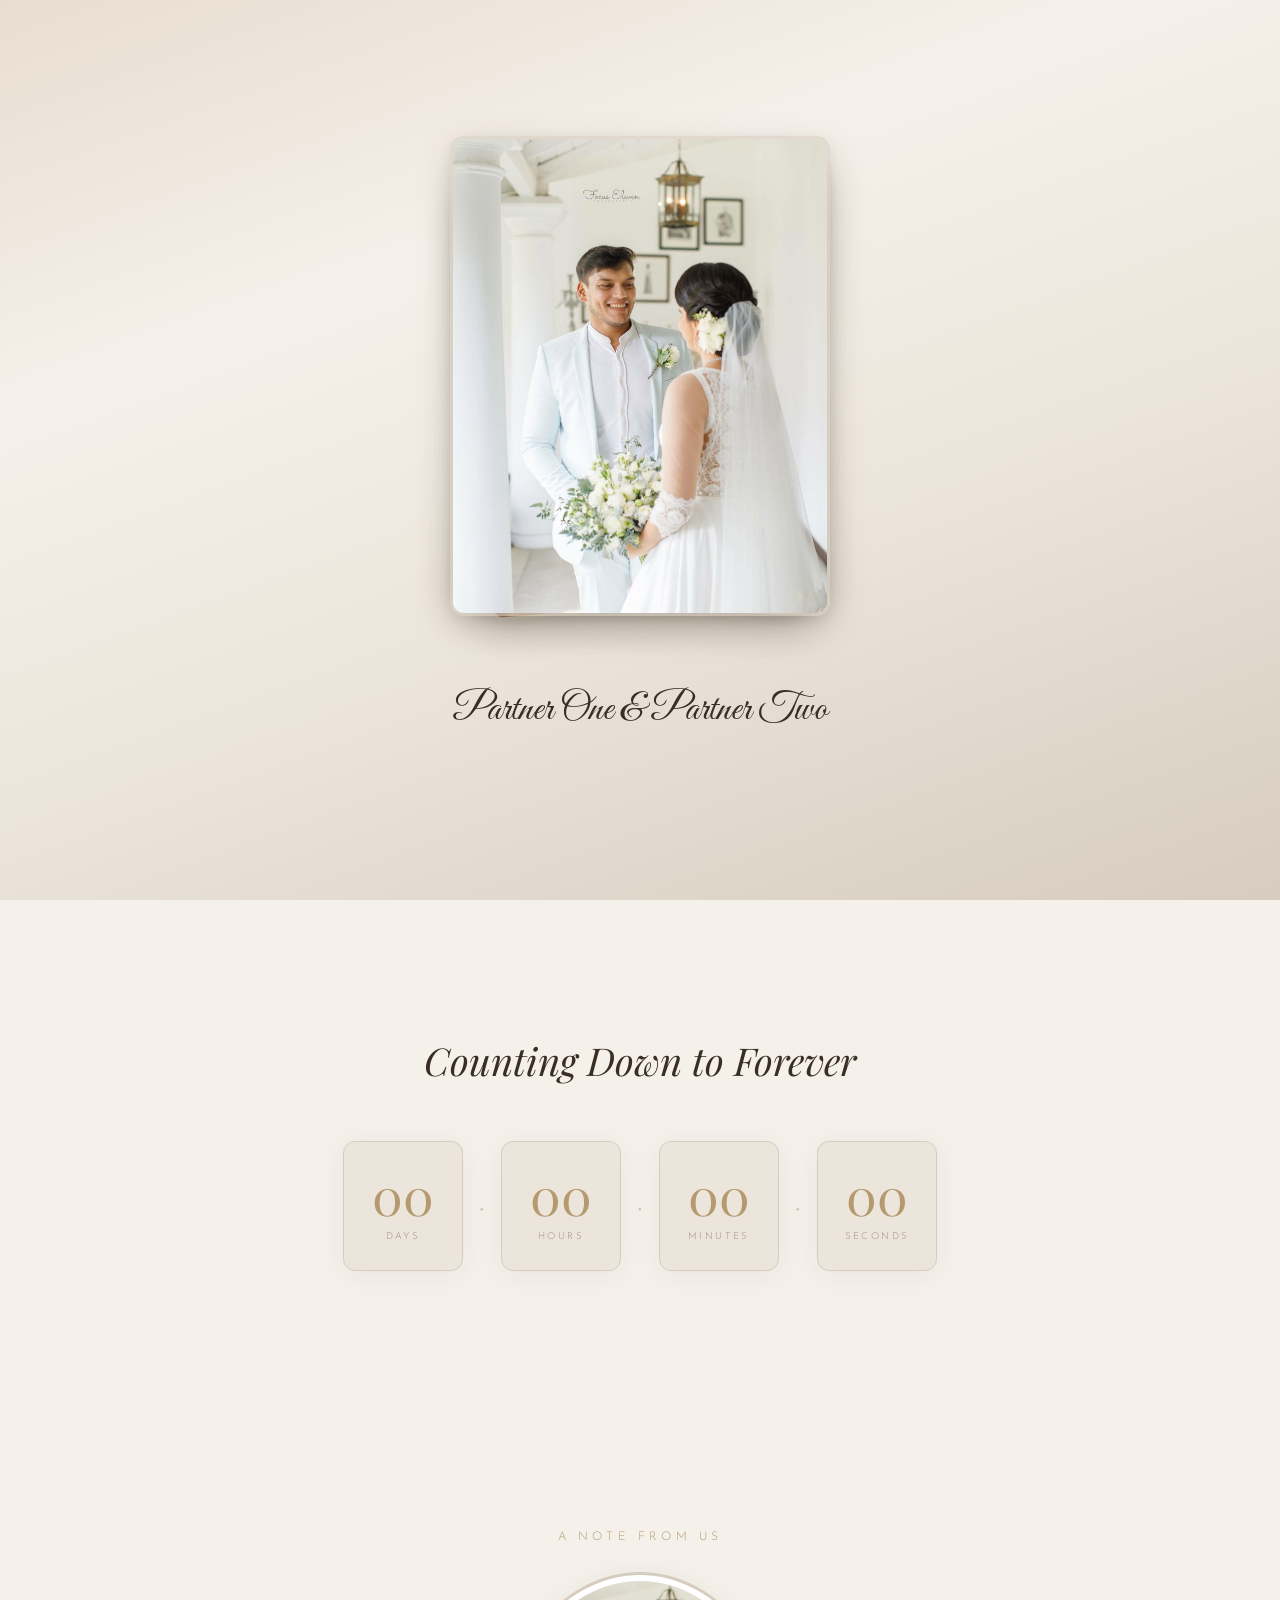
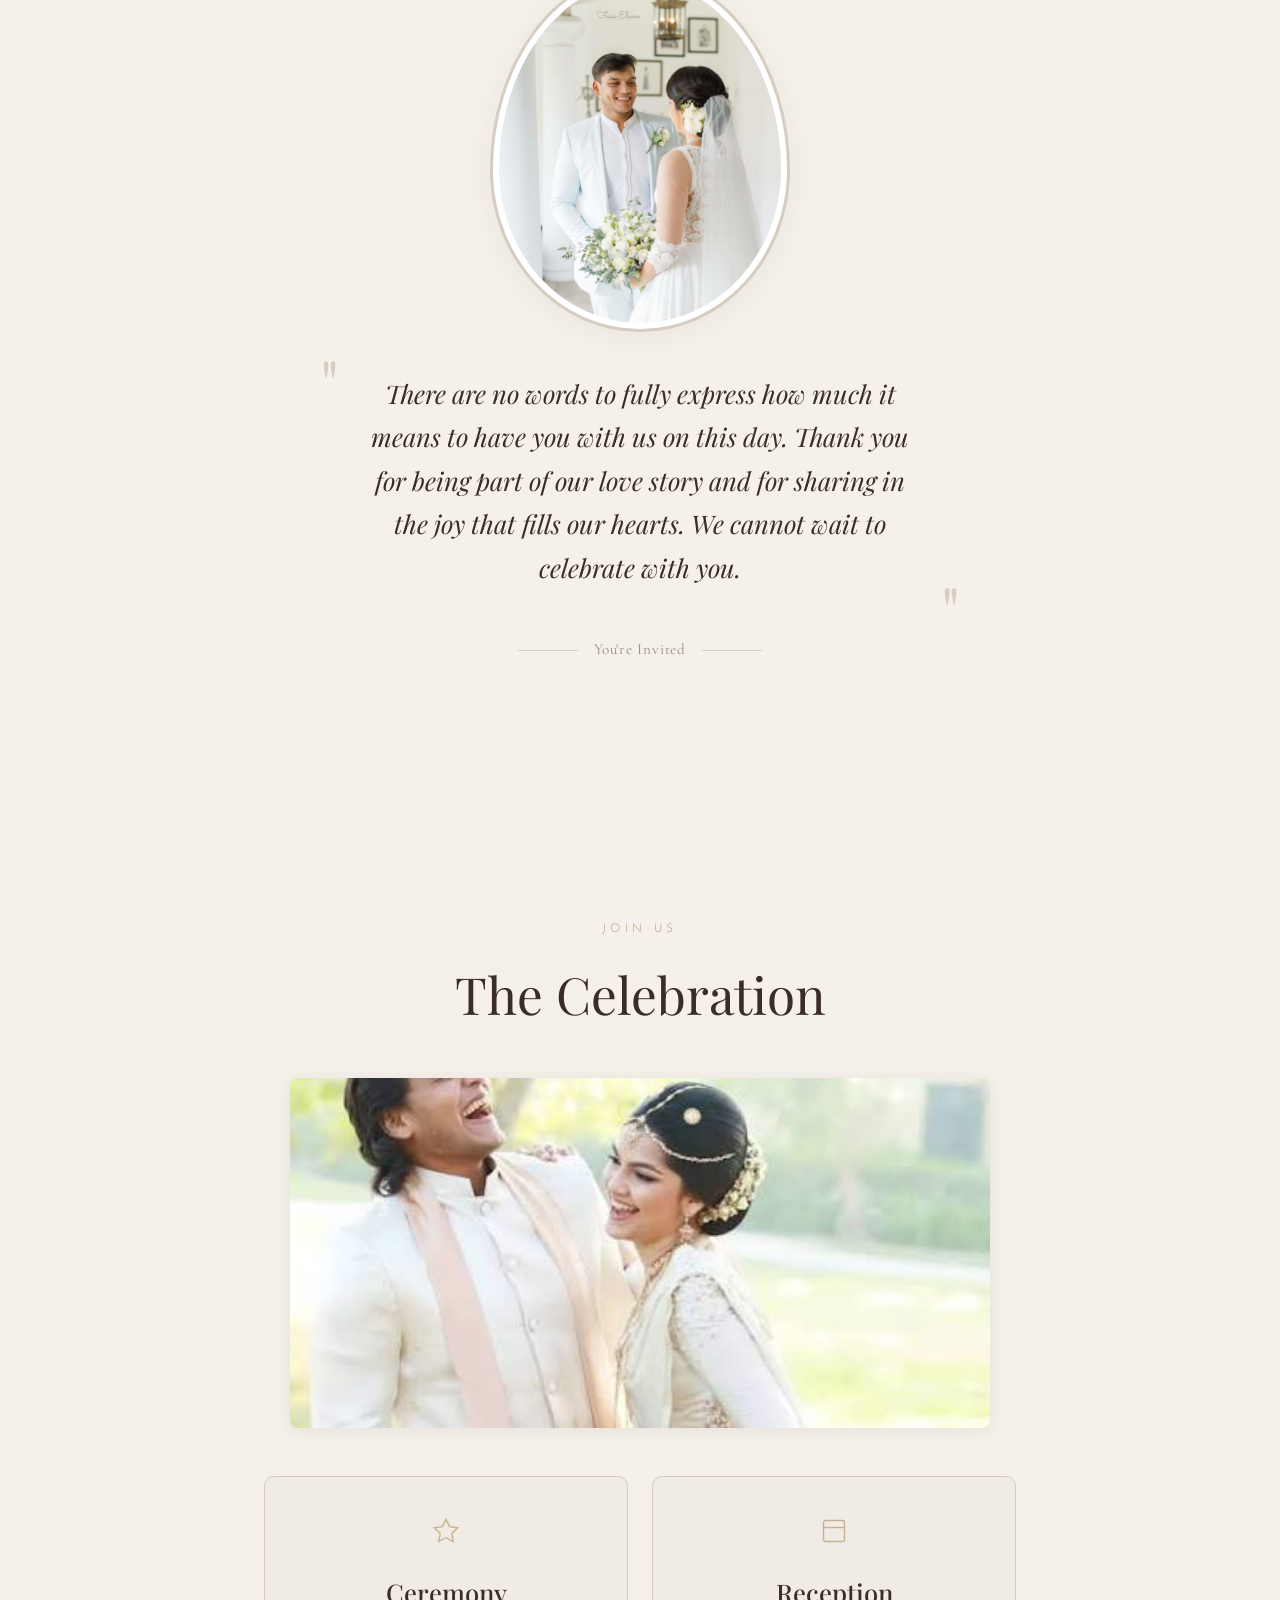
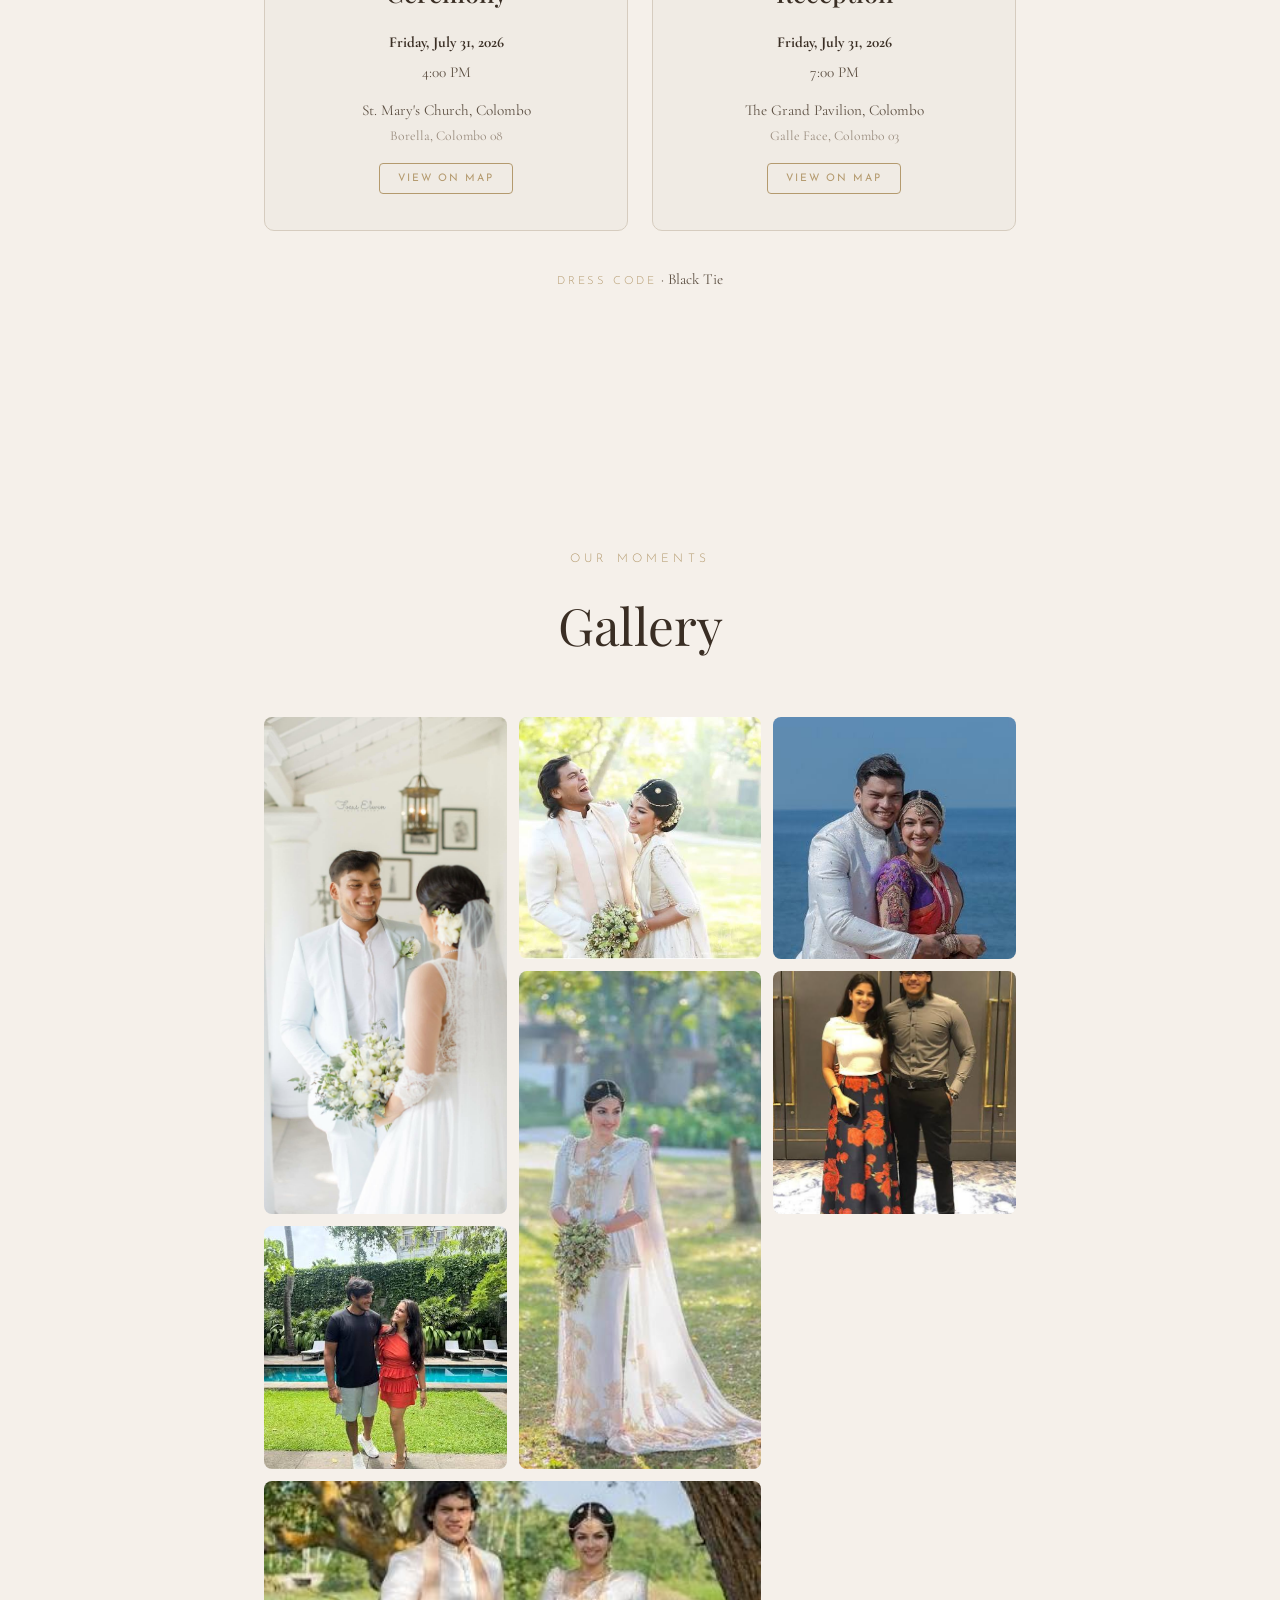
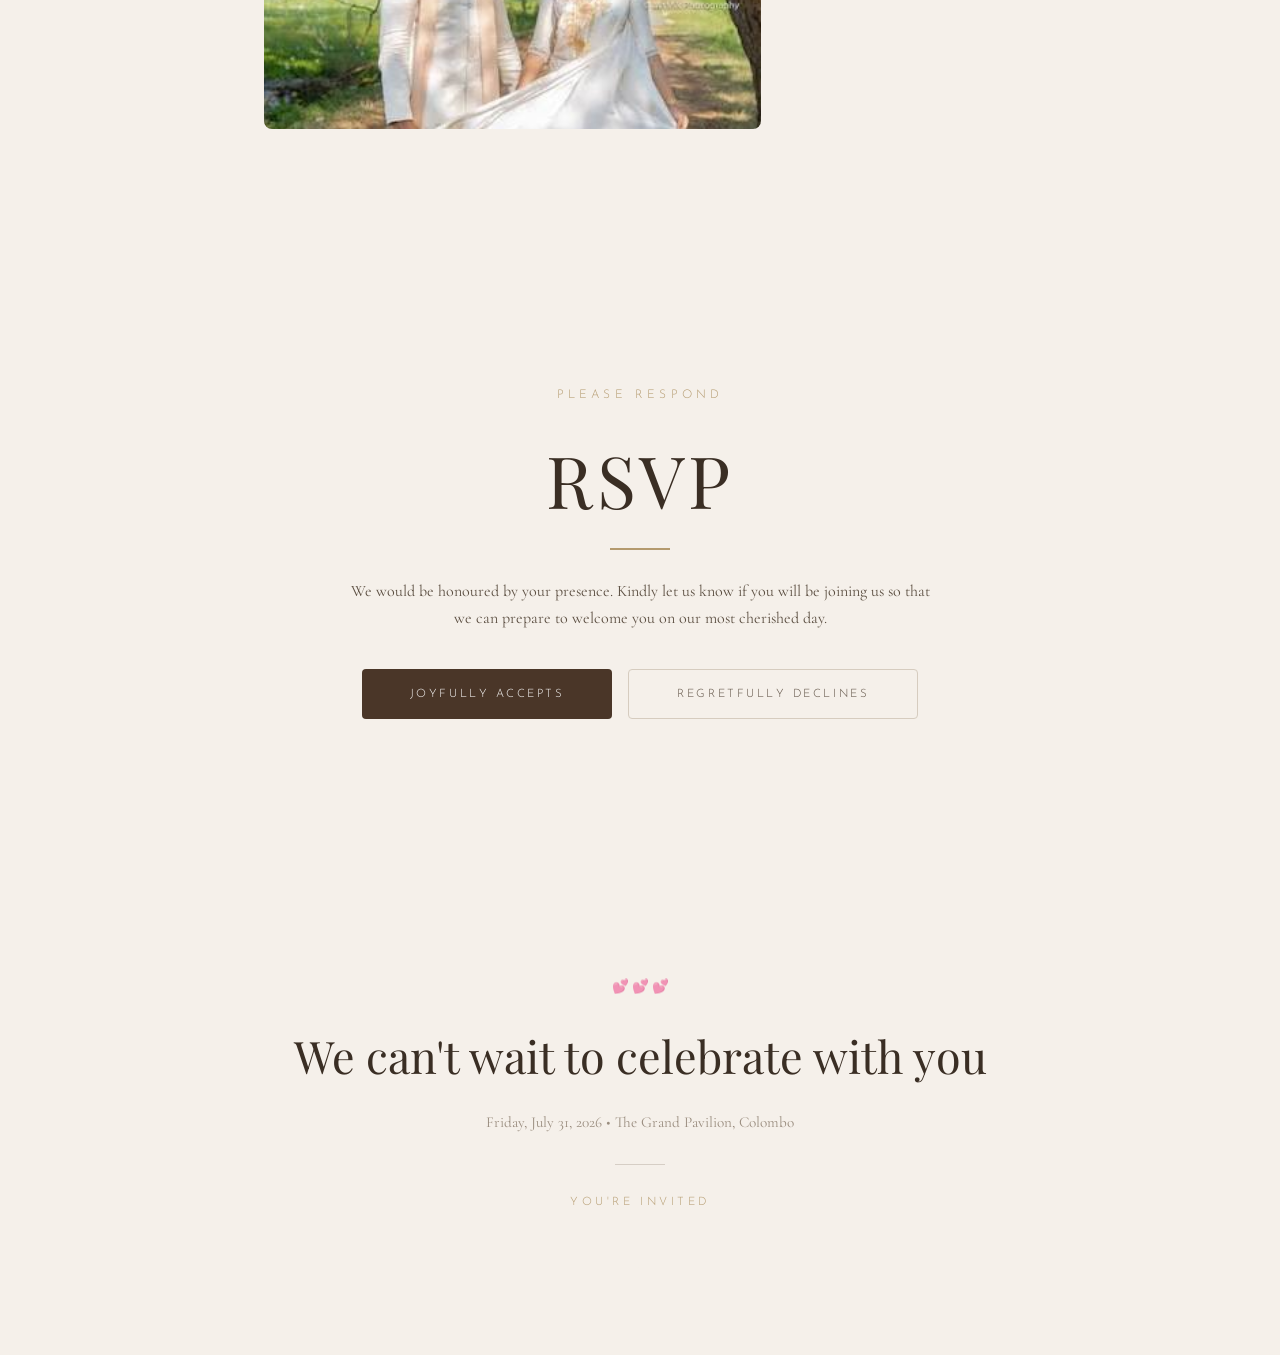
==== index.html @ 4bf05285 "Initial commit" ====
<!DOCTYPE html>
<html lang="en">
<head>
    <meta charset="UTF-8">
    <meta name="viewport" content="width=device-width, initial-scale=1.0, viewport-fit=cover">
    <title>You're Invited — Partner One & Partner Two</title>
    <meta name="description" content="Join us for the wedding celebration of Partner One & Partner Two on Friday, July 31, 2026.">
    <link rel="preconnect" href="https://fonts.googleapis.com">
    <link rel="preconnect" href="https://fonts.gstatic.com" crossorigin>
    <link href="https://fonts.googleapis.com/css2?family=Cormorant+Garamond:ital,wght@0,300;0,400;0,500;0,600;0,700;1,400;1,500&family=Great+Vibes&family=Playfair+Display:ital,wght@0,400;0,500;0,600;0,700;1,400&family=Josefin+Sans:wght@300;400&display=swap" rel="stylesheet">
    <link rel="stylesheet" href="style.css">
</head>
<body>

    <!-- ==================== INTRO SLIDESHOW OVERLAY ==================== -->
    <div class="intro-overlay" id="intro-overlay">
        <div class="intro-stack" id="intro-stack">
            <div class="intro-card intro-card-1">
                <img src="images/images-8.jpeg" alt="Our moment together">
            </div>
            <div class="intro-card intro-card-2">
                <img src="images/images-3.jpeg" alt="Our moment together">
            </div>
            <div class="intro-card intro-card-3">
                <img src="images/images-7.jpeg" alt="Our moment together">
            </div>
            <div class="intro-card intro-card-4">
                <img src="images/images-5.jpeg" alt="Our moment together">
            </div>
            <div class="intro-card intro-card-5">
                <img src="images/51451714_1356215891183811_1843002756277731328_n.jpg" alt="Our special moment">
            </div>
        </div>
        <p class="intro-text" id="intro-text">Partner One & Partner Two</p>
    </div>

    <!-- ==================== HERO SECTION ==================== -->
    <section class="hero" id="hero">
        <div class="hero-overlay"></div>
        <div class="hero-content">
            <p class="hero-subtitle">Together with their families</p>
            <div class="hero-names">
                <span class="hero-name" id="hero-name1">Partner One</span>
                <span class="hero-ampersand">&</span>
                <span class="hero-name" id="hero-name2">Partner Two</span>
            </div>
            <div class="hero-divider"></div>
            <p class="hero-date" id="hero-date">Friday, July 31, 2026</p>
            <p class="hero-venue" id="hero-venue">Colombo, Sri Lanka</p>
            <a href="#countdown" class="hero-scroll-arrow" aria-label="Scroll down">
                <svg width="24" height="24" viewBox="0 0 24 24" fill="none" stroke="currentColor" stroke-width="1.5" stroke-linecap="round" stroke-linejoin="round"><path d="M12 5v14M5 12l7 7 7-7"/></svg>
            </a>
        </div>
    </section>

    <!-- ==================== COUNTDOWN SECTION ==================== -->
    <section class="countdown-section" id="countdown">
        <div class="section-container">
            <h2 class="countdown-title">Counting Down to Forever</h2>
            <div class="countdown-boxes" id="countdown-timer">
                <div class="countdown-box">
                    <span class="countdown-number" id="cd-days">00</span>
                    <span class="countdown-label">Days</span>
                </div>
                <span class="countdown-separator">·</span>
                <div class="countdown-box">
                    <span class="countdown-number" id="cd-hours">00</span>
                    <span class="countdown-label">Hours</span>
                </div>
                <span class="countdown-separator">·</span>
                <div class="countdown-box">
                    <span class="countdown-number" id="cd-minutes">00</span>
                    <span class="countdown-label">Minutes</span>
                </div>
                <span class="countdown-separator">·</span>
                <div class="countdown-box">
                    <span class="countdown-number" id="cd-seconds">00</span>
                    <span class="countdown-label">Seconds</span>
                </div>
            </div>
        </div>
    </section>

    <!-- ==================== A NOTE FROM US ==================== -->
    <section class="note-section" id="note">
        <div class="section-container">
            <p class="section-label">A Note From Us</p>
            <div class="note-image-frame">
                <img src="images/51451714_1356215891183811_1843002756277731328_n.jpg" alt="Our special moment" class="note-image" loading="lazy" id="note-image">
            </div>
            <div class="note-quote">
                <span class="quote-mark open">"</span>
                <p class="note-text" id="note-text">
                    There are no words to fully express how much it means to have you with us on this day. Thank you for being part of our love story and for sharing in the joy that fills our hearts. We cannot wait to celebrate with you.
                </p>
                <span class="quote-mark close">"</span>
            </div>
            <div class="note-invited-line">
                <span class="invited-line-bar"></span>
                <span class="invited-line-text">You're Invited</span>
                <span class="invited-line-bar"></span>
            </div>
        </div>
    </section>

    <!-- ==================== THE CELEBRATION ==================== -->
    <section class="celebration-section" id="celebration">
        <div class="section-container">
            <p class="section-label">Join Us</p>
            <h2 class="celebration-title">The Celebration</h2>
            <div class="celebration-image-wrapper">
                <img src="images/images-3.jpeg" alt="Celebration venue" class="celebration-image" loading="lazy" id="celebration-image">
            </div>
            <div class="event-cards">
                <div class="event-card">
                    <div class="event-icon">
                        <svg width="28" height="28" viewBox="0 0 24 24" fill="none" stroke="currentColor" stroke-width="1.2"><polygon points="12 2 15.09 8.26 22 9.27 17 14.14 18.18 21.02 12 17.77 5.82 21.02 7 14.14 2 9.27 8.91 8.26 12 2"></polygon></svg>
                    </div>
                    <h3 class="event-name">Ceremony</h3>
                    <p class="event-date" id="ceremony-date"><strong>Friday, July 31, 2026</strong></p>
                    <p class="event-time" id="ceremony-time">4:00 PM</p>
                    <p class="event-venue" id="ceremony-venue">St. Mary's Church, Colombo</p>
                    <p class="event-address" id="ceremony-address">Borella, Colombo 08</p>
                    <a href="https://maps.google.com" target="_blank" rel="noopener" class="event-map-link" id="ceremony-map-link">View on Map</a>
                </div>
                <div class="event-card">
                    <div class="event-icon">
                        <svg width="28" height="28" viewBox="0 0 24 24" fill="none" stroke="currentColor" stroke-width="1.2"><rect x="3" y="3" width="18" height="18" rx="2" ry="2"></rect><line x1="3" y1="9" x2="21" y2="9"></line></svg>
                    </div>
                    <h3 class="event-name">Reception</h3>
                    <p class="event-date" id="reception-date"><strong>Friday, July 31, 2026</strong></p>
                    <p class="event-time" id="reception-time">7:00 PM</p>
                    <p class="event-venue" id="reception-venue">The Grand Pavilion, Colombo</p>
                    <p class="event-address" id="reception-address">Galle Face, Colombo 03</p>
                    <a href="https://maps.google.com" target="_blank" rel="noopener" class="event-map-link" id="reception-map-link">View on Map</a>
                </div>
            </div>
            <p class="dress-code"><span class="dress-code-label">Dress Code</span> · <span id="dress-code-value">Black Tie</span></p>
        </div>
    </section>

    <!-- ==================== PHOTO GALLERY ==================== -->
    <section class="gallery-section" id="gallery">
        <div class="section-container">
            <p class="section-label">Our Moments</p>
            <h2 class="gallery-title">Gallery</h2>
            <div class="gallery-grid" id="gallery-grid">
                <div class="gallery-item gallery-item--tall">
                    <img src="images/51451714_1356215891183811_1843002756277731328_n.jpg" alt="Our photo together" loading="lazy">
                </div>
                <div class="gallery-item">
                    <img src="images/images-3.jpeg" alt="Our photo together" loading="lazy">
                </div>
                <div class="gallery-item">
                    <img src="images/images-5.jpeg" alt="Our photo together" loading="lazy">
                </div>
                <div class="gallery-item gallery-item--tall">
                    <img src="images/images-4.jpeg" alt="Our photo together" loading="lazy">
                </div>
                <div class="gallery-item">
                    <img src="images/images-6.jpeg" alt="Our photo together" loading="lazy">
                </div>
                <div class="gallery-item">
                    <img src="images/images-7.jpeg" alt="Our photo together" loading="lazy">
                </div>
                <div class="gallery-item gallery-item--wide">
                    <img src="images/images-8.jpeg" alt="Our photo together" loading="lazy">
                </div>
            </div>
        </div>
    </section>

    <!-- ==================== RSVP SECTION ==================== -->
    <section class="rsvp-section" id="rsvp">
        <div class="section-container">
            <p class="section-label">Please Respond</p>
            <h2 class="rsvp-title">RSVP</h2>
            <div class="rsvp-underline"></div>
            <p class="rsvp-text">We would be honoured by your presence. Kindly let us know if you will be joining us so that we can prepare to welcome you on our most cherished day.</p>
            <div class="rsvp-buttons" id="rsvp-buttons">
                <button class="rsvp-btn rsvp-btn--accept" id="btn-accept">Joyfully Accepts</button>
                <button class="rsvp-btn rsvp-btn--decline" id="btn-decline">Regretfully Declines</button>
            </div>
            <!-- Simple confirmation shown after clicking -->
            <div class="rsvp-confirmation" id="rsvp-confirmation" style="display:none;">
                <div class="confirmation-icon">✓</div>
                <h3 class="confirmation-title" id="confirmation-title">Thank you!</h3>
                <p class="confirmation-text" id="confirmation-text">Your response has been recorded.</p>
            </div>
        </div>
    </section>

    <!-- ==================== FOOTER ==================== -->
    <footer class="footer" id="footer">
        <div class="section-container">
            <div class="footer-hearts">💕 💕 💕</div>
            <h2 class="footer-title">We can't wait to celebrate with you</h2>
            <p class="footer-info" id="footer-info">Friday, July 31, 2026 • The Grand Pavilion, Colombo</p>
            <div class="footer-divider"></div>
            <p class="footer-tagline">You're Invited</p>
            <!-- Secret admin entrance -->
            <div class="secret-admin-entry" id="secret-admin-entry" title="♡">♡</div>
        </div>
    </footer>

    <!-- ==================== ADMIN LOGIN MODAL ==================== -->
    <div class="admin-modal-overlay" id="admin-modal-overlay">
        <div class="admin-modal">
            <button class="admin-modal-close" id="admin-modal-close">&times;</button>
            <h3 class="admin-modal-title">Admin Access</h3>
            <p class="admin-modal-subtitle">Enter password to manage invitation</p>
            <form id="admin-login-form">
                <div class="form-group">
                    <input type="password" id="admin-password" placeholder="Password" required autocomplete="off">
                </div>
                <p class="admin-error" id="admin-error" style="display:none;">Incorrect password</p>
                <button type="submit" class="rsvp-submit-btn">Enter Admin Panel</button>
            </form>
        </div>
    </div>

    <!-- ==================== MUSIC TOGGLE ==================== -->
    <button class="music-toggle" id="music-toggle" aria-label="Toggle background music" title="Toggle Music">
        <svg id="music-icon-on" width="20" height="20" viewBox="0 0 24 24" fill="none" stroke="currentColor" stroke-width="2" stroke-linecap="round" stroke-linejoin="round" style="display:none;"><path d="M9 18V5l12-2v13"/><circle cx="6" cy="18" r="3"/><circle cx="18" cy="16" r="3"/></svg>
        <svg id="music-icon-off" width="20" height="20" viewBox="0 0 24 24" fill="none" stroke="currentColor" stroke-width="2" stroke-linecap="round" stroke-linejoin="round"><path d="M9 18V5l12-2v13"/><circle cx="6" cy="18" r="3"/><circle cx="18" cy="16" r="3"/><line x1="1" y1="1" x2="23" y2="23"/></svg>
    </button>

    <script src="script.js"></script>
</body>
</html>
---- style.css ----
/* ========================================================================
   WEDDING INVITATION — Romantic Elegance Theme
   ======================================================================== */

/* ── CSS Reset & Custom Properties ── */
*, *::before, *::after {
    margin: 0;
    padding: 0;
    box-sizing: border-box;
}

:root {
    --bg-primary: #f5f0ea;
    --bg-secondary: #ece5db;
    --bg-hero-gradient-start: #d4c4ae;
    --bg-hero-gradient-end: #e8ddd0;
    --bg-card: #f0ebe4;
    --border-card: #d6ccbf;

    --text-dark: #3a2e24;
    --text-body: #5c4f42;
    --text-muted: #9a8d7f;
    --text-label: #b19a7e;
    --text-gold: #b49a6e;

    --accent-gold: #b19782;
    --accent-dark: #4a3628;
    --accent-blush: #d4a99a;

    --white: #ffffff;
    --shadow-soft: 0 4px 30px rgba(58, 46, 36, 0.06);
    --shadow-card: 0 2px 16px rgba(58, 46, 36, 0.08);

    --font-display: 'Playfair Display', 'Georgia', serif;
    --font-script: 'Great Vibes', cursive;
    --font-body: 'Cormorant Garamond', 'Georgia', serif;
    --font-sans: 'Josefin Sans', sans-serif;

    --section-py: clamp(80px, 10vw, 140px);
    --container-max: 800px;
}

html {
    scroll-behavior: smooth;
    -webkit-font-smoothing: antialiased;
    -moz-osx-font-smoothing: grayscale;
}

body {
    font-family: var(--font-body);
    background: var(--bg-primary);
    color: var(--text-body);
    line-height: 1.7;
    overflow-x: hidden;
}

/* Body locked while intro plays */
body.intro-active {
    overflow: hidden;
}

img {
    max-width: 100%;
    height: auto;
    display: block;
}

a {
    color: inherit;
    text-decoration: none;
}

/* ── Outer frame glow ── */
body::before {
    content: '';
    position: fixed;
    inset: 0;
    pointer-events: none;
    z-index: 9998;
    box-shadow:
        inset 0 0 80px 20px rgba(140, 150, 210, 0.15),
        inset 0 0 160px 40px rgba(140, 150, 210, 0.07);
}

/* ── Shared Utilities ── */
.section-container {
    max-width: var(--container-max);
    margin: 0 auto;
    padding: 0 24px;
}

.section-label {
    font-family: var(--font-sans);
    font-weight: 300;
    font-size: 0.75rem;
    letter-spacing: 0.35em;
    text-transform: uppercase;
    color: var(--text-gold);
    text-align: center;
    margin-bottom: 12px;
}

/* ========================================================================
   INTRO SLIDESHOW OVERLAY
   ======================================================================== */
.intro-overlay {
    position: fixed;
    inset: 0;
    z-index: 20000;
    background: linear-gradient(
        160deg,
        #e8ddd0 0%,
        #f5f0ea 30%,
        #ece5db 60%,
        #d6ccbf 100%
    );
    display: flex;
    flex-direction: column;
    align-items: center;
    justify-content: center;
    transition: opacity 1.2s cubic-bezier(0.4, 0, 0.2, 1);
}

.intro-overlay.fade-out {
    opacity: 0;
    pointer-events: none;
}

.intro-stack {
    position: relative;
    width: clamp(240px, 55vw, 380px);
    height: clamp(300px, 68vw, 480px);
    perspective: 1000px;
}

.intro-card {
    position: absolute;
    inset: 0;
    border-radius: 14px;
    overflow: hidden;
    border: 3px solid rgba(214, 204, 191, 0.6);
    box-shadow:
        0 12px 40px rgba(58, 46, 36, 0.12),
        0 4px 16px rgba(58, 46, 36, 0.08);
    opacity: 0;
    transform: scale(0.8) rotate(0deg) translateY(40px);
    transition: none;
    will-change: transform, opacity;
}

.intro-card img {
    width: 100%;
    height: 100%;
    object-fit: cover;
}

/* Smooth stacking animations with gentle cubic-bezier easing */
.intro-card-1.animate {
    animation: cardStack1 4.5s cubic-bezier(0.25, 0.46, 0.45, 0.94) forwards;
}
.intro-card-2.animate {
    animation: cardStack2 4.5s cubic-bezier(0.25, 0.46, 0.45, 0.94) forwards;
}
.intro-card-3.animate {
    animation: cardStack3 4.5s cubic-bezier(0.25, 0.46, 0.45, 0.94) forwards;
}
.intro-card-4.animate {
    animation: cardStack4 4.5s cubic-bezier(0.25, 0.46, 0.45, 0.94) forwards;
}
.intro-card-5.animate {
    animation: cardStack5 4.5s cubic-bezier(0.25, 0.46, 0.45, 0.94) forwards;
}

@keyframes cardStack1 {
    0% { opacity: 0; transform: scale(0.75) rotate(-6deg) translateY(50px); }
    8% { opacity: 0; }
    18% { opacity: 1; transform: scale(0.88) rotate(-5deg) translateY(0); }
    100% { opacity: 1; transform: scale(0.88) rotate(-5deg) translateY(0); }
}

@keyframes cardStack2 {
    0%, 18% { opacity: 0; transform: scale(0.75) rotate(5deg) translateY(50px); }
    34% { opacity: 1; transform: scale(0.9) rotate(3deg) translateY(-5px); }
    100% { opacity: 1; transform: scale(0.9) rotate(3deg) translateY(-5px); }
}

@keyframes cardStack3 {
    0%, 34% { opacity: 0; transform: scale(0.75) rotate(-4deg) translateY(50px); }
    50% { opacity: 1; transform: scale(0.92) rotate(-2deg) translateY(-10px); }
    100% { opacity: 1; transform: scale(0.92) rotate(-2deg) translateY(-10px); }
}

@keyframes cardStack4 {
    0%, 50% { opacity: 0; transform: scale(0.75) rotate(4deg) translateY(50px); }
    66% { opacity: 1; transform: scale(0.95) rotate(1.5deg) translateY(-15px); }
    100% { opacity: 1; transform: scale(0.95) rotate(1.5deg) translateY(-15px); }
}

@keyframes cardStack5 {
    0%, 66% { opacity: 0; transform: scale(0.8) rotate(0deg) translateY(40px); }
    82% { opacity: 1; transform: scale(1) rotate(0deg) translateY(-20px); }
    100% { opacity: 1; transform: scale(1) rotate(0deg) translateY(-20px); }
}

.intro-text {
    font-family: var(--font-script);
    font-size: clamp(1.5rem, 4vw, 2.5rem);
    color: var(--text-dark);
    margin-top: 40px;
    opacity: 0;
    transform: translateY(20px);
    transition: opacity 1s cubic-bezier(0.4, 0, 0.2, 1) 3s, transform 1s cubic-bezier(0.4, 0, 0.2, 1) 3s;
}

.intro-text.show {
    opacity: 1;
    transform: translateY(0);
}

/* ========================================================================
   HERO SECTION
   ======================================================================== */
.hero {
    position: relative;
    min-height: 100dvh;
    display: flex;
    align-items: center;
    justify-content: center;
    text-align: center;
    background:
        linear-gradient(180deg,
            rgba(180, 160, 130, 0.55) 0%,
            rgba(212, 196, 174, 0.75) 40%,
            rgba(232, 221, 208, 0.9) 100%
        ),
        url('images/51451714_1356215891183811_1843002756277731328_n.jpg') center/cover no-repeat;
    overflow: hidden;
}

.hero-overlay {
    position: absolute;
    inset: 0;
    background: linear-gradient(
        180deg,
        rgba(58, 46, 36, 0.25) 0%,
        rgba(58, 46, 36, 0.05) 50%,
        rgba(245, 240, 234, 0.6) 100%
    );
}

.hero-content {
    position: relative;
    z-index: 2;
    padding: 40px 24px;
    animation: heroFadeIn 1.8s ease-out;
}

@keyframes heroFadeIn {
    from { opacity: 0; transform: translateY(30px); }
    to { opacity: 1; transform: translateY(0); }
}

.hero-subtitle {
    font-family: var(--font-sans);
    font-weight: 300;
    font-size: 0.72rem;
    letter-spacing: 0.35em;
    text-transform: uppercase;
    color: var(--white);
    margin-bottom: 32px;
    opacity: 0.9;
}

.hero-names {
    display: flex;
    flex-direction: column;
    align-items: center;
    gap: 4px;
}

.hero-name {
    font-family: var(--font-display);
    font-weight: 400;
    font-size: clamp(2.8rem, 7vw, 5.5rem);
    color: var(--text-dark);
    line-height: 1.15;
}

.hero-ampersand {
    font-family: var(--font-script);
    font-size: clamp(2rem, 5vw, 3.5rem);
    color: var(--text-gold);
    line-height: 1.4;
}

.hero-divider {
    width: 60px;
    height: 1px;
    background: var(--text-muted);
    margin: 28px auto;
    opacity: 0.5;
}

.hero-date {
    font-family: var(--font-body);
    font-weight: 400;
    font-size: clamp(1rem, 2vw, 1.25rem);
    color: var(--text-body);
    letter-spacing: 0.05em;
}

.hero-venue {
    font-family: var(--font-body);
    font-weight: 400;
    font-size: 0.95rem;
    color: var(--text-muted);
    margin-top: 6px;
}

.hero-scroll-arrow {
    display: inline-block;
    margin-top: 48px;
    color: var(--text-muted);
    animation: bounceArrow 2s ease-in-out infinite;
    transition: color 0.3s;
}

.hero-scroll-arrow:hover {
    color: var(--text-gold);
}

@keyframes bounceArrow {
    0%, 100% { transform: translateY(0); }
    50% { transform: translateY(10px); }
}

/* ========================================================================
   COUNTDOWN SECTION
   ======================================================================== */
.countdown-section {
    padding: var(--section-py) 0;
    background: var(--bg-primary);
    text-align: center;
}

.countdown-title {
    font-family: var(--font-display);
    font-weight: 400;
    font-style: italic;
    font-size: clamp(1.6rem, 3.5vw, 2.4rem);
    color: var(--text-dark);
    margin-bottom: 48px;
}

.countdown-boxes {
    display: flex;
    align-items: center;
    justify-content: center;
    gap: 12px;
    flex-wrap: wrap;
}

.countdown-box {
    display: flex;
    flex-direction: column;
    align-items: center;
    justify-content: center;
    width: clamp(80px, 14vw, 120px);
    height: clamp(90px, 14vw, 130px);
    background: var(--bg-secondary);
    border: 1px solid var(--border-card);
    border-radius: 12px;
    box-shadow: var(--shadow-soft);
    transition: transform 0.3s, box-shadow 0.3s;
}

.countdown-box:hover {
    transform: translateY(-4px);
    box-shadow: var(--shadow-card);
}

.countdown-number {
    font-family: var(--font-display);
    font-weight: 400;
    font-size: clamp(2rem, 5vw, 3.2rem);
    color: var(--text-gold);
    line-height: 1.1;
    transition: transform 0.15s, opacity 0.15s;
}

.countdown-label {
    font-family: var(--font-sans);
    font-weight: 300;
    font-size: 0.6rem;
    letter-spacing: 0.25em;
    text-transform: uppercase;
    color: var(--text-muted);
    margin-top: 6px;
}

.countdown-separator {
    font-size: 1.8rem;
    color: var(--text-muted);
    opacity: 0.5;
    padding: 0 4px;
}

/* ========================================================================
   A NOTE FROM US
   ======================================================================== */
.note-section {
    padding: var(--section-py) 0;
    background: var(--bg-primary);
    text-align: center;
}

.note-image-frame {
    width: clamp(200px, 35vw, 300px);
    height: clamp(240px, 42vw, 360px);
    margin: 24px auto 40px;
    border-radius: 50% 50% 50% 50% / 55% 55% 45% 45%;
    border: 3px solid var(--border-card);
    padding: 6px;
    background: var(--white);
    box-shadow: var(--shadow-soft);
    overflow: hidden;
}

.note-image {
    width: 100%;
    height: 100%;
    object-fit: cover;
    border-radius: 50% 50% 50% 50% / 55% 55% 45% 45%;
}

.note-quote {
    position: relative;
    max-width: 640px;
    margin: 0 auto;
    padding: 0 40px;
}

.quote-mark {
    font-family: var(--font-display);
    font-size: 4rem;
    color: var(--border-card);
    line-height: 0;
    position: absolute;
}

.quote-mark.open { top: 10px; left: 0; }
.quote-mark.close { bottom: -20px; right: 0; }

.note-text {
    font-family: var(--font-display);
    font-weight: 400;
    font-size: clamp(1.15rem, 2.5vw, 1.6rem);
    color: var(--text-dark);
    line-height: 1.7;
    font-style: italic;
}

.note-invited-line {
    display: flex;
    align-items: center;
    justify-content: center;
    gap: 16px;
    margin-top: 48px;
}

.invited-line-bar {
    width: 60px;
    height: 1px;
    background: var(--text-muted);
    opacity: 0.35;
}

.invited-line-text {
    font-family: var(--font-body);
    font-size: 0.95rem;
    color: var(--text-muted);
    letter-spacing: 0.05em;
}

/* ========================================================================
   THE CELEBRATION
   ======================================================================== */
.celebration-section {
    padding: var(--section-py) 0;
    background: var(--bg-primary);
    text-align: center;
}

.celebration-title {
    font-family: var(--font-display);
    font-weight: 400;
    font-size: clamp(2rem, 4.5vw, 3.2rem);
    color: var(--text-dark);
    margin-bottom: 40px;
}

.celebration-image-wrapper {
    max-width: 700px;
    margin: 0 auto 48px;
    border-radius: 8px;
    overflow: hidden;
    box-shadow: var(--shadow-card);
}

.celebration-image {
    width: 100%;
    height: auto;
    object-fit: cover;
    max-height: 350px;
}

.event-cards {
    display: grid;
    grid-template-columns: repeat(auto-fit, minmax(280px, 1fr));
    gap: 24px;
    max-width: 800px;
    margin: 0 auto;
}

.event-card {
    background: var(--bg-card);
    border: 1px solid var(--border-card);
    border-radius: 10px;
    padding: 40px 32px 36px;
    text-align: center;
    transition: transform 0.3s, box-shadow 0.3s;
}

.event-card:hover {
    transform: translateY(-4px);
    box-shadow: var(--shadow-card);
}

.event-icon {
    color: var(--text-gold);
    margin-bottom: 16px;
    opacity: 0.7;
}

.event-name {
    font-family: var(--font-display);
    font-weight: 500;
    font-size: 1.6rem;
    color: var(--text-dark);
    margin-bottom: 16px;
}

.event-date {
    font-family: var(--font-body);
    font-size: 0.95rem;
    color: var(--text-dark);
    margin-bottom: 4px;
}

.event-time {
    font-family: var(--font-body);
    font-size: 0.95rem;
    color: var(--text-body);
    margin-bottom: 12px;
}

.event-venue {
    font-family: var(--font-body);
    font-size: 0.95rem;
    color: var(--text-body);
}

.event-address {
    font-family: var(--font-body);
    font-size: 0.85rem;
    color: var(--text-muted);
    margin-bottom: 16px;
}

.event-map-link {
    display: inline-block;
    font-family: var(--font-sans);
    font-size: 0.65rem;
    letter-spacing: 0.2em;
    text-transform: uppercase;
    color: var(--text-gold);
    border: 1px solid var(--text-gold);
    border-radius: 4px;
    padding: 6px 18px;
    transition: background 0.3s, color 0.3s;
}

.event-map-link:hover {
    background: var(--text-gold);
    color: var(--white);
}

.dress-code {
    margin-top: 36px;
    font-family: var(--font-body);
    font-size: 0.95rem;
    color: var(--text-body);
}

.dress-code-label {
    font-family: var(--font-sans);
    font-weight: 300;
    font-size: 0.7rem;
    letter-spacing: 0.25em;
    text-transform: uppercase;
    color: var(--text-gold);
}

/* ========================================================================
   GALLERY
   ======================================================================== */
.gallery-section {
    padding: var(--section-py) 0;
    background: var(--bg-primary);
    text-align: center;
}

.gallery-title {
    font-family: var(--font-display);
    font-weight: 400;
    font-size: clamp(2rem, 4.5vw, 3.2rem);
    color: var(--text-dark);
    margin-bottom: 48px;
}

.gallery-grid {
    display: grid;
    grid-template-columns: repeat(3, 1fr);
    gap: 12px;
    max-width: 800px;
    margin: 0 auto;
}

.gallery-item {
    border-radius: 8px;
    overflow: hidden;
    position: relative;
    cursor: pointer;
    aspect-ratio: 1;
}

.gallery-item--tall {
    grid-row: span 2;
    aspect-ratio: auto;
}

.gallery-item--wide {
    grid-column: span 2;
    aspect-ratio: 2 / 1;
}

.gallery-item img {
    width: 100%;
    height: 100%;
    object-fit: cover;
    transition: transform 0.6s ease, filter 0.4s;
}

.gallery-item:hover img {
    transform: scale(1.06);
    filter: brightness(1.05);
}

.gallery-item::after {
    content: '';
    position: absolute;
    inset: 0;
    background: linear-gradient(180deg, transparent 60%, rgba(58, 46, 36, 0.15) 100%);
    opacity: 0;
    transition: opacity 0.4s;
}

.gallery-item:hover::after {
    opacity: 1;
}

/* ========================================================================
   RSVP
   ======================================================================== */
.rsvp-section {
    padding: var(--section-py) 0;
    background: var(--bg-primary);
    text-align: center;
}

.rsvp-title {
    font-family: var(--font-display);
    font-weight: 400;
    font-size: clamp(2.8rem, 6vw, 4.5rem);
    color: var(--text-dark);
    letter-spacing: 0.05em;
    margin-bottom: 8px;
}

.rsvp-underline {
    width: 60px;
    height: 2px;
    background: var(--text-gold);
    margin: 0 auto 28px;
}

.rsvp-text {
    font-family: var(--font-body);
    font-size: 1rem;
    color: var(--text-body);
    max-width: 600px;
    margin: 0 auto 36px;
    line-height: 1.7;
}

.rsvp-buttons {
    display: flex;
    justify-content: center;
    gap: 16px;
    flex-wrap: wrap;
}

.rsvp-btn {
    font-family: var(--font-sans);
    font-weight: 300;
    font-size: 0.72rem;
    letter-spacing: 0.22em;
    text-transform: uppercase;
    padding: 18px 48px;
    border: none;
    border-radius: 4px;
    cursor: pointer;
    transition: transform 0.3s, box-shadow 0.3s, background 0.3s;
    min-width: 220px;
}

.rsvp-btn:hover {
    transform: translateY(-2px);
    box-shadow: 0 6px 20px rgba(58, 46, 36, 0.12);
}

.rsvp-btn:active {
    transform: translateY(0);
}

.rsvp-btn--accept {
    background: var(--accent-dark);
    color: var(--white);
}

.rsvp-btn--accept:hover {
    background: #5a4638;
}

.rsvp-btn--decline {
    background: transparent;
    color: var(--text-body);
    border: 1px solid var(--border-card);
}

.rsvp-btn--decline:hover {
    background: var(--bg-secondary);
}

/* RSVP Confirmation */
.rsvp-confirmation {
    margin-top: 20px;
    animation: fadeInUp 0.5s ease-out;
}

@keyframes fadeInUp {
    from { opacity: 0; transform: translateY(20px); }
    to { opacity: 1; transform: translateY(0); }
}

.confirmation-icon {
    width: 60px;
    height: 60px;
    background: var(--accent-dark);
    color: var(--white);
    border-radius: 50%;
    display: flex;
    align-items: center;
    justify-content: center;
    font-size: 1.5rem;
    margin: 0 auto 20px;
}

.confirmation-title {
    font-family: var(--font-display);
    font-weight: 400;
    font-size: 1.6rem;
    color: var(--text-dark);
    margin-bottom: 8px;
}

.confirmation-text {
    font-family: var(--font-body);
    font-size: 1rem;
    color: var(--text-muted);
}

/* ========================================================================
   FOOTER
   ======================================================================== */
.footer {
    padding: var(--section-py) 0 80px;
    background: var(--bg-primary);
    text-align: center;
}

.footer-hearts {
    font-size: 0.85rem;
    margin-bottom: 20px;
    opacity: 0.6;
}

.footer-title {
    font-family: var(--font-display);
    font-weight: 400;
    font-size: clamp(1.8rem, 4vw, 2.8rem);
    color: var(--text-dark);
    margin-bottom: 16px;
}

.footer-info {
    font-family: var(--font-body);
    font-size: 0.95rem;
    color: var(--text-muted);
}

.footer-divider {
    width: 50px;
    height: 1px;
    background: var(--text-muted);
    margin: 28px auto;
    opacity: 0.35;
}

.footer-tagline {
    font-family: var(--font-sans);
    font-weight: 300;
    font-size: 0.72rem;
    letter-spacing: 0.3em;
    text-transform: uppercase;
    color: var(--text-gold);
}

/* ── Secret admin entry ── */
.secret-admin-entry {
    margin-top: 48px;
    font-size: 0.55rem;
    color: var(--bg-primary);
    cursor: default;
    user-select: none;
    transition: color 0.5s;
    letter-spacing: 4px;
}

.secret-admin-entry:hover {
    color: var(--text-muted);
    cursor: pointer;
}

/* ========================================================================
   ADMIN LOGIN MODAL
   ======================================================================== */
.admin-modal-overlay {
    position: fixed;
    inset: 0;
    z-index: 15000;
    background: rgba(10, 8, 6, 0.7);
    backdrop-filter: blur(6px);
    -webkit-backdrop-filter: blur(6px);
    display: flex;
    align-items: center;
    justify-content: center;
    padding: 24px;
    opacity: 0;
    pointer-events: none;
    transition: opacity 0.4s;
}

.admin-modal-overlay.active {
    opacity: 1;
    pointer-events: auto;
}

.admin-modal {
    background: var(--bg-primary);
    border-radius: 16px;
    padding: 48px 40px;
    max-width: 400px;
    width: 100%;
    text-align: center;
    box-shadow: 0 20px 60px rgba(0, 0, 0, 0.3);
    position: relative;
    transform: translateY(20px);
    transition: transform 0.4s;
}

.admin-modal-overlay.active .admin-modal {
    transform: translateY(0);
}

.admin-modal-close {
    position: absolute;
    top: 16px;
    right: 20px;
    font-size: 1.5rem;
    color: var(--text-muted);
    background: none;
    border: none;
    cursor: pointer;
    transition: color 0.3s;
}

.admin-modal-close:hover {
    color: var(--text-dark);
}

.admin-modal-title {
    font-family: var(--font-display);
    font-weight: 400;
    font-size: 1.5rem;
    color: var(--text-dark);
    margin-bottom: 8px;
}

.admin-modal-subtitle {
    font-family: var(--font-body);
    font-size: 0.9rem;
    color: var(--text-muted);
    margin-bottom: 28px;
}

.admin-error {
    font-family: var(--font-body);
    font-size: 0.85rem;
    color: #c45252;
    margin-bottom: 12px;
}

/* ── Shared form styles ── */
.form-group {
    margin-bottom: 20px;
    text-align: left;
}

.form-group label {
    display: block;
    font-family: var(--font-sans);
    font-weight: 300;
    font-size: 0.7rem;
    letter-spacing: 0.15em;
    text-transform: uppercase;
    color: var(--text-muted);
    margin-bottom: 8px;
}

.form-group input,
.form-group select,
.form-group textarea {
    width: 100%;
    font-family: var(--font-body);
    font-size: 1rem;
    color: var(--text-dark);
    background: var(--bg-secondary);
    border: 1px solid var(--border-card);
    border-radius: 6px;
    padding: 12px 16px;
    outline: none;
    transition: border-color 0.3s, box-shadow 0.3s;
}

.form-group input:focus,
.form-group select:focus,
.form-group textarea:focus {
    border-color: var(--text-gold);
    box-shadow: 0 0 0 3px rgba(177, 151, 130, 0.15);
}

.form-group textarea {
    resize: vertical;
    min-height: 80px;
}

.rsvp-submit-btn {
    width: 100%;
    font-family: var(--font-sans);
    font-weight: 300;
    font-size: 0.72rem;
    letter-spacing: 0.2em;
    text-transform: uppercase;
    padding: 16px;
    background: var(--accent-dark);
    color: var(--white);
    border: none;
    border-radius: 6px;
    cursor: pointer;
    transition: background 0.3s, transform 0.3s;
    margin-top: 8px;
}

.rsvp-submit-btn:hover {
    background: #5a4638;
    transform: translateY(-2px);
}

/* ========================================================================
   MUSIC TOGGLE
   ======================================================================== */
.music-toggle {
    position: fixed;
    bottom: 24px;
    right: 24px;
    z-index: 10000;
    width: 44px;
    height: 44px;
    border-radius: 50%;
    background: rgba(245, 240, 234, 0.85);
    backdrop-filter: blur(8px);
    -webkit-backdrop-filter: blur(8px);
    border: 1px solid var(--border-card);
    color: var(--text-body);
    display: flex;
    align-items: center;
    justify-content: center;
    cursor: pointer;
    transition: transform 0.3s, background 0.3s;
    box-shadow: var(--shadow-soft);
}

.music-toggle:hover {
    transform: scale(1.1);
    background: var(--white);
}

/* pulse animation when music is playing */
.music-toggle.playing {
    animation: musicPulse 2s ease-in-out infinite;
}

@keyframes musicPulse {
    0%, 100% { box-shadow: 0 0 0 0 rgba(177, 151, 130, 0.3); }
    50% { box-shadow: 0 0 0 10px rgba(177, 151, 130, 0); }
}

/* ========================================================================
   SCROLL ANIMATIONS
   ======================================================================== */
.animate-on-scroll {
    opacity: 0;
    transform: translateY(40px);
    transition: opacity 0.8s ease-out, transform 0.8s ease-out;
}

.animate-on-scroll.is-visible {
    opacity: 1;
    transform: translateY(0);
}

.animate-on-scroll.delay-1 { transition-delay: 0.1s; }
.animate-on-scroll.delay-2 { transition-delay: 0.2s; }
.animate-on-scroll.delay-3 { transition-delay: 0.3s; }
.animate-on-scroll.delay-4 { transition-delay: 0.4s; }

/* ========================================================================
   LIGHTBOX
   ======================================================================== */
.lightbox-overlay {
    position: fixed;
    inset: 0;
    z-index: 12000;
    background: rgba(10, 8, 6, 0.92);
    display: flex;
    align-items: center;
    justify-content: center;
    padding: 40px;
    opacity: 0;
    pointer-events: none;
    transition: opacity 0.4s;
    cursor: pointer;
}

.lightbox-overlay.active {
    opacity: 1;
    pointer-events: auto;
}

.lightbox-overlay img {
    max-width: 90vw;
    max-height: 85vh;
    border-radius: 8px;
    box-shadow: 0 20px 60px rgba(0, 0, 0, 0.5);
    transform: scale(0.9);
    transition: transform 0.4s;
}

.lightbox-overlay.active img {
    transform: scale(1);
}

.lightbox-close {
    position: absolute;
    top: 24px;
    right: 32px;
    font-size: 2rem;
    color: var(--white);
    cursor: pointer;
    opacity: 0.7;
    transition: opacity 0.3s;
    background: none;
    border: none;
}

.lightbox-close:hover {
    opacity: 1;
}

/* ========================================================================
   RESPONSIVE
   ======================================================================== */
@media (max-width: 768px) {
    .countdown-boxes { gap: 8px; }
    .countdown-separator { display: none; }
    .event-cards { grid-template-columns: 1fr; }

    .gallery-grid { grid-template-columns: repeat(2, 1fr); }
    .gallery-item--tall { grid-row: span 1; aspect-ratio: 1; }
    .gallery-item--wide { grid-column: span 1; aspect-ratio: 1; }

    .rsvp-buttons { flex-direction: column; align-items: center; }
    .rsvp-btn { width: 100%; max-width: 300px; }

    .hero-name { font-size: clamp(2.2rem, 10vw, 3.5rem); }

    .intro-stack {
        width: clamp(200px, 65vw, 300px);
        height: clamp(260px, 82vw, 400px);
    }
}

@media (max-width: 480px) {
    .note-quote { padding: 0 20px; }
    .quote-mark { font-size: 2.5rem; }
    .quote-mark.open { left: -4px; }
    .quote-mark.close { right: -4px; }
    .gallery-grid { grid-template-columns: repeat(2, 1fr); gap: 8px; }
}

@media (prefers-reduced-motion: reduce) {
    *, *::before, *::after {
        animation-duration: 0.01ms !important;
        transition-duration: 0.01ms !important;
    }
    html { scroll-behavior: auto; }
}
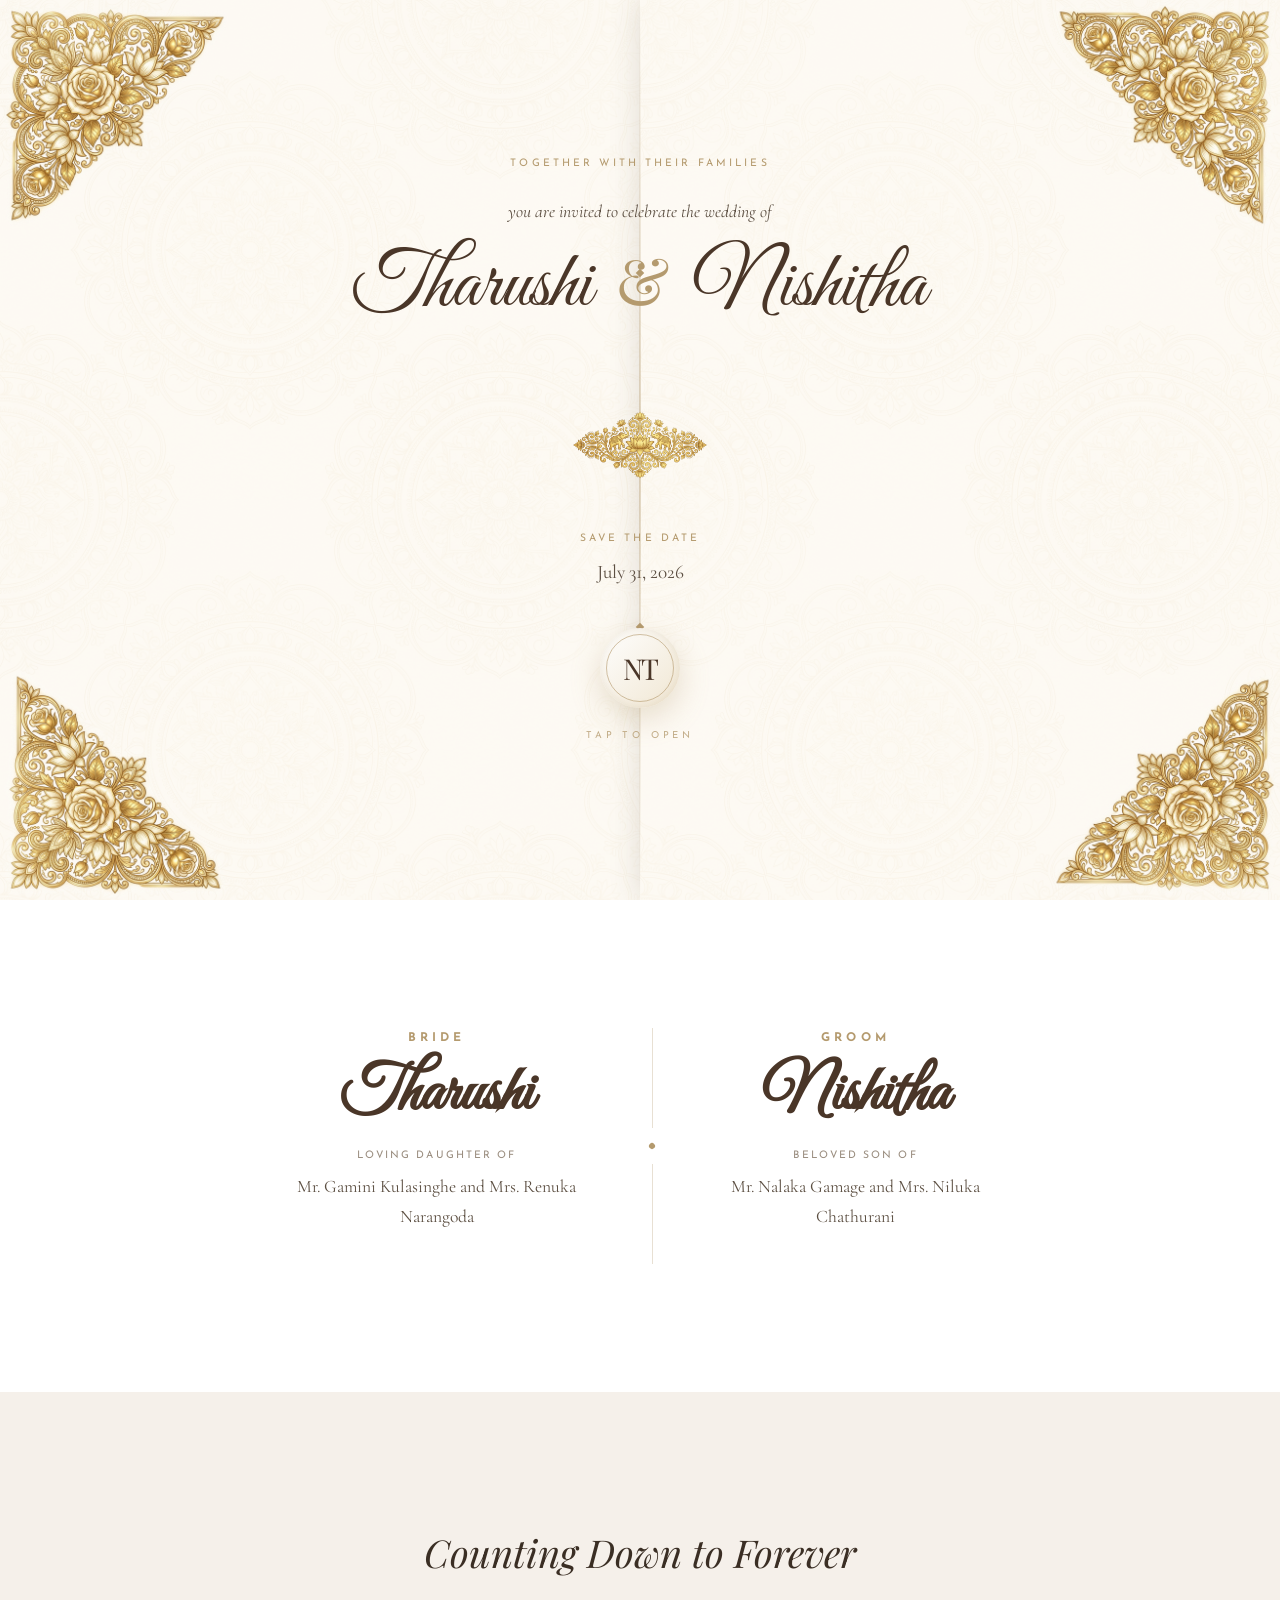
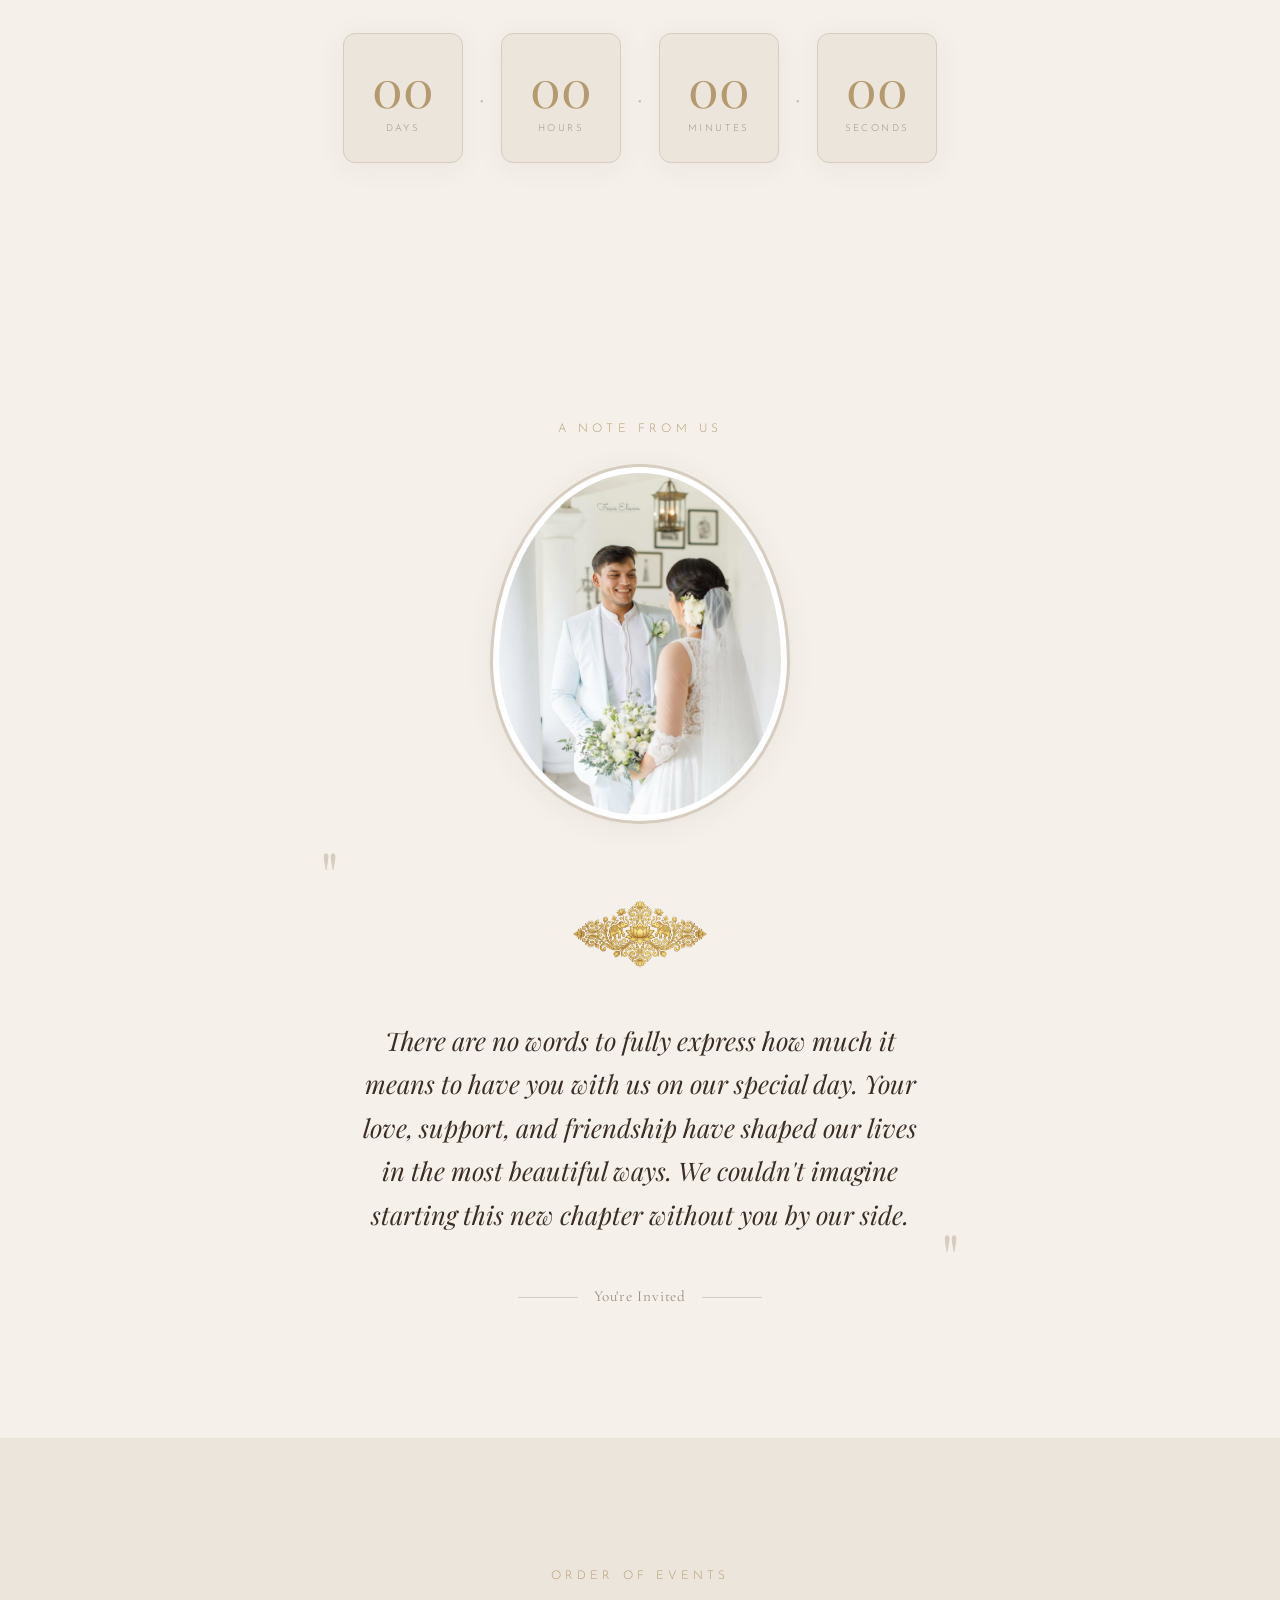
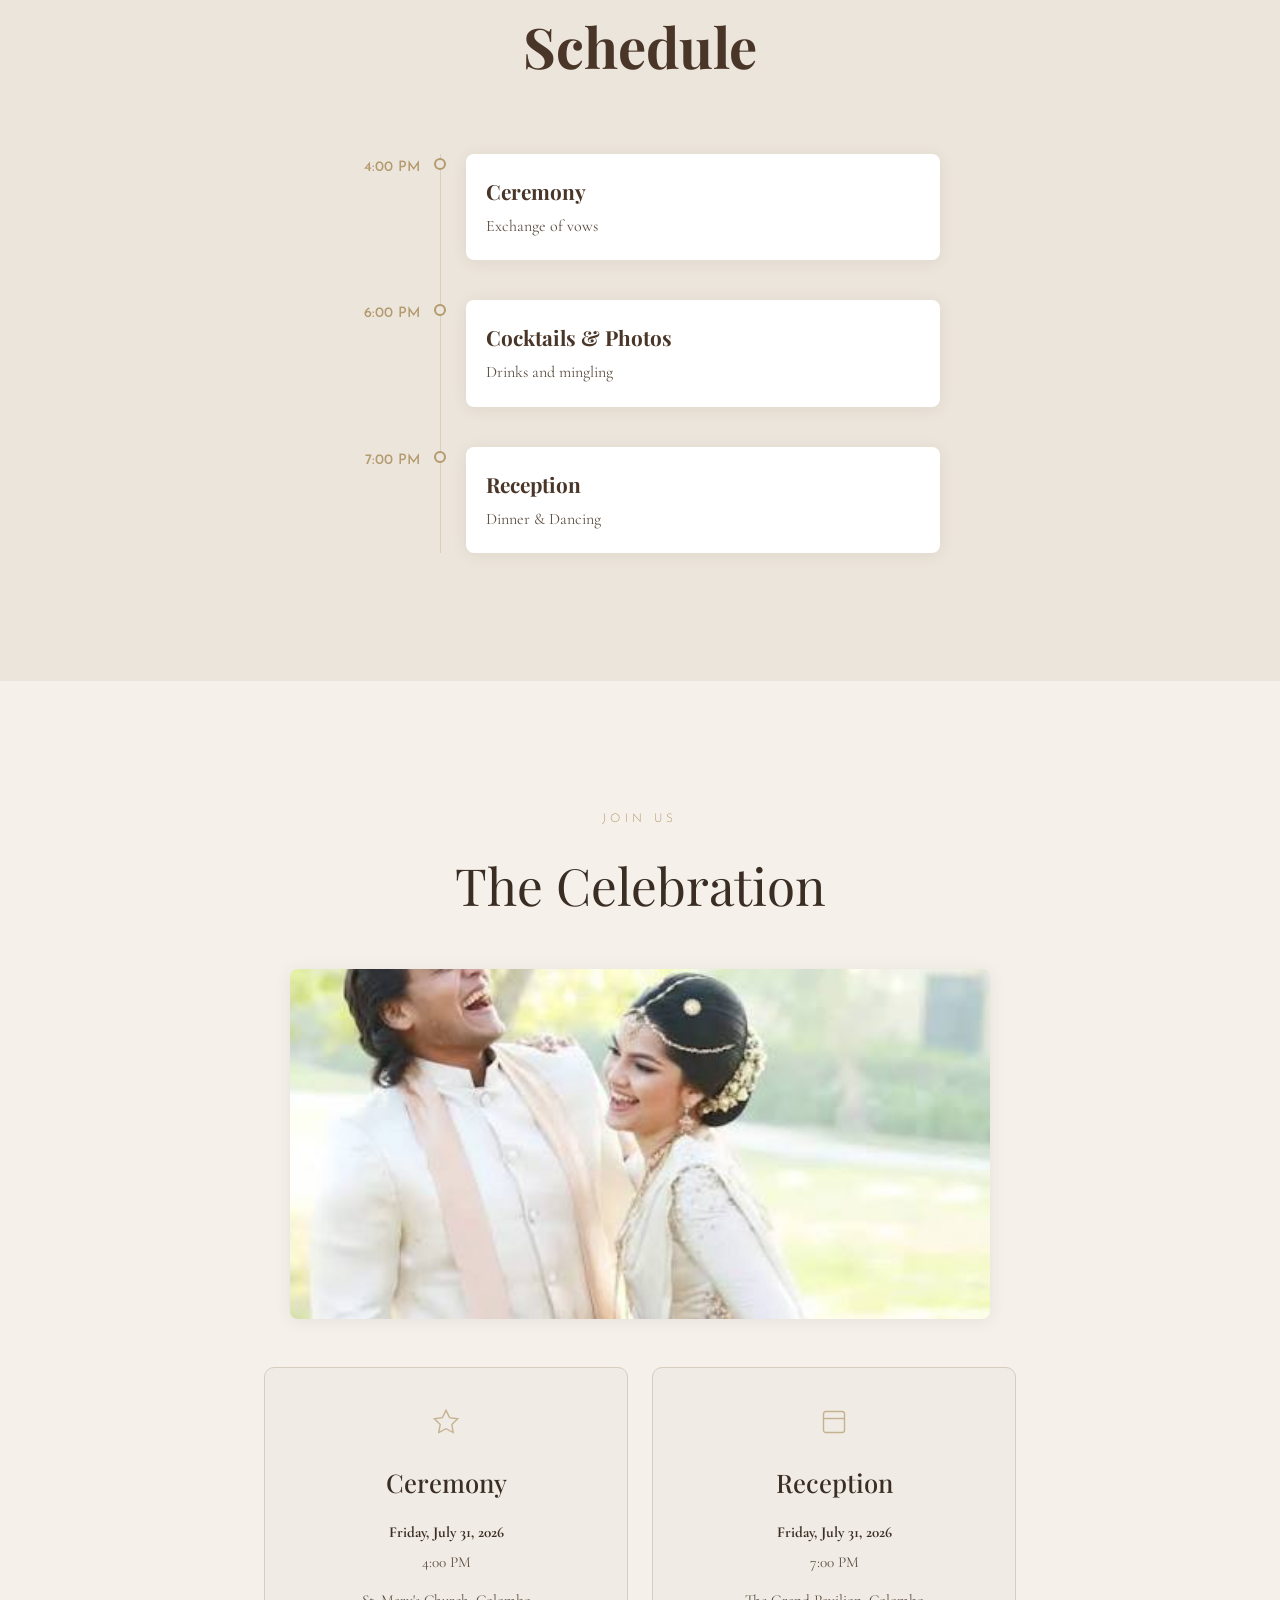
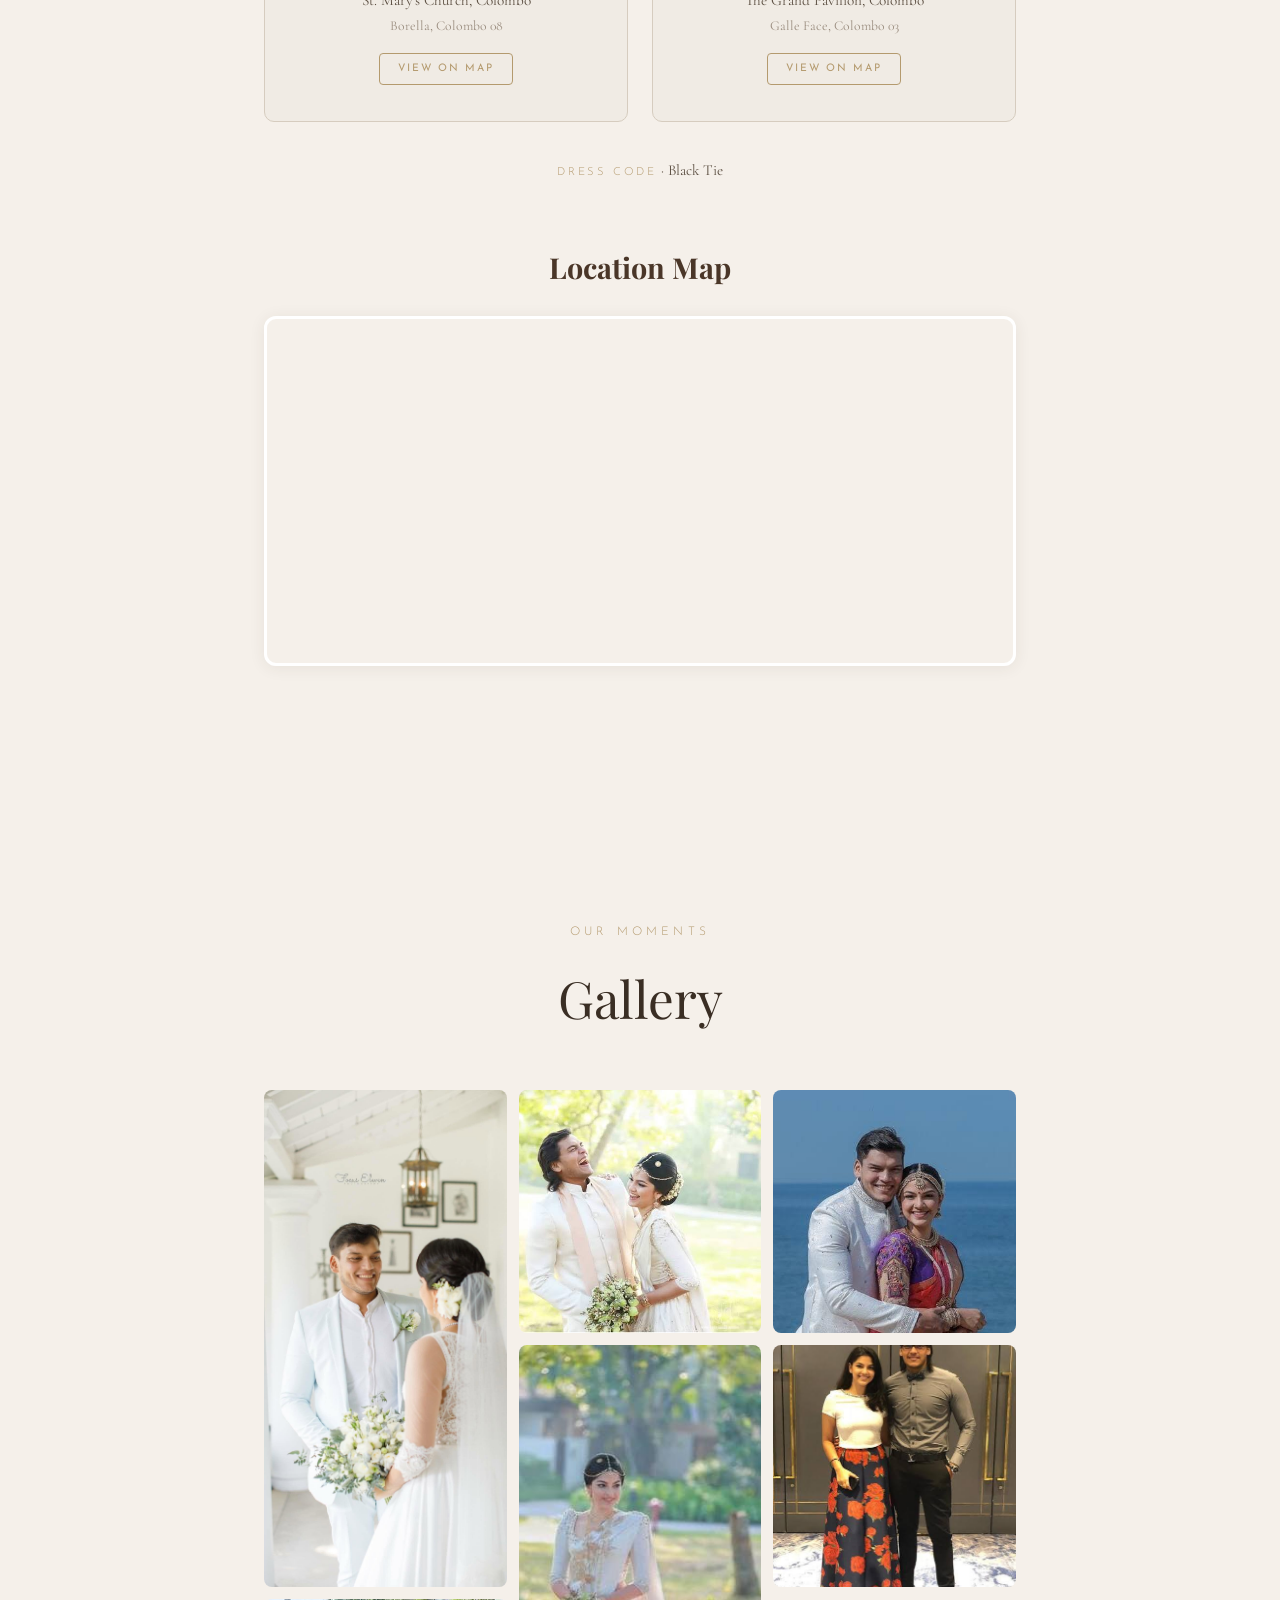
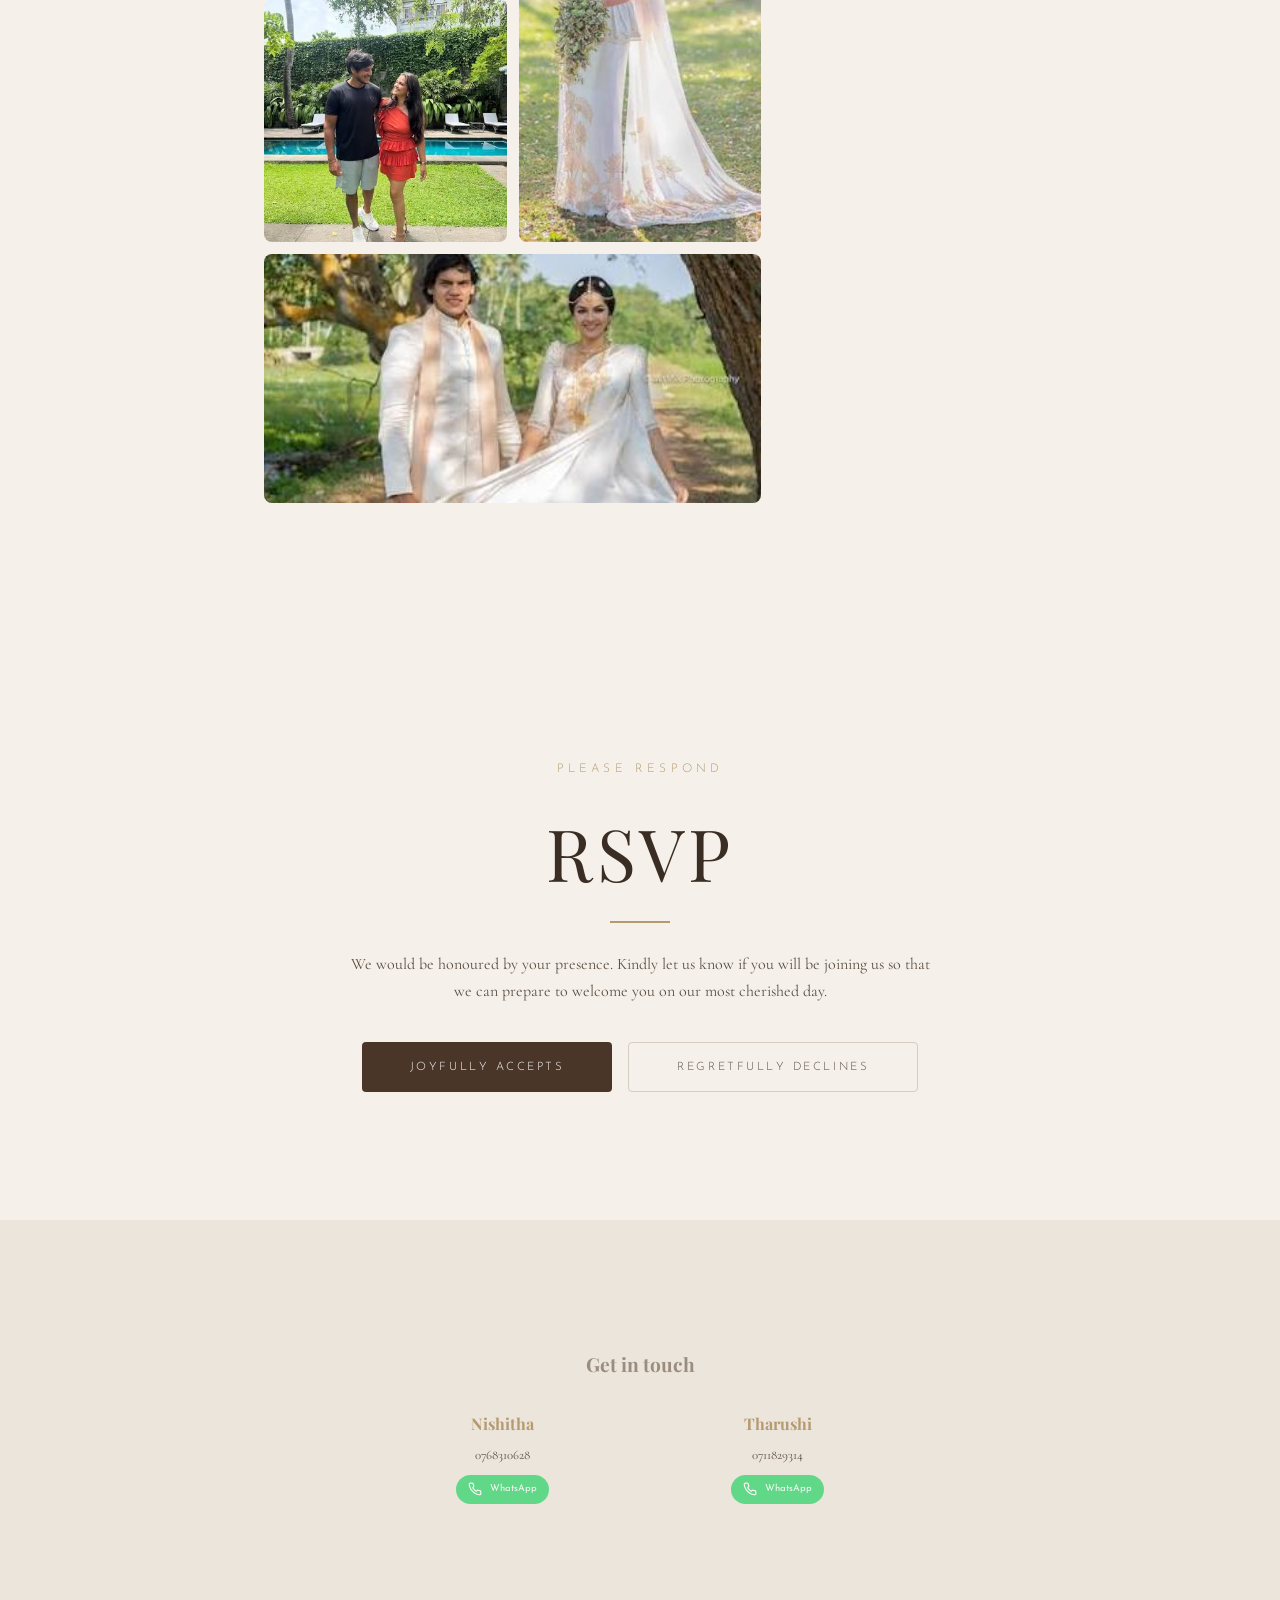
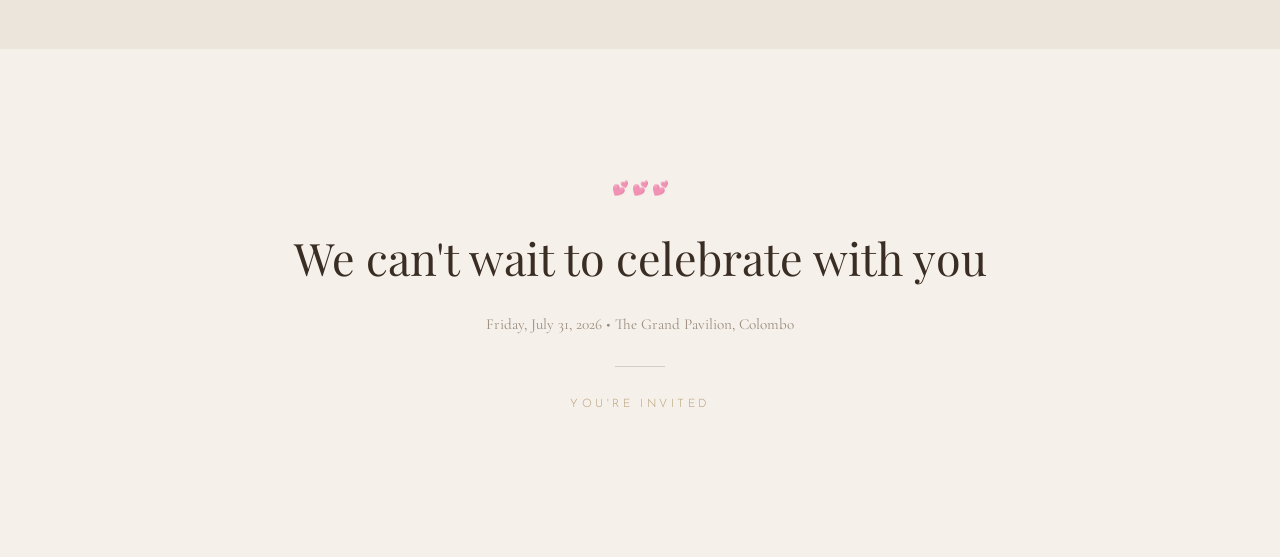
==== commit e09f6e2f: "Update wedding invitation website" ====
--- a/index.html
+++ b/index.html
@@ -12,27 +12,53 @@
 </head>
 <body>
 
-    <!-- ==================== INTRO SLIDESHOW OVERLAY ==================== -->
+    <!-- ==================== INTERACTIVE LETTER INTRO ==================== -->
     <div class="intro-overlay" id="intro-overlay">
-        <div class="intro-stack" id="intro-stack">
-            <div class="intro-card intro-card-1">
-                <img src="images/images-8.jpeg" alt="Our moment together">
-            </div>
-            <div class="intro-card intro-card-2">
-                <img src="images/images-3.jpeg" alt="Our moment together">
-            </div>
-            <div class="intro-card intro-card-3">
-                <img src="images/images-7.jpeg" alt="Our moment together">
-            </div>
-            <div class="intro-card intro-card-4">
-                <img src="images/images-5.jpeg" alt="Our moment together">
-            </div>
-            <div class="intro-card intro-card-5">
-                <img src="images/51451714_1356215891183811_1843002756277731328_n.jpg" alt="Our special moment">
-            </div>
-        </div>
-        <p class="intro-text" id="intro-text">Partner One & Partner Two</p>
+        
+        <!-- Envelope Doors -->
+        <div class="intro-door left-door" id="left-door">
+            <div class="intro-card-bg"></div>
+            <img src="images/floral_corner.png" class="floral-corner corner-top-left" alt="">
+            <img src="images/floral_corner.png" class="floral-corner corner-bottom-left" alt="">
+        </div>
+        
+        <div class="intro-door right-door" id="right-door">
+            <div class="intro-card-bg"></div>
+            <img src="images/floral_corner.png" class="floral-corner corner-top-right" alt="">
+            <img src="images/floral_corner.png" class="floral-corner corner-bottom-right" alt="">
+        </div>
+
+        <!-- Gold center line when closed -->
+        <div class="card-center-line" id="card-center-line"></div>
+
+        <!-- Envelope Content -->
+        <div class="intro-card-wrapper" id="intro-card-wrapper">
+            <div class="intro-card-content" id="intro-content">
+                <p class="intro-top-text">TOGETHER WITH THEIR FAMILIES</p>
+                <p class="intro-sub-text">you are invited to celebrate the wedding of</p>
+                
+                <div class="intro-names">
+                    <span id="intro-name1">Tharushi</span> <span class="intro-amp">&</span> <span id="intro-name2">Nishitha</span>
+                </div>
+                
+                <img src="images/elegant_divider.png" class="elegant-divider intro-divider" alt="">
+
+                
+                <p class="intro-save-date">SAVE THE DATE</p>
+                <p class="intro-date" id="intro-date-text">July 31, 2026</p>
+                
+                <!-- Wax seal / Open button -->
+                <button class="intro-seal-btn" id="intro-seal-btn" aria-label="Open Invitation">
+                    <div class="seal-ring"></div>
+                    <span class="seal-letters" id="seal-letters">NT</span>
+                </button>
+                <p class="intro-tap-text" id="intro-tap-text">TAP TO OPEN</p>
+            </div>
+        </div>
     </div>
+    
+    <!-- Magical particles container (Moved outside intro so it persists) -->
+    <div class="particles-container" id="particles-container"></div>
 
     <!-- ==================== HERO SECTION ==================== -->
     <section class="hero" id="hero">
@@ -44,7 +70,9 @@
                 <span class="hero-ampersand">&</span>
                 <span class="hero-name" id="hero-name2">Partner Two</span>
             </div>
-            <div class="hero-divider"></div>
+            
+            <img src="images/elegant_divider.png" class="elegant-divider" alt="">
+            
             <p class="hero-date" id="hero-date">Friday, July 31, 2026</p>
             <p class="hero-venue" id="hero-venue">Colombo, Sri Lanka</p>
             <a href="#countdown" class="hero-scroll-arrow" aria-label="Scroll down">
@@ -53,6 +81,35 @@
         </div>
     </section>
 
+    <!-- ==================== COUPLE DETAILS SECTION ==================== -->
+    <section class="couple-section" id="couple">
+        <div class="section-container">
+            <div class="couple-details-wrapper">
+                
+                <div class="person-details">
+                    <h3 class="person-title">BRIDE</h3>
+                    <h2 class="person-name" id="bride-name">Tharushi</h2>
+                    <p class="person-relation">LOVING DAUGHTER OF</p>
+                    <p class="person-parents" id="bride-parents">Mr. Gamini Kulasinghe and Mrs. Renuka Narangoda</p>
+                </div>
+                
+                <div class="couple-divider">
+                    <div class="divider-line"></div>
+                    <div class="divider-dot"></div>
+                    <div class="divider-line"></div>
+                </div>
+
+                <div class="person-details">
+                    <h3 class="person-title">GROOM</h3>
+                    <h2 class="person-name" id="groom-name">Nishitha</h2>
+                    <p class="person-relation">BELOVED SON OF</p>
+                    <p class="person-parents" id="groom-parents">Mr. Nalaka Gamage and Mrs. Niluka Chathurani</p>
+                </div>
+
+            </div>
+        </div>
+    </section>
+
     <!-- ==================== COUNTDOWN SECTION ==================== -->
     <section class="countdown-section" id="countdown">
         <div class="section-container">
@@ -90,8 +147,11 @@
             </div>
             <div class="note-quote">
                 <span class="quote-mark open">"</span>
+                
+                <img src="images/elegant_divider.png" class="elegant-divider" alt="">
+                
                 <p class="note-text" id="note-text">
-                    There are no words to fully express how much it means to have you with us on this day. Thank you for being part of our love story and for sharing in the joy that fills our hearts. We cannot wait to celebrate with you.
+                    There are no words to fully express how much it means to have you with us on our special day. Your love, support, and friendship have shaped our lives in the most beautiful ways. We couldn't imagine starting this new chapter without you by our side.
                 </p>
                 <span class="quote-mark close">"</span>
             </div>
@@ -99,6 +159,41 @@
                 <span class="invited-line-bar"></span>
                 <span class="invited-line-text">You're Invited</span>
                 <span class="invited-line-bar"></span>
+            </div>
+        </div>
+    </section>
+
+    <!-- ==================== SCHEDULE / TIMELINE ==================== -->
+    <section class="schedule-section" id="schedule">
+        <div class="section-container">
+            <p class="section-label">Order of Events</p>
+            <h2 class="schedule-title">Schedule</h2>
+            
+            <div class="timeline" id="timeline">
+                <div class="timeline-item">
+                    <div class="timeline-time">4:00 PM</div>
+                    <div class="timeline-dot"></div>
+                    <div class="timeline-content">
+                        <h3>Ceremony</h3>
+                        <p>Exchange of vows</p>
+                    </div>
+                </div>
+                <div class="timeline-item">
+                    <div class="timeline-time">6:00 PM</div>
+                    <div class="timeline-dot"></div>
+                    <div class="timeline-content">
+                        <h3>Cocktails & Photos</h3>
+                        <p>Drinks and mingling</p>
+                    </div>
+                </div>
+                <div class="timeline-item">
+                    <div class="timeline-time">7:00 PM</div>
+                    <div class="timeline-dot"></div>
+                    <div class="timeline-content">
+                        <h3>Reception</h3>
+                        <p>Dinner & Dancing</p>
+                    </div>
+                </div>
             </div>
         </div>
     </section>
@@ -136,6 +231,15 @@
                 </div>
             </div>
             <p class="dress-code"><span class="dress-code-label">Dress Code</span> · <span id="dress-code-value">Black Tie</span></p>
+
+            <!-- Map Preview -->
+            <div class="map-container">
+                <h3 class="map-title">Location Map</h3>
+                <div class="map-wrapper" id="map-wrapper">
+                    <!-- Default map embed (Colombo) -->
+                    <iframe src="https://www.google.com/maps/embed?pb=!1m18!1m12!1m3!1d126743.63162589578!2d79.7738029054701!3d6.921833527638012!2m3!1f0!2f0!3f0!3m2!1i1024!2i768!4f13.1!3m3!1m2!1s0x3ae253d10f7a7003%3A0x320b2e4d32d3838d!2sColombo%2C%20Sri%20Lanka!5e0!3m2!1sen!2sus!4v1700000000000!5m2!1sen!2sus" width="100%" height="100%" style="border:0;" allowfullscreen="" loading="lazy" referrerpolicy="no-referrer-when-downgrade"></iframe>
+                </div>
+            </div>
         </div>
     </section>
 
@@ -169,6 +273,9 @@
             </div>
         </div>
     </section>
+
+    </section>
+
 
     <!-- ==================== RSVP SECTION ==================== -->
     <section class="rsvp-section" id="rsvp">
@@ -186,6 +293,32 @@
                 <div class="confirmation-icon">✓</div>
                 <h3 class="confirmation-title" id="confirmation-title">Thank you!</h3>
                 <p class="confirmation-text" id="confirmation-text">Your response has been recorded.</p>
+            </div>
+        </div>
+    </section>
+
+    <!-- ==================== CONTACT SECTION ==================== -->
+    <section class="contact-section" id="contact">
+        <div class="section-container">
+            <h2 class="contact-title" style="font-size: 1.2rem; margin-bottom: 15px; color: var(--text-muted);">Get in touch</h2>
+            <div class="contact-cards" style="gap: 15px;">
+                <div class="contact-card" style="padding: 15px; background: transparent; border: none; box-shadow: none;">
+                    <h3 class="contact-name" id="contact-name1" style="font-size: 1rem; color: var(--text-gold);">Nishitha</h3>
+                    <p class="contact-number" id="contact-number1" style="font-size: 0.8rem; margin-bottom: 8px;">0768310628</p>
+                    <a href="https://wa.me/94768310628" target="_blank" rel="noopener" class="contact-whatsapp" id="contact-wa1" style="padding: 6px 12px; font-size: 0.6rem; opacity: 0.7;">
+                        <svg width="14" height="14" viewBox="0 0 24 24" fill="none" stroke="currentColor" stroke-width="2"><path d="M22 16.92v3a2 2 0 0 1-2.18 2 19.79 19.79 0 0 1-8.63-3.07 19.5 19.5 0 0 1-6-6 19.79 19.79 0 0 1-3.07-8.67A2 2 0 0 1 4.11 2h3a2 2 0 0 1 2 1.72 12.84 12.84 0 0 0 .7 2.81 2 2 0 0 1-.45 2.11L8.09 9.91a16 16 0 0 0 6 6l1.27-1.27a2 2 0 0 1 2.11-.45 12.84 12.84 0 0 0 2.81.7A2 2 0 0 1 22 16.92z"></path></svg>
+                        WhatsApp
+                    </a>
+                </div>
+                
+                <div class="contact-card" style="padding: 15px; background: transparent; border: none; box-shadow: none;">
+                    <h3 class="contact-name" id="contact-name2" style="font-size: 1rem; color: var(--text-gold);">Tharushi</h3>
+                    <p class="contact-number" id="contact-number2" style="font-size: 0.8rem; margin-bottom: 8px;">0711829314</p>
+                    <a href="https://wa.me/94711829314" target="_blank" rel="noopener" class="contact-whatsapp" id="contact-wa2" style="padding: 6px 12px; font-size: 0.6rem; opacity: 0.7;">
+                        <svg width="14" height="14" viewBox="0 0 24 24" fill="none" stroke="currentColor" stroke-width="2"><path d="M22 16.92v3a2 2 0 0 1-2.18 2 19.79 19.79 0 0 1-8.63-3.07 19.5 19.5 0 0 1-6-6 19.79 19.79 0 0 1-3.07-8.67A2 2 0 0 1 4.11 2h3a2 2 0 0 1 2 1.72 12.84 12.84 0 0 0 .7 2.81 2 2 0 0 1-.45 2.11L8.09 9.91a16 16 0 0 0 6 6l1.27-1.27a2 2 0 0 1 2.11-.45 12.84 12.84 0 0 0 2.81.7A2 2 0 0 1 22 16.92z"></path></svg>
+                        WhatsApp
+                    </a>
+                </div>
             </div>
         </div>
     </section>
--- a/style.css
+++ b/style.css
@@ -101,120 +101,285 @@
 }
 
 /* ========================================================================
-   INTRO SLIDESHOW OVERLAY
+   INTERACTIVE LETTER INTRO (Sri Lankan Western Style)
    ======================================================================== */
 .intro-overlay {
     position: fixed;
     inset: 0;
     z-index: 20000;
-    background: linear-gradient(
-        160deg,
-        #e8ddd0 0%,
-        #f5f0ea 30%,
-        #ece5db 60%,
-        #d6ccbf 100%
-    );
+    background: transparent;
+    perspective: 2000px;
+    pointer-events: auto;
+    overflow: hidden;
+}
+
+.intro-overlay.fade-out {
+    pointer-events: none;
+}
+
+/* The Left and Right Doors */
+.intro-door {
+    position: absolute;
+    top: 0;
+    bottom: 0;
+    width: 50%;
+    background: #fdfaf5; /* Cream background */
+    z-index: 1;
+    transition: transform 1.8s cubic-bezier(0.77, 0, 0.175, 1);
+    box-shadow: 0 0 30px rgba(58, 46, 36, 0.15);
+}
+
+.left-door {
+    left: 0;
+    transform-origin: left center;
+}
+
+.right-door {
+    right: 0;
+    transform-origin: right center;
+}
+
+/* Opening Animation */
+.intro-overlay.is-opening .left-door {
+    transform: rotateY(-105deg);
+}
+
+.intro-overlay.is-opening .right-door {
+    transform: rotateY(105deg);
+}
+
+/* Background watermark (using generated mandala) */
+.intro-card-bg {
+    position: absolute;
+    inset: 0;
+    background-image: url('images/mandala_watermark.png');
+    background-size: 500px;
+    opacity: 0.15;
+    mix-blend-mode: multiply;
+    pointer-events: none;
+}
+
+.intro-card-wrapper {
+    position: relative;
+    width: 100%;
+    height: 100%;
     display: flex;
     flex-direction: column;
     align-items: center;
     justify-content: center;
-    transition: opacity 1.2s cubic-bezier(0.4, 0, 0.2, 1);
-}
-
-.intro-overlay.fade-out {
+    text-align: center;
+    z-index: 10;
+}
+
+/* Gold line borders (Legacy removed, replaced with floral illustrations) */
+.floral-corner {
+    position: absolute;
+    width: 250px;
+    height: 250px;
+    opacity: 0.95;
+    pointer-events: none;
+    z-index: 10;
+}
+
+.corner-top-left { 
+    top: -10px; 
+    left: -10px; 
+}
+
+.corner-bottom-left { 
+    bottom: -10px; 
+    left: -10px; 
+    transform: rotate(-90deg); 
+}
+
+.corner-top-right { 
+    top: -10px; 
+    right: -10px; 
+    transform: rotate(90deg);
+}
+
+.corner-bottom-right { 
+    bottom: -10px; 
+    right: -10px; 
+    transform: rotate(180deg);
+}
+
+/* The center line joining the doors */
+.card-center-line {
+    position: absolute;
+    top: 0;
+    bottom: 0;
+    left: 50%;
+    width: 2px;
+    background: linear-gradient(to bottom, transparent, rgba(180, 154, 110, 0.4), transparent);
+    z-index: 5;
+    transform: translateX(-50%);
+    transition: opacity 0.4s ease;
+}
+.card-center-line::before, .card-center-line::after {
+    content: '';
+    position: absolute;
+    left: -2px;
+    width: 6px;
+    height: 6px;
+    background: var(--text-gold);
+    transform: rotate(45deg);
+}
+.card-center-line::before { top: 30%; }
+.card-center-line::after { bottom: 30%; }
+
+.intro-overlay.is-opening .card-center-line {
     opacity: 0;
+}
+
+.intro-card-content {
+    padding: 0 20px;
+    animation: fadeIn 2s ease-out;
+    transition: opacity 0.6s ease-out, transform 0.6s ease-out;
+}
+
+.intro-overlay.is-opening .intro-card-content {
+    opacity: 0;
+    transform: scale(1.1);
+}
+
+
+
+/* Magical Particles */
+.particles-container {
+    position: fixed;
+    inset: 0;
     pointer-events: none;
-}
-
-.intro-stack {
+    z-index: 15;
+    overflow: hidden;
+}
+
+.particle {
+    position: absolute;
+    background: radial-gradient(circle at center, var(--text-gold) 0%, rgba(180, 154, 110, 0) 70%);
+    border-radius: 50%;
+    opacity: 0;
+    animation: floatUp linear infinite;
+}
+
+@keyframes floatUp {
+    0% {
+        transform: translateY(0) scale(0);
+        opacity: 0;
+    }
+    10% {
+        opacity: 0.8;
+        transform: translateY(-50px) scale(1);
+    }
+    100% {
+        transform: translateY(-100vh) scale(0.5);
+        opacity: 0;
+    }
+}
+
+.intro-top-text {
+    font-family: var(--font-sans);
+    font-size: 0.65rem;
+    letter-spacing: 0.3em;
+    color: var(--text-gold);
+    text-transform: uppercase;
+    margin-bottom: 24px;
+}
+
+.intro-sub-text {
+    font-family: var(--font-body);
+    font-size: 1.1rem;
+    font-style: italic;
+    color: var(--text-body);
+    margin-bottom: 12px;
+}
+
+.intro-names {
+    font-family: var(--font-script);
+    font-size: clamp(3rem, 8vw, 5rem);
+    color: var(--accent-dark);
+    line-height: 1.2;
+    margin-bottom: 40px;
+}
+
+.intro-amp {
+    font-family: var(--font-display);
+    font-size: 0.8em;
+    color: var(--text-gold);
+    margin: 0 10px;
+}
+
+.intro-save-date {
+    font-family: var(--font-sans);
+    font-size: 0.65rem;
+    letter-spacing: 0.3em;
+    color: var(--text-gold);
+    text-transform: uppercase;
+    margin-bottom: 8px;
+}
+
+.intro-date {
+    font-family: var(--font-body);
+    font-size: 1.2rem;
+    color: var(--text-body);
+    margin-bottom: 40px;
+}
+
+/* The Gold Seal */
+.intro-seal-btn {
     position: relative;
-    width: clamp(240px, 55vw, 380px);
-    height: clamp(300px, 68vw, 480px);
-    perspective: 1000px;
-}
-
-.intro-card {
+    width: 80px;
+    height: 80px;
+    border-radius: 50%;
+    background: linear-gradient(135deg, #ffffff, #f0e6d2);
+    border: none;
+    box-shadow: 0 10px 30px rgba(180, 154, 110, 0.3), inset 0 0 10px rgba(180, 154, 110, 0.2);
+    cursor: pointer;
+    display: flex;
+    align-items: center;
+    justify-content: center;
+    margin: 0 auto 20px;
+    transition: transform 0.3s ease, box-shadow 0.3s ease;
+    animation: pulseGlow 3s infinite;
+}
+
+.intro-seal-btn:hover {
+    transform: scale(1.05);
+    box-shadow: 0 15px 40px rgba(180, 154, 110, 0.4), inset 0 0 15px rgba(180, 154, 110, 0.3);
+}
+
+.seal-ring {
     position: absolute;
-    inset: 0;
-    border-radius: 14px;
-    overflow: hidden;
-    border: 3px solid rgba(214, 204, 191, 0.6);
-    box-shadow:
-        0 12px 40px rgba(58, 46, 36, 0.12),
-        0 4px 16px rgba(58, 46, 36, 0.08);
-    opacity: 0;
-    transform: scale(0.8) rotate(0deg) translateY(40px);
-    transition: none;
-    will-change: transform, opacity;
-}
-
-.intro-card img {
-    width: 100%;
-    height: 100%;
-    object-fit: cover;
-}
-
-/* Smooth stacking animations with gentle cubic-bezier easing */
-.intro-card-1.animate {
-    animation: cardStack1 4.5s cubic-bezier(0.25, 0.46, 0.45, 0.94) forwards;
-}
-.intro-card-2.animate {
-    animation: cardStack2 4.5s cubic-bezier(0.25, 0.46, 0.45, 0.94) forwards;
-}
-.intro-card-3.animate {
-    animation: cardStack3 4.5s cubic-bezier(0.25, 0.46, 0.45, 0.94) forwards;
-}
-.intro-card-4.animate {
-    animation: cardStack4 4.5s cubic-bezier(0.25, 0.46, 0.45, 0.94) forwards;
-}
-.intro-card-5.animate {
-    animation: cardStack5 4.5s cubic-bezier(0.25, 0.46, 0.45, 0.94) forwards;
-}
-
-@keyframes cardStack1 {
-    0% { opacity: 0; transform: scale(0.75) rotate(-6deg) translateY(50px); }
-    8% { opacity: 0; }
-    18% { opacity: 1; transform: scale(0.88) rotate(-5deg) translateY(0); }
-    100% { opacity: 1; transform: scale(0.88) rotate(-5deg) translateY(0); }
-}
-
-@keyframes cardStack2 {
-    0%, 18% { opacity: 0; transform: scale(0.75) rotate(5deg) translateY(50px); }
-    34% { opacity: 1; transform: scale(0.9) rotate(3deg) translateY(-5px); }
-    100% { opacity: 1; transform: scale(0.9) rotate(3deg) translateY(-5px); }
-}
-
-@keyframes cardStack3 {
-    0%, 34% { opacity: 0; transform: scale(0.75) rotate(-4deg) translateY(50px); }
-    50% { opacity: 1; transform: scale(0.92) rotate(-2deg) translateY(-10px); }
-    100% { opacity: 1; transform: scale(0.92) rotate(-2deg) translateY(-10px); }
-}
-
-@keyframes cardStack4 {
-    0%, 50% { opacity: 0; transform: scale(0.75) rotate(4deg) translateY(50px); }
-    66% { opacity: 1; transform: scale(0.95) rotate(1.5deg) translateY(-15px); }
-    100% { opacity: 1; transform: scale(0.95) rotate(1.5deg) translateY(-15px); }
-}
-
-@keyframes cardStack5 {
-    0%, 66% { opacity: 0; transform: scale(0.8) rotate(0deg) translateY(40px); }
-    82% { opacity: 1; transform: scale(1) rotate(0deg) translateY(-20px); }
-    100% { opacity: 1; transform: scale(1) rotate(0deg) translateY(-20px); }
-}
-
-.intro-text {
-    font-family: var(--font-script);
-    font-size: clamp(1.5rem, 4vw, 2.5rem);
-    color: var(--text-dark);
-    margin-top: 40px;
-    opacity: 0;
-    transform: translateY(20px);
-    transition: opacity 1s cubic-bezier(0.4, 0, 0.2, 1) 3s, transform 1s cubic-bezier(0.4, 0, 0.2, 1) 3s;
-}
-
-.intro-text.show {
-    opacity: 1;
-    transform: translateY(0);
+    inset: 6px;
+    border-radius: 50%;
+    border: 1px solid rgba(180, 154, 110, 0.6);
+}
+
+.seal-letters {
+    font-family: var(--font-display);
+    font-size: 1.8rem;
+    color: var(--accent-dark);
+    letter-spacing: -2px;
+}
+
+.intro-tap-text {
+    font-family: var(--font-sans);
+    font-size: 0.6rem;
+    letter-spacing: 0.4em;
+    color: var(--text-gold);
+    text-transform: uppercase;
+    opacity: 0.8;
+}
+
+@keyframes fadeIn {
+    from { opacity: 0; transform: translateY(20px); }
+    to { opacity: 1; transform: translateY(0); }
+}
+
+@keyframes pulseGlow {
+    0% { box-shadow: 0 0 0 0 rgba(180, 154, 110, 0.4); }
+    70% { box-shadow: 0 0 0 20px rgba(180, 154, 110, 0); }
+    100% { box-shadow: 0 0 0 0 rgba(180, 154, 110, 0); }
 }
 
 /* ========================================================================
@@ -291,6 +456,14 @@
     font-size: clamp(2rem, 5vw, 3.5rem);
     color: var(--text-gold);
     line-height: 1.4;
+}
+
+.elegant-divider {
+    width: 140px;
+    max-width: 80%;
+    margin: 15px auto;
+    display: block;
+    opacity: 0.9;
 }
 
 .hero-divider {
@@ -1119,6 +1292,303 @@
 }
 
 /* ========================================================================
+   COUPLE DETAILS SECTION
+   ======================================================================== */
+.couple-section {
+    padding: var(--section-py) 0;
+    background: var(--white);
+    text-align: center;
+}
+
+.couple-details-wrapper {
+    display: flex;
+    flex-direction: column;
+    align-items: center;
+    gap: 40px;
+}
+
+.person-details {
+    max-width: 400px;
+}
+
+.person-title {
+    font-family: var(--font-sans);
+    font-size: 0.75rem;
+    letter-spacing: 0.35em;
+    color: var(--text-gold);
+    text-transform: uppercase;
+    margin-bottom: 12px;
+}
+
+.person-name {
+    font-family: var(--font-script);
+    font-size: clamp(2.5rem, 6vw, 4rem);
+    color: var(--accent-dark);
+    line-height: 1.1;
+    margin-bottom: 16px;
+}
+
+.person-relation {
+    font-family: var(--font-sans);
+    font-size: 0.65rem;
+    letter-spacing: 0.2em;
+    color: var(--text-muted);
+    text-transform: uppercase;
+    margin-bottom: 8px;
+}
+
+.person-parents {
+    font-family: var(--font-body);
+    font-size: 1.1rem;
+    color: var(--text-body);
+}
+
+.couple-divider {
+    display: flex;
+    align-items: center;
+    justify-content: center;
+    gap: 15px;
+    width: 100%;
+    max-width: 200px;
+}
+
+.divider-line {
+    flex-grow: 1;
+    height: 1px;
+    background: var(--text-gold);
+    opacity: 0.3;
+}
+
+.divider-dot {
+    width: 6px;
+    height: 6px;
+    background: var(--text-gold);
+    border-radius: 50%;
+    transform: rotate(45deg);
+}
+
+@media (min-width: 768px) {
+    .couple-details-wrapper {
+        flex-direction: row;
+        justify-content: space-between;
+        align-items: stretch;
+    }
+    
+    .couple-divider {
+        flex-direction: column;
+        width: auto;
+        height: 100%;
+        max-width: none;
+    }
+
+    .divider-line {
+        width: 1px;
+        height: 100px;
+    }
+}
+
+/* ========================================================================
+   SCHEDULE / TIMELINE
+   ======================================================================== */
+.schedule-section {
+    padding: var(--section-py) 0;
+    background: var(--bg-secondary);
+    text-align: center;
+}
+
+.schedule-title {
+    font-family: var(--font-display);
+    font-size: clamp(2.5rem, 5vw, 3.5rem);
+    color: var(--accent-dark);
+    margin-bottom: 60px;
+}
+
+.timeline {
+    position: relative;
+    max-width: 600px;
+    margin: 0 auto;
+    text-align: left;
+}
+
+.timeline::before {
+    content: '';
+    position: absolute;
+    left: 100px;
+    top: 0;
+    bottom: 0;
+    width: 1px;
+    background: var(--text-gold);
+    opacity: 0.3;
+}
+
+.timeline-item {
+    position: relative;
+    display: flex;
+    align-items: flex-start;
+    margin-bottom: 40px;
+}
+
+.timeline-item:last-child {
+    margin-bottom: 0;
+}
+
+.timeline-time {
+    width: 80px;
+    font-family: var(--font-sans);
+    font-size: 0.9rem;
+    font-weight: 500;
+    color: var(--text-gold);
+    text-align: right;
+    padding-top: 2px;
+}
+
+.timeline-dot {
+    position: relative;
+    width: 12px;
+    height: 12px;
+    background: var(--bg-secondary);
+    border: 2px solid var(--text-gold);
+    border-radius: 50%;
+    margin: 4px 20px 0 14px;
+    z-index: 2;
+}
+
+.timeline-content {
+    flex: 1;
+    background: var(--white);
+    padding: 20px;
+    border-radius: 8px;
+    box-shadow: var(--shadow-card);
+}
+
+.timeline-content h3 {
+    font-family: var(--font-display);
+    font-size: 1.3rem;
+    color: var(--accent-dark);
+    margin-bottom: 4px;
+}
+
+.timeline-content p {
+    font-family: var(--font-body);
+    font-size: 1rem;
+    color: var(--text-body);
+    margin: 0;
+}
+
+@media (max-width: 480px) {
+    .timeline::before {
+        left: 20px;
+    }
+    .timeline-item {
+        flex-direction: column;
+    }
+    .timeline-time {
+        text-align: left;
+        margin-left: 45px;
+        margin-bottom: 10px;
+    }
+    .timeline-dot {
+        position: absolute;
+        left: 14px;
+        top: 26px;
+        margin: 0;
+    }
+    .timeline-content {
+        margin-left: 45px;
+    }
+}
+
+/* ========================================================================
+   LOCATION MAP
+   ======================================================================== */
+.map-container {
+    margin-top: 60px;
+    text-align: center;
+}
+
+.map-title {
+    font-family: var(--font-display);
+    font-size: 1.8rem;
+    color: var(--accent-dark);
+    margin-bottom: 24px;
+}
+
+.map-wrapper {
+    position: relative;
+    width: 100%;
+    height: 350px;
+    border-radius: 12px;
+    overflow: hidden;
+    box-shadow: var(--shadow-card);
+    border: 3px solid var(--white);
+}
+
+/* ========================================================================
+   CONTACT SECTION
+   ======================================================================== */
+.contact-section {
+    padding: var(--section-py) 0;
+    background: var(--bg-secondary);
+    text-align: center;
+}
+
+.contact-title {
+    font-family: var(--font-display);
+    font-size: clamp(2.5rem, 5vw, 3.5rem);
+    color: var(--accent-dark);
+    margin-bottom: 50px;
+}
+
+.contact-cards {
+    display: flex;
+    justify-content: center;
+    gap: 30px;
+    flex-wrap: wrap;
+}
+
+.contact-card {
+    background: var(--white);
+    padding: 30px;
+    border-radius: 12px;
+    min-width: 260px;
+    box-shadow: var(--shadow-card);
+}
+
+.contact-name {
+    font-family: var(--font-display);
+    font-size: 1.5rem;
+    color: var(--accent-dark);
+    margin-bottom: 8px;
+}
+
+.contact-number {
+    font-family: var(--font-body);
+    font-size: 1.2rem;
+    color: var(--text-body);
+    margin-bottom: 20px;
+}
+
+.contact-whatsapp {
+    display: inline-flex;
+    align-items: center;
+    justify-content: center;
+    gap: 8px;
+    background: #25D366;
+    color: white;
+    padding: 10px 20px;
+    border-radius: 25px;
+    font-family: var(--font-sans);
+    font-size: 0.9rem;
+    text-decoration: none;
+    transition: transform 0.2s, background 0.2s;
+}
+
+.contact-whatsapp:hover {
+    background: #128C7E;
+    transform: translateY(-2px);
+}
+
+/* ========================================================================
    RESPONSIVE
    ======================================================================== */
 @media (max-width: 768px) {
@@ -1156,3 +1626,64 @@
     }
     html { scroll-behavior: auto; }
 }
+
+/* ========================================================================
+   LOTTIE ANIMATIONS (Florals & Hearts)
+   ======================================================================== */
+
+/* Corner Florals */
+.lottie-corner {
+    position: absolute;
+    width: 250px;
+    height: 250px;
+    z-index: 2;
+    pointer-events: none;
+    opacity: 0.9;
+}
+
+.lottie-corner.top-left {
+    top: -20px;
+    left: -20px;
+}
+
+.lottie-corner.top-right {
+    top: -20px;
+    right: -20px;
+    transform: scaleX(-1); /* Flip horizontally */
+}
+
+.lottie-corner.bottom-left {
+    bottom: -20px;
+    left: -20px;
+    transform: scaleY(-1); /* Flip vertically */
+}
+
+.lottie-corner.bottom-right {
+    bottom: -20px;
+    right: -20px;
+    transform: scale(-1, -1); /* Flip both */
+}
+
+/* Hero section specific tweaks */
+.hero-lottie {
+    z-index: 5; /* Above hero overlay, below text */
+    opacity: 0.7;
+    width: 300px;
+    height: 300px;
+}
+
+/* Heart Animations */
+.lottie-heart-wrapper {
+    display: flex;
+    justify-content: center;
+    align-items: center;
+    margin: 0 auto 10px auto;
+    width: 80px;
+    height: 80px;
+    opacity: 0.9;
+}
+
+.lottie-heart {
+    width: 100%;
+    height: 100%;
+}
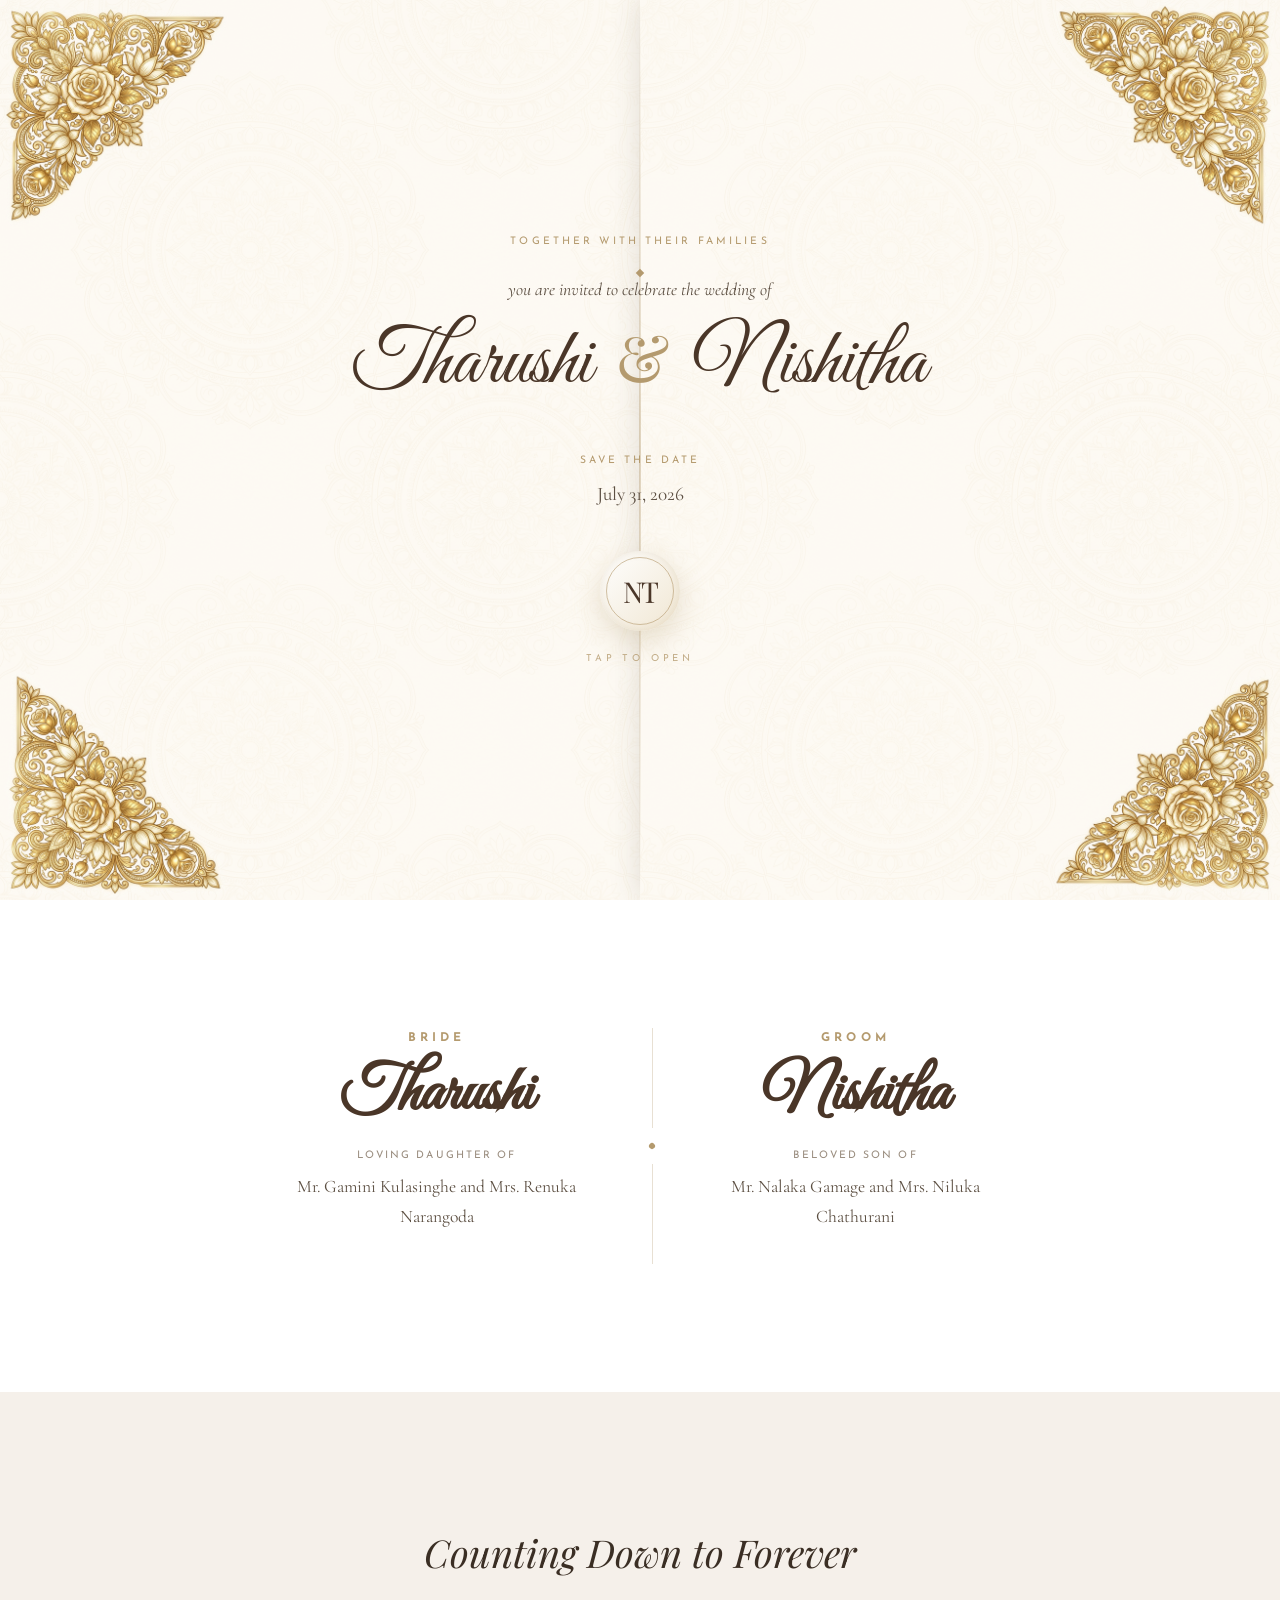
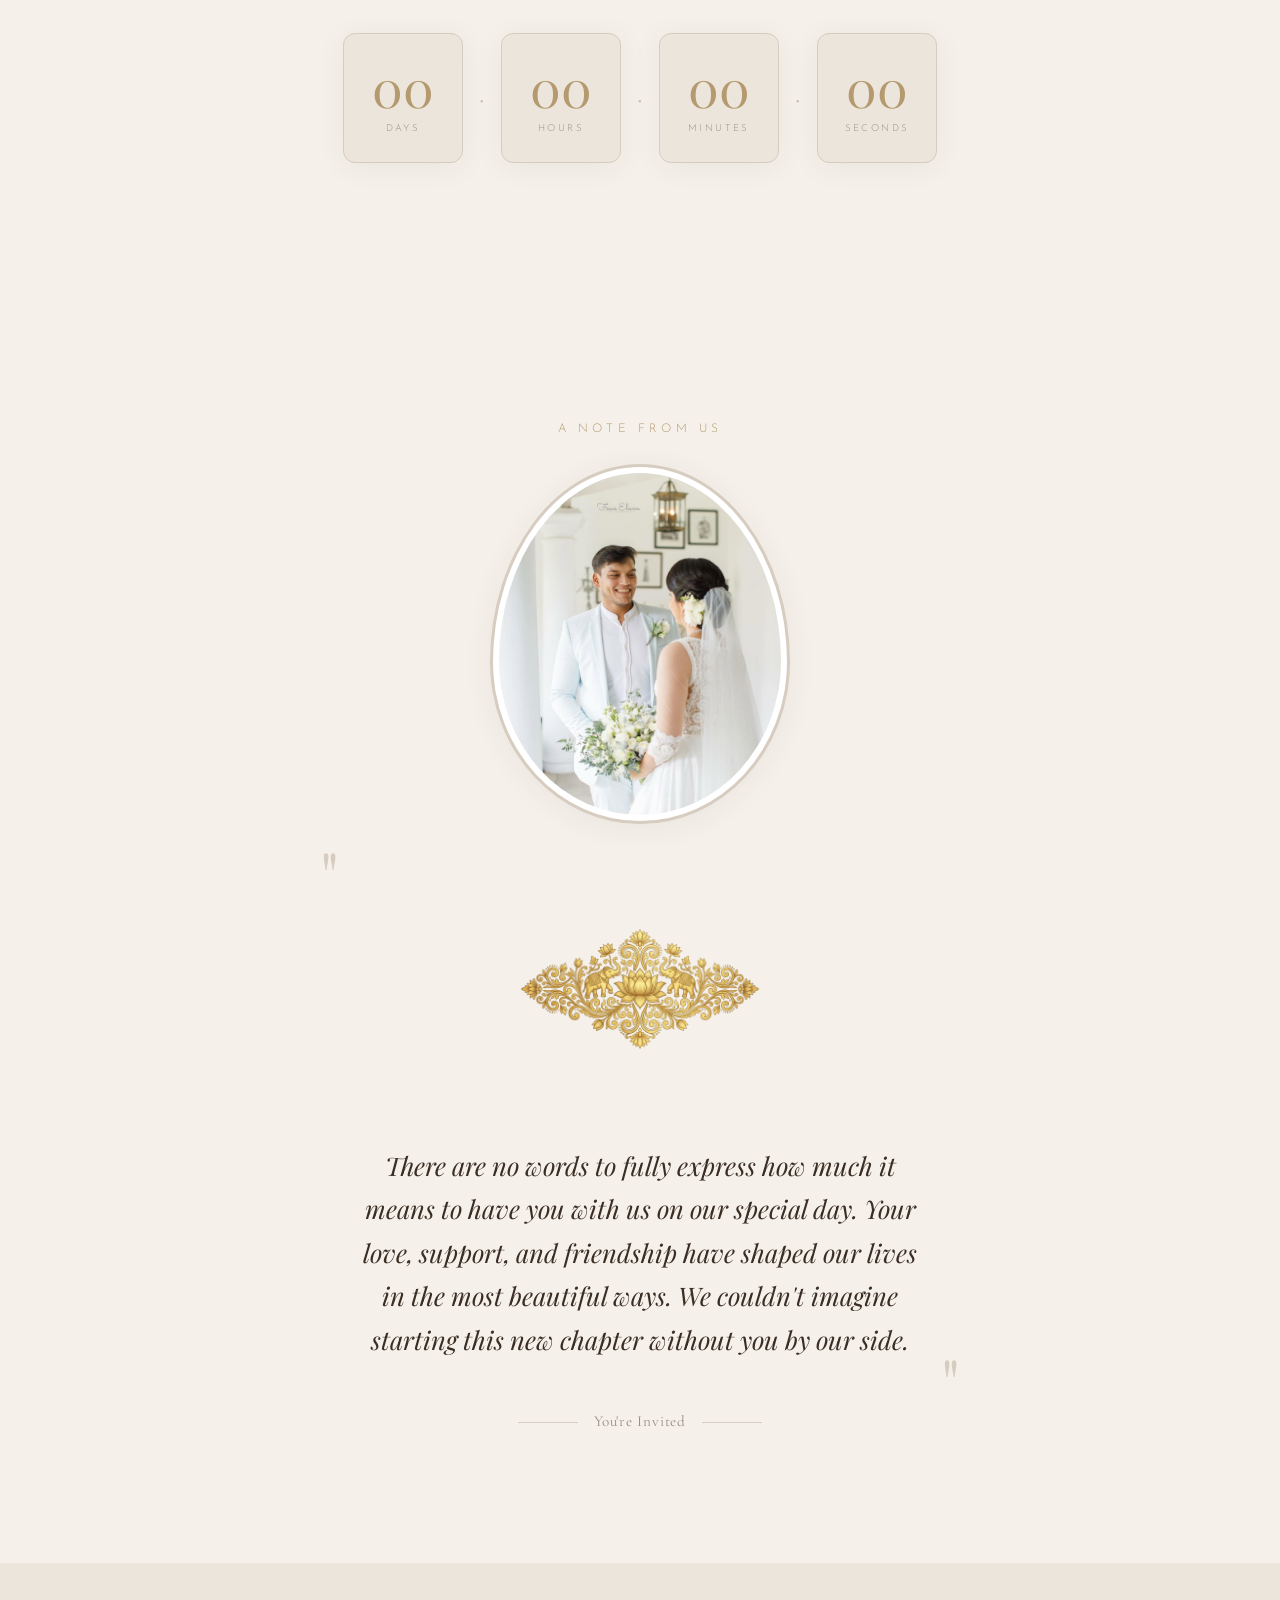
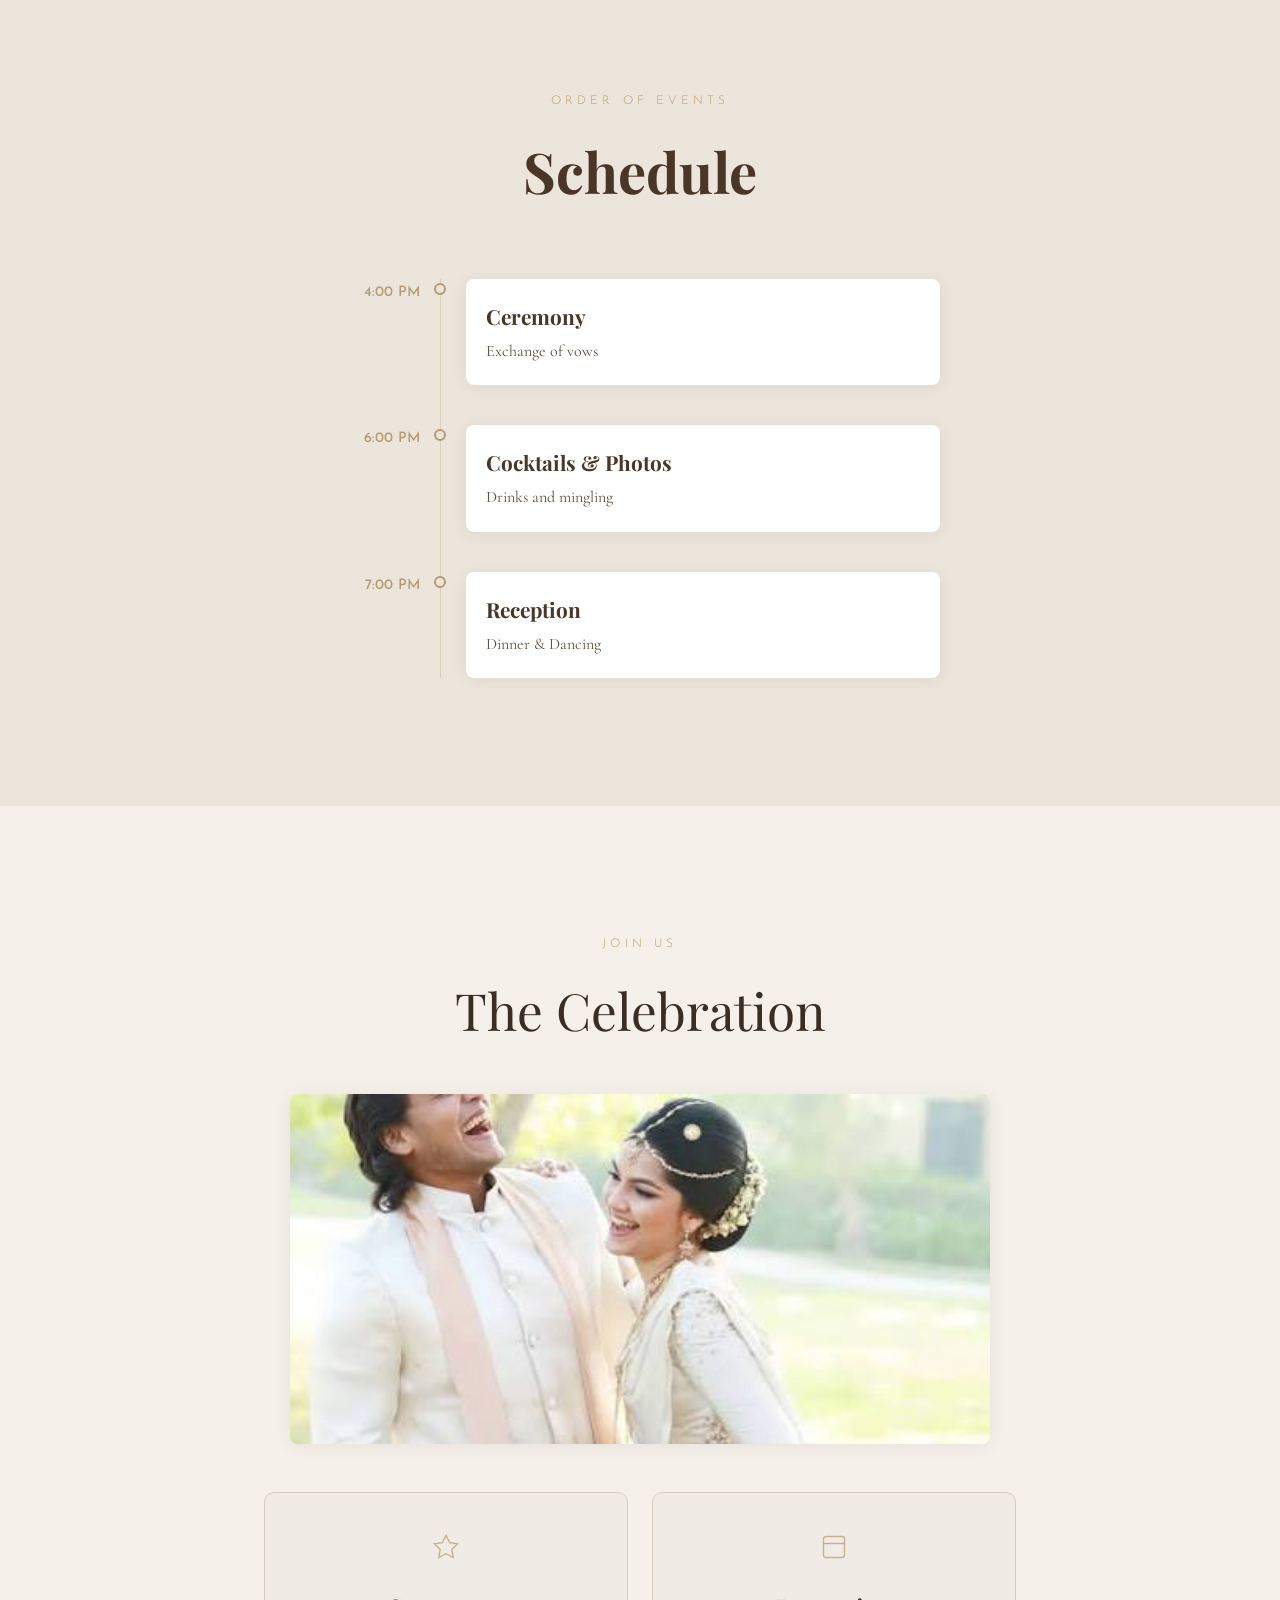
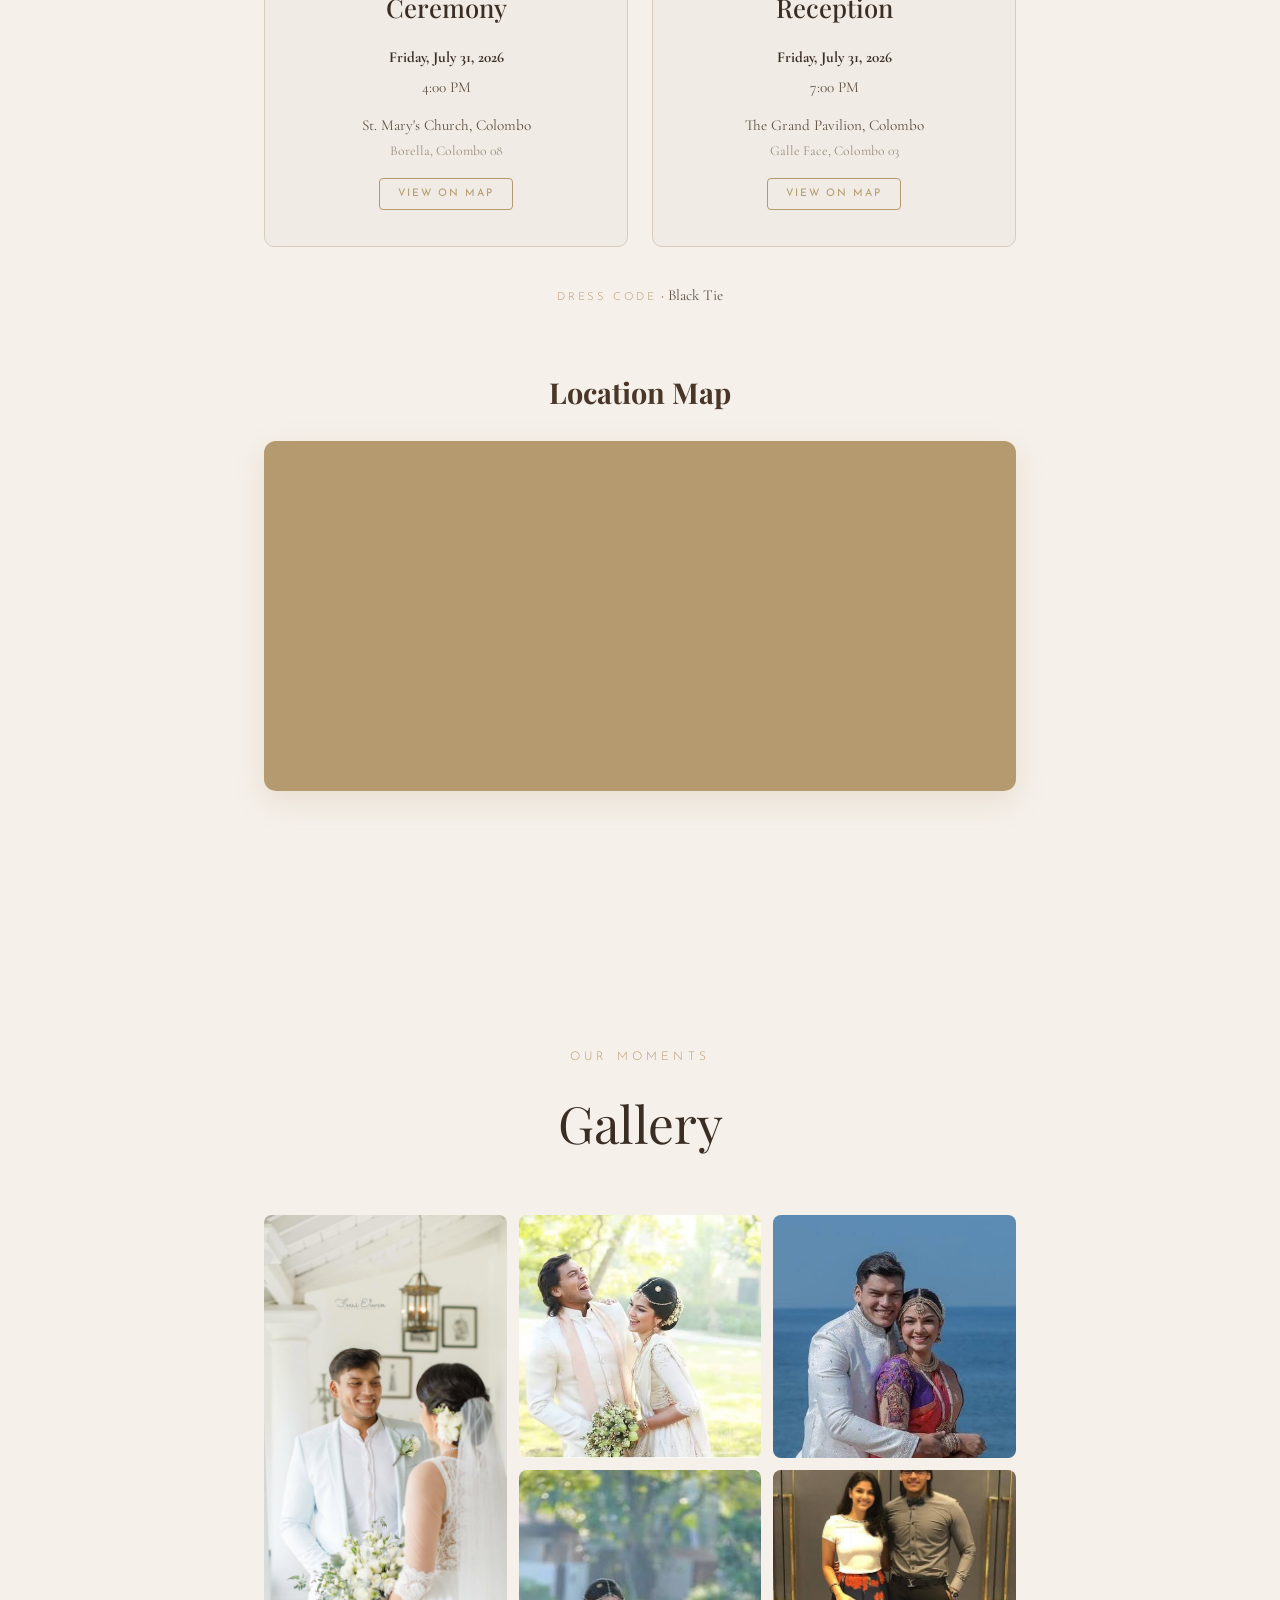
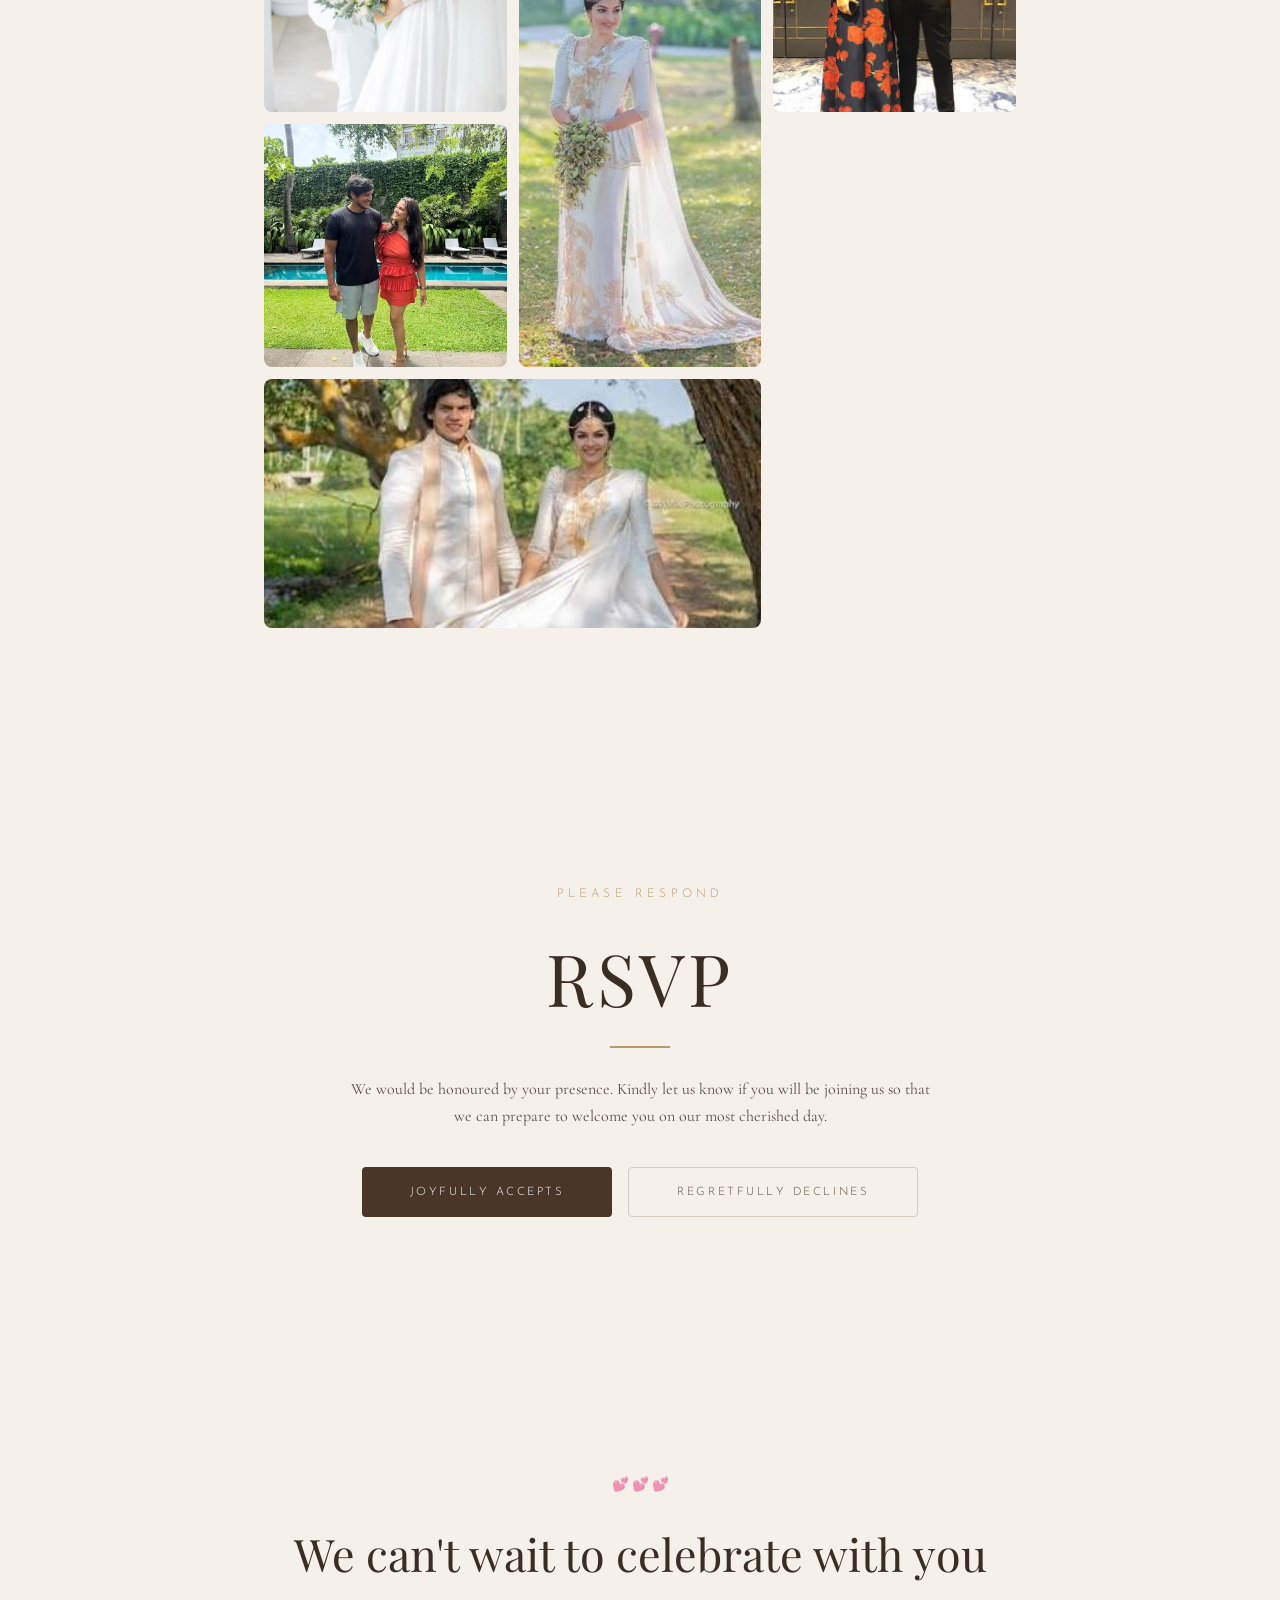
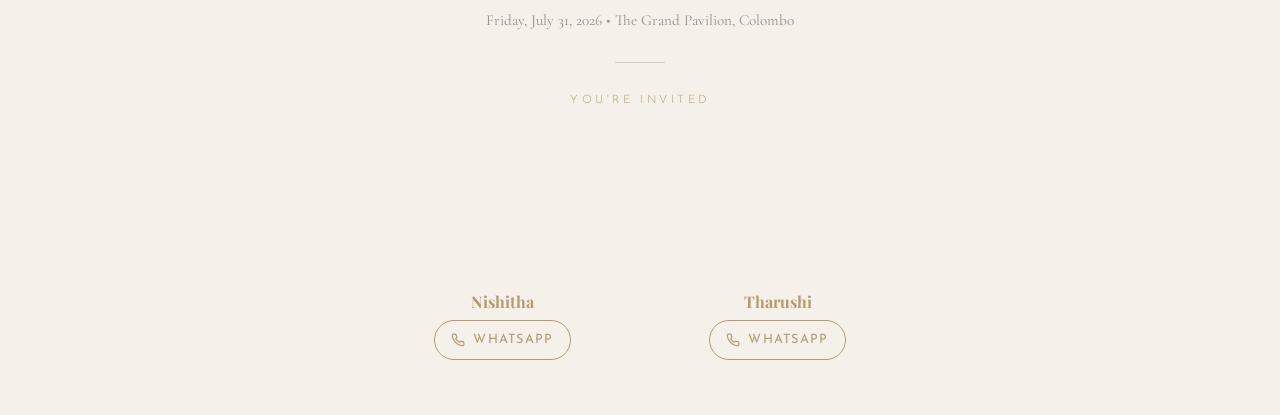
==== commit 43548082: "Update wedding invitation website" ====
--- a/index.html
+++ b/index.html
@@ -41,9 +41,6 @@
                     <span id="intro-name1">Tharushi</span> <span class="intro-amp">&</span> <span id="intro-name2">Nishitha</span>
                 </div>
                 
-                <img src="images/elegant_divider.png" class="elegant-divider intro-divider" alt="">
-
-                
                 <p class="intro-save-date">SAVE THE DATE</p>
                 <p class="intro-date" id="intro-date-text">July 31, 2026</p>
                 
@@ -297,37 +294,15 @@
         </div>
     </section>
 
-    <!-- ==================== CONTACT SECTION ==================== -->
-    <section class="contact-section" id="contact">
-        <div class="section-container">
-            <h2 class="contact-title" style="font-size: 1.2rem; margin-bottom: 15px; color: var(--text-muted);">Get in touch</h2>
-            <div class="contact-cards" style="gap: 15px;">
-                <div class="contact-card" style="padding: 15px; background: transparent; border: none; box-shadow: none;">
-                    <h3 class="contact-name" id="contact-name1" style="font-size: 1rem; color: var(--text-gold);">Nishitha</h3>
-                    <p class="contact-number" id="contact-number1" style="font-size: 0.8rem; margin-bottom: 8px;">0768310628</p>
-                    <a href="https://wa.me/94768310628" target="_blank" rel="noopener" class="contact-whatsapp" id="contact-wa1" style="padding: 6px 12px; font-size: 0.6rem; opacity: 0.7;">
-                        <svg width="14" height="14" viewBox="0 0 24 24" fill="none" stroke="currentColor" stroke-width="2"><path d="M22 16.92v3a2 2 0 0 1-2.18 2 19.79 19.79 0 0 1-8.63-3.07 19.5 19.5 0 0 1-6-6 19.79 19.79 0 0 1-3.07-8.67A2 2 0 0 1 4.11 2h3a2 2 0 0 1 2 1.72 12.84 12.84 0 0 0 .7 2.81 2 2 0 0 1-.45 2.11L8.09 9.91a16 16 0 0 0 6 6l1.27-1.27a2 2 0 0 1 2.11-.45 12.84 12.84 0 0 0 2.81.7A2 2 0 0 1 22 16.92z"></path></svg>
-                        WhatsApp
-                    </a>
-                </div>
-                
-                <div class="contact-card" style="padding: 15px; background: transparent; border: none; box-shadow: none;">
-                    <h3 class="contact-name" id="contact-name2" style="font-size: 1rem; color: var(--text-gold);">Tharushi</h3>
-                    <p class="contact-number" id="contact-number2" style="font-size: 0.8rem; margin-bottom: 8px;">0711829314</p>
-                    <a href="https://wa.me/94711829314" target="_blank" rel="noopener" class="contact-whatsapp" id="contact-wa2" style="padding: 6px 12px; font-size: 0.6rem; opacity: 0.7;">
-                        <svg width="14" height="14" viewBox="0 0 24 24" fill="none" stroke="currentColor" stroke-width="2"><path d="M22 16.92v3a2 2 0 0 1-2.18 2 19.79 19.79 0 0 1-8.63-3.07 19.5 19.5 0 0 1-6-6 19.79 19.79 0 0 1-3.07-8.67A2 2 0 0 1 4.11 2h3a2 2 0 0 1 2 1.72 12.84 12.84 0 0 0 .7 2.81 2 2 0 0 1-.45 2.11L8.09 9.91a16 16 0 0 0 6 6l1.27-1.27a2 2 0 0 1 2.11-.45 12.84 12.84 0 0 0 2.81.7A2 2 0 0 1 22 16.92z"></path></svg>
-                        WhatsApp
-                    </a>
-                </div>
-            </div>
-        </div>
-    </section>
+
 
     <!-- ==================== FOOTER ==================== -->
     <footer class="footer" id="footer">
         <div class="section-container">
             <div class="footer-hearts">💕 💕 💕</div>
             <h2 class="footer-title">We can't wait to celebrate with you</h2>
+            
+
             <p class="footer-info" id="footer-info">Friday, July 31, 2026 • The Grand Pavilion, Colombo</p>
             <div class="footer-divider"></div>
             <p class="footer-tagline">You're Invited</p>
@@ -335,6 +310,29 @@
             <div class="secret-admin-entry" id="secret-admin-entry" title="♡">♡</div>
         </div>
     </footer>
+
+    <!-- ==================== CONTACT SECTION (Very Bottom) ==================== -->
+    <section class="contact-section" id="contact" style="padding: 20px 0 40px; background: transparent;">
+        <div class="section-container">
+            <div class="contact-cards" style="gap: 15px; margin: 0 auto; justify-content: center;">
+                <div class="contact-card" style="padding: 15px; background: transparent; border: none; box-shadow: none;">
+                    <h3 class="contact-name" id="contact-name1" style="font-size: 1rem; color: var(--text-gold); margin-bottom: 5px;">Nishitha</h3>
+                    <a href="https://wa.me/94768310628" target="_blank" rel="noopener" class="contact-whatsapp" id="contact-wa1">
+                        <svg width="14" height="14" viewBox="0 0 24 24" fill="none" stroke="currentColor" stroke-width="2"><path d="M22 16.92v3a2 2 0 0 1-2.18 2 19.79 19.79 0 0 1-8.63-3.07 19.5 19.5 0 0 1-6-6 19.79 19.79 0 0 1-3.07-8.67A2 2 0 0 1 4.11 2h3a2 2 0 0 1 2 1.72 12.84 12.84 0 0 0 .7 2.81 2 2 0 0 1-.45 2.11L8.09 9.91a16 16 0 0 0 6 6l1.27-1.27a2 2 0 0 1 2.11-.45 12.84 12.84 0 0 0 2.81.7A2 2 0 0 1 22 16.92z"></path></svg>
+                        WhatsApp
+                    </a>
+                </div>
+                
+                <div class="contact-card" style="padding: 15px; background: transparent; border: none; box-shadow: none;">
+                    <h3 class="contact-name" id="contact-name2" style="font-size: 1rem; color: var(--text-gold); margin-bottom: 5px;">Tharushi</h3>
+                    <a href="https://wa.me/94711829314" target="_blank" rel="noopener" class="contact-whatsapp" id="contact-wa2">
+                        <svg width="14" height="14" viewBox="0 0 24 24" fill="none" stroke="currentColor" stroke-width="2"><path d="M22 16.92v3a2 2 0 0 1-2.18 2 19.79 19.79 0 0 1-8.63-3.07 19.5 19.5 0 0 1-6-6 19.79 19.79 0 0 1-3.07-8.67A2 2 0 0 1 4.11 2h3a2 2 0 0 1 2 1.72 12.84 12.84 0 0 0 .7 2.81 2 2 0 0 1-.45 2.11L8.09 9.91a16 16 0 0 0 6 6l1.27-1.27a2 2 0 0 1 2.11-.45 12.84 12.84 0 0 0 2.81.7A2 2 0 0 1 22 16.92z"></path></svg>
+                        WhatsApp
+                    </a>
+                </div>
+            </div>
+        </div>
+    </section>
 
     <!-- ==================== ADMIN LOGIN MODAL ==================== -->
     <div class="admin-modal-overlay" id="admin-modal-overlay">
--- a/style.css
+++ b/style.css
@@ -459,9 +459,9 @@
 }
 
 .elegant-divider {
-    width: 140px;
+    width: 250px;
     max-width: 80%;
-    margin: 15px auto;
+    margin: 30px auto;
     display: block;
     opacity: 0.9;
 }
@@ -1519,8 +1519,19 @@
     height: 350px;
     border-radius: 12px;
     overflow: hidden;
-    box-shadow: var(--shadow-card);
-    border: 3px solid var(--white);
+    padding: 4px;
+    background: var(--text-gold);
+    box-shadow: 0 10px 30px rgba(180, 154, 110, 0.2);
+}
+
+.map-wrapper iframe {
+    border-radius: 8px;
+    filter: sepia(0.5) hue-rotate(-15deg) contrast(0.95) opacity(0.9);
+    transition: all 0.5s ease;
+}
+
+.map-wrapper:hover iframe {
+    filter: sepia(0) hue-rotate(0) contrast(1) opacity(1);
 }
 
 /* ========================================================================
@@ -1573,19 +1584,24 @@
     align-items: center;
     justify-content: center;
     gap: 8px;
-    background: #25D366;
-    color: white;
-    padding: 10px 20px;
+    background: transparent;
+    border: 1px solid var(--text-gold);
+    color: var(--text-gold);
+    padding: 8px 16px;
     border-radius: 25px;
     font-family: var(--font-sans);
-    font-size: 0.9rem;
+    font-size: 0.8rem;
+    text-transform: uppercase;
+    letter-spacing: 0.1em;
     text-decoration: none;
-    transition: transform 0.2s, background 0.2s;
+    transition: all 0.3s ease;
 }
 
 .contact-whatsapp:hover {
-    background: #128C7E;
+    background: var(--text-gold);
+    color: var(--white);
     transform: translateY(-2px);
+    box-shadow: 0 4px 12px rgba(180, 154, 110, 0.2);
 }
 
 /* ========================================================================
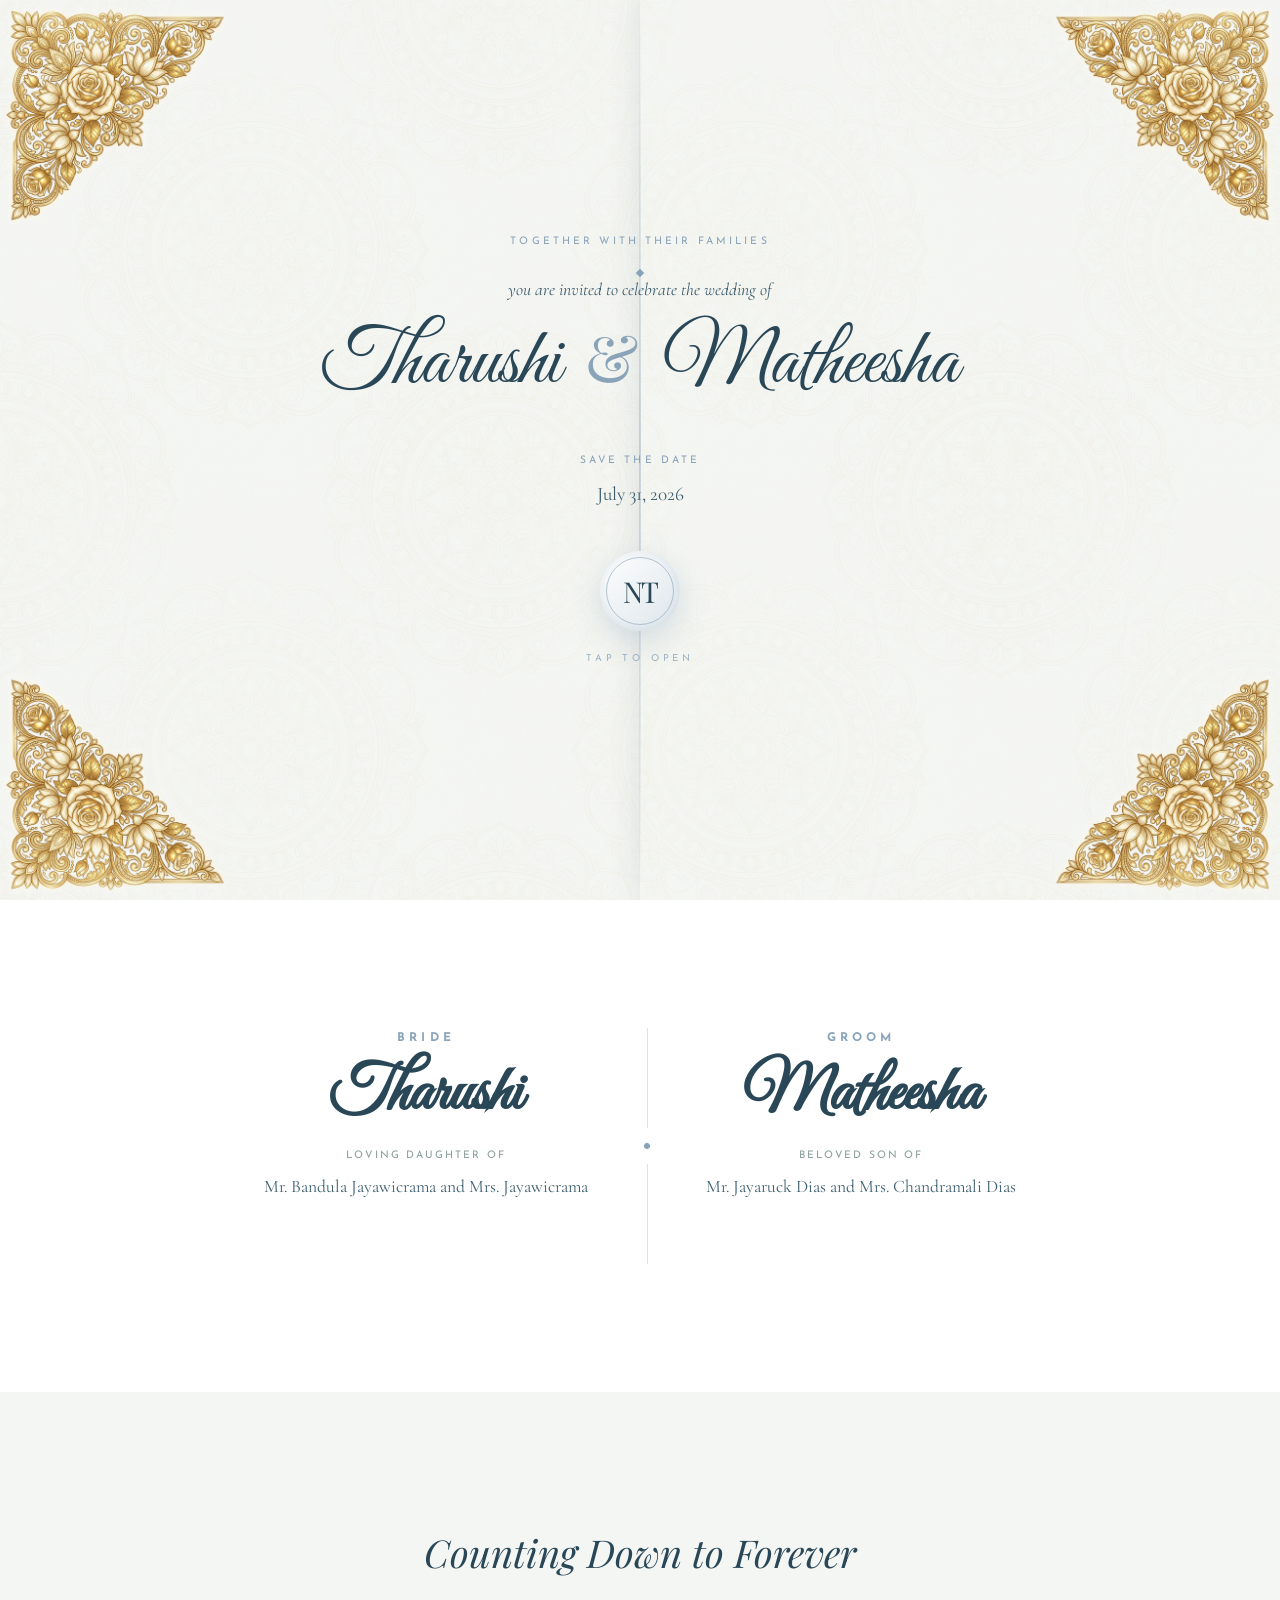
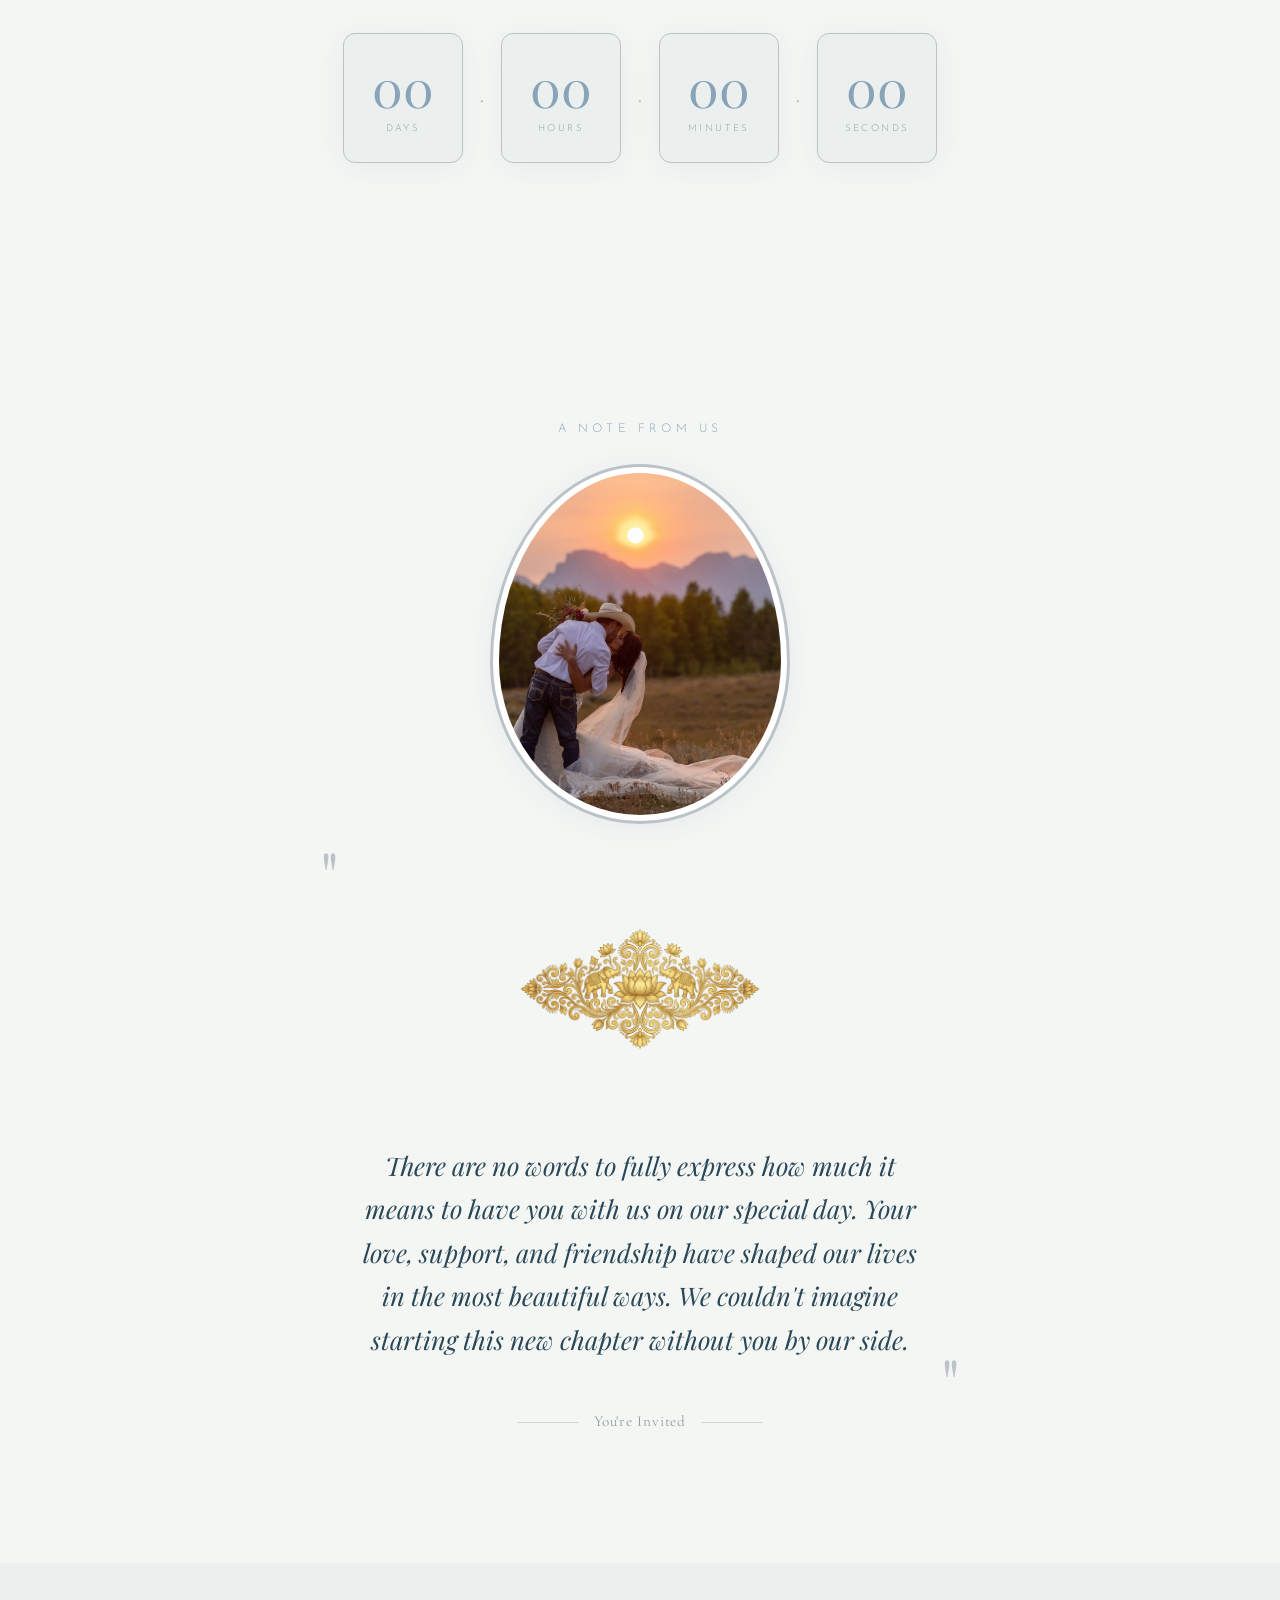
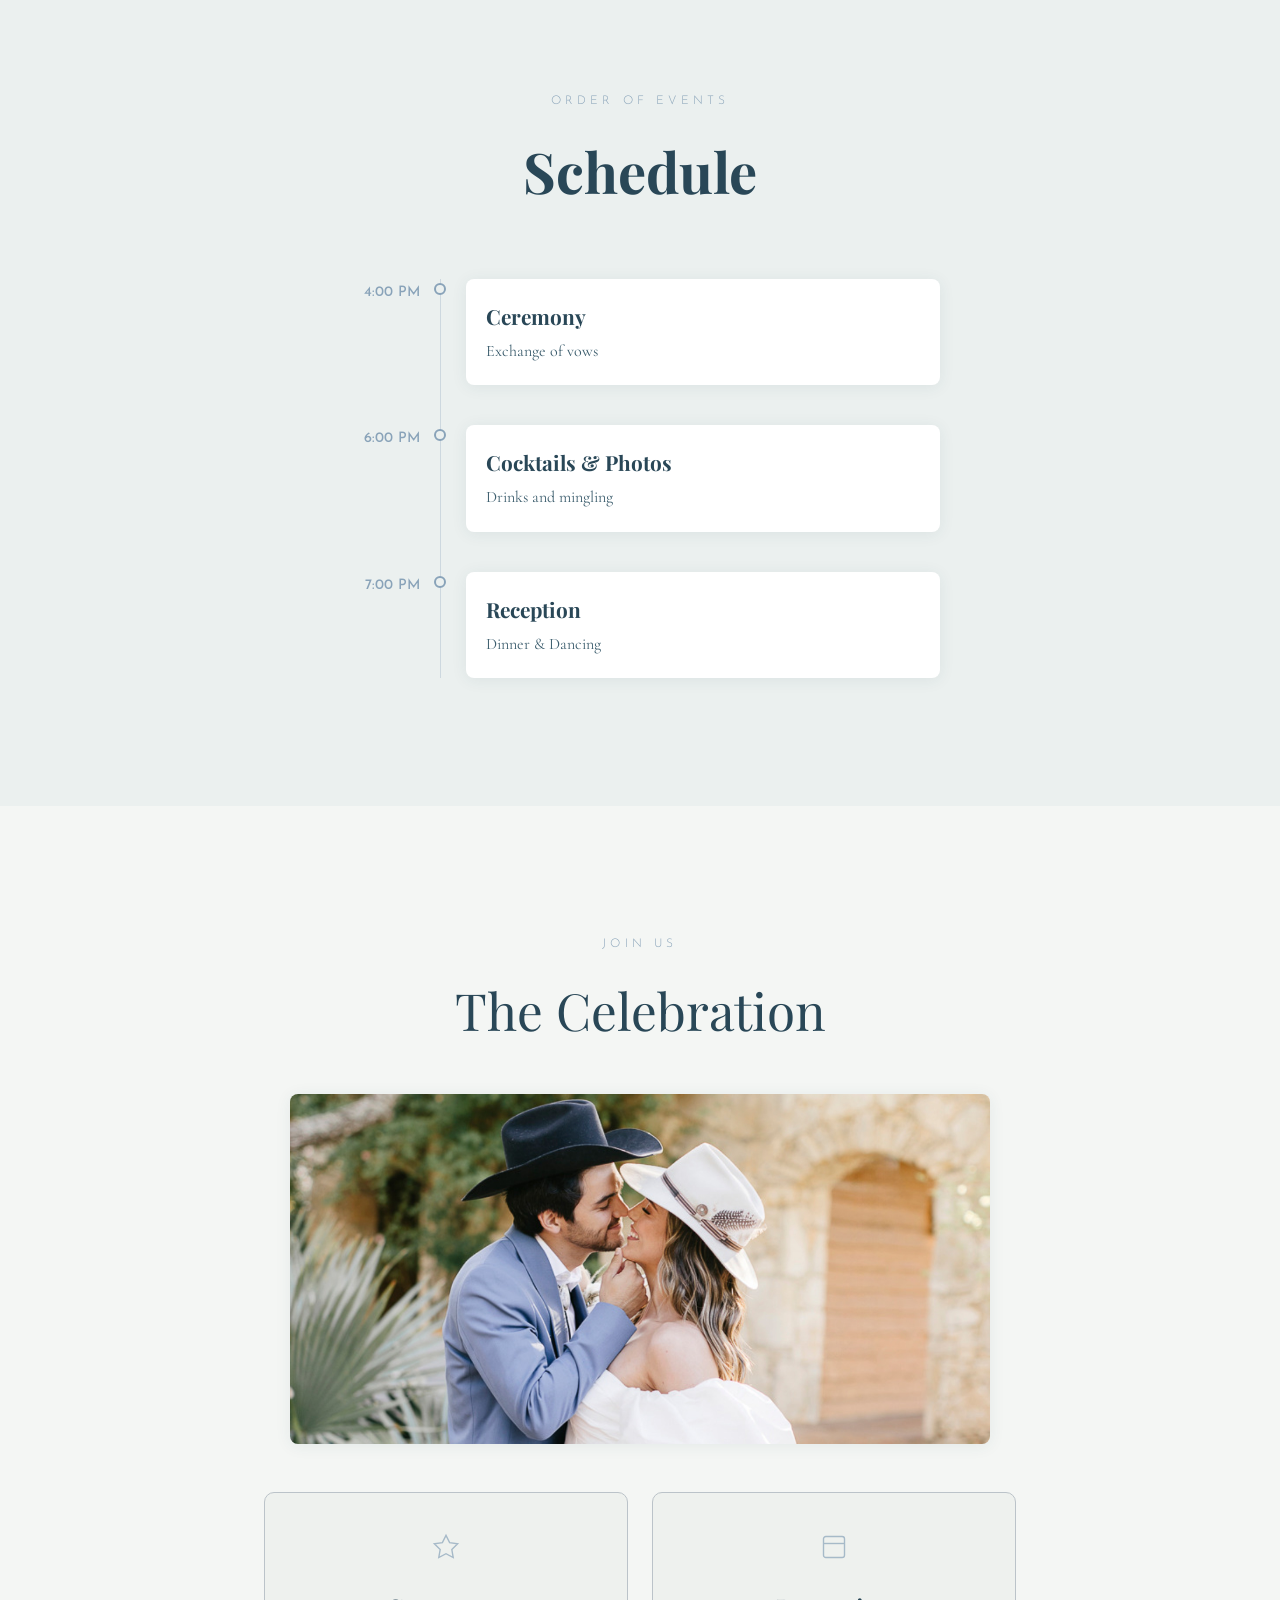
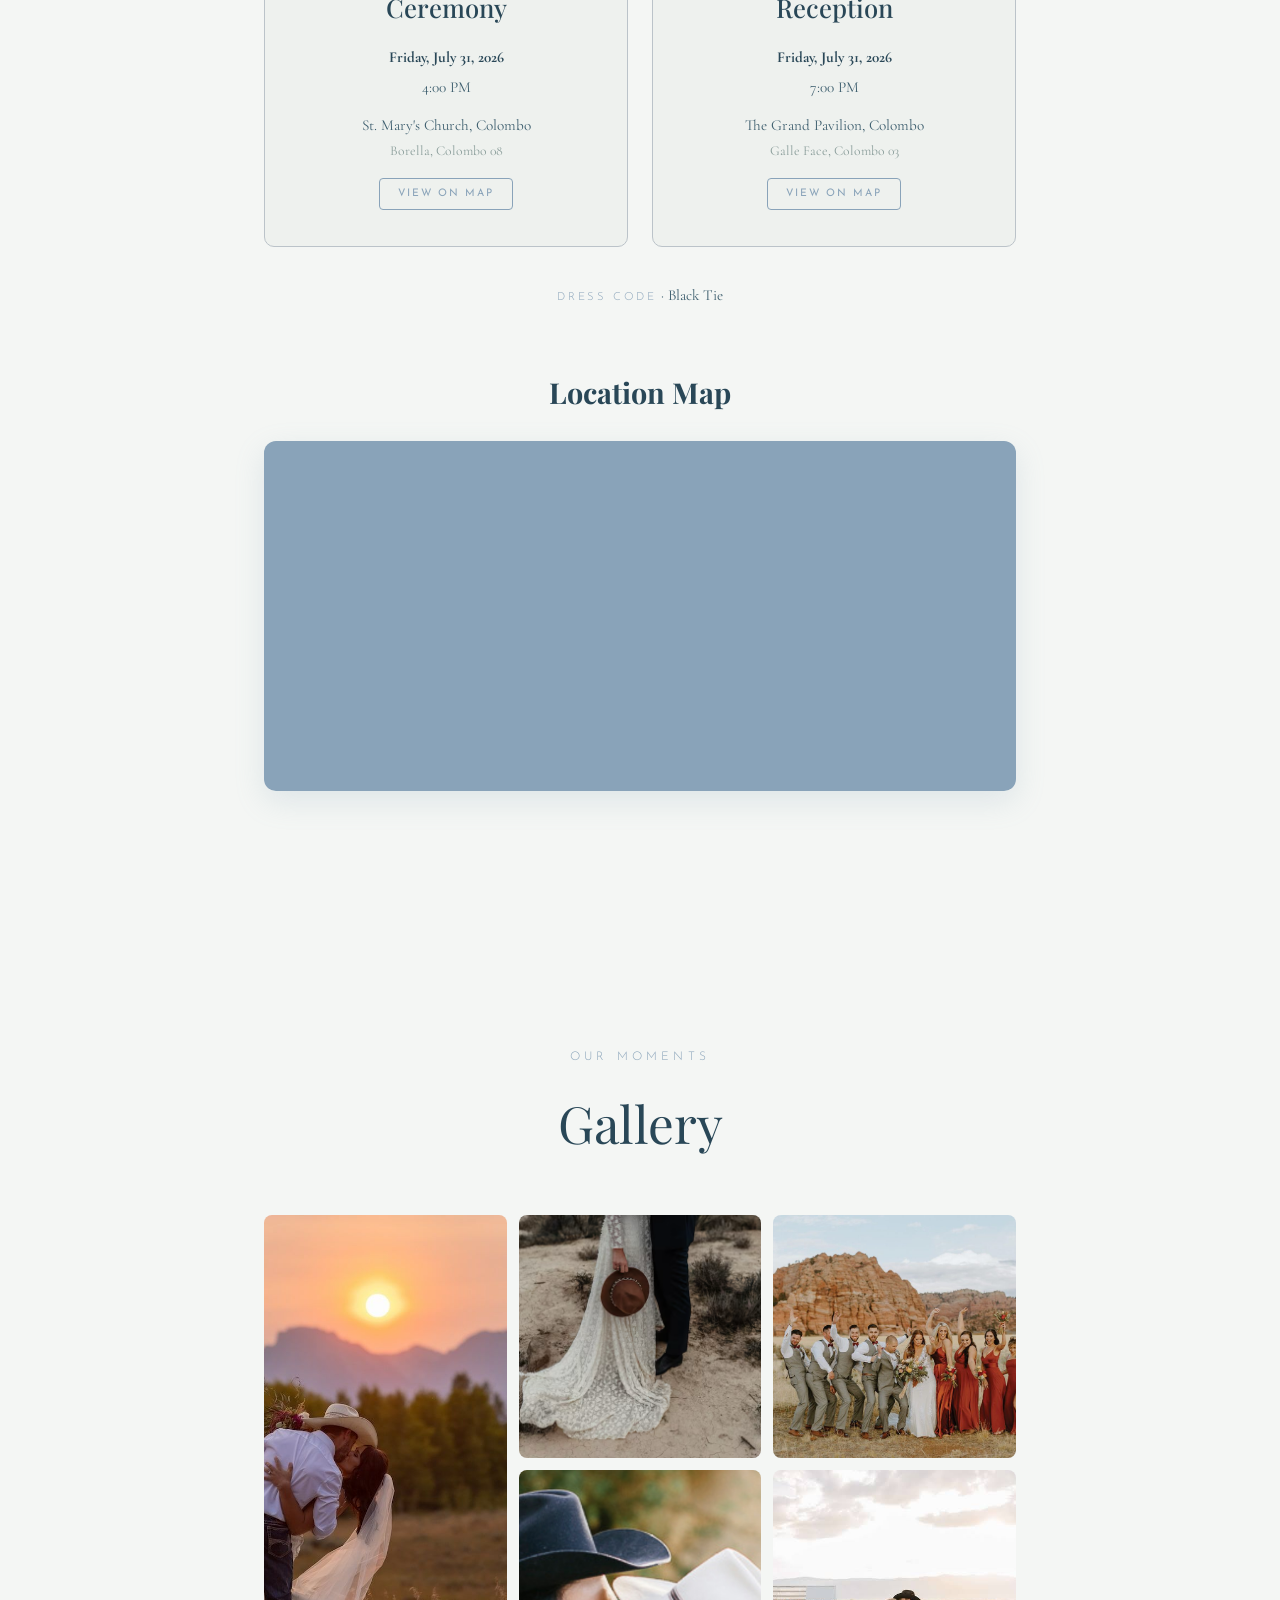
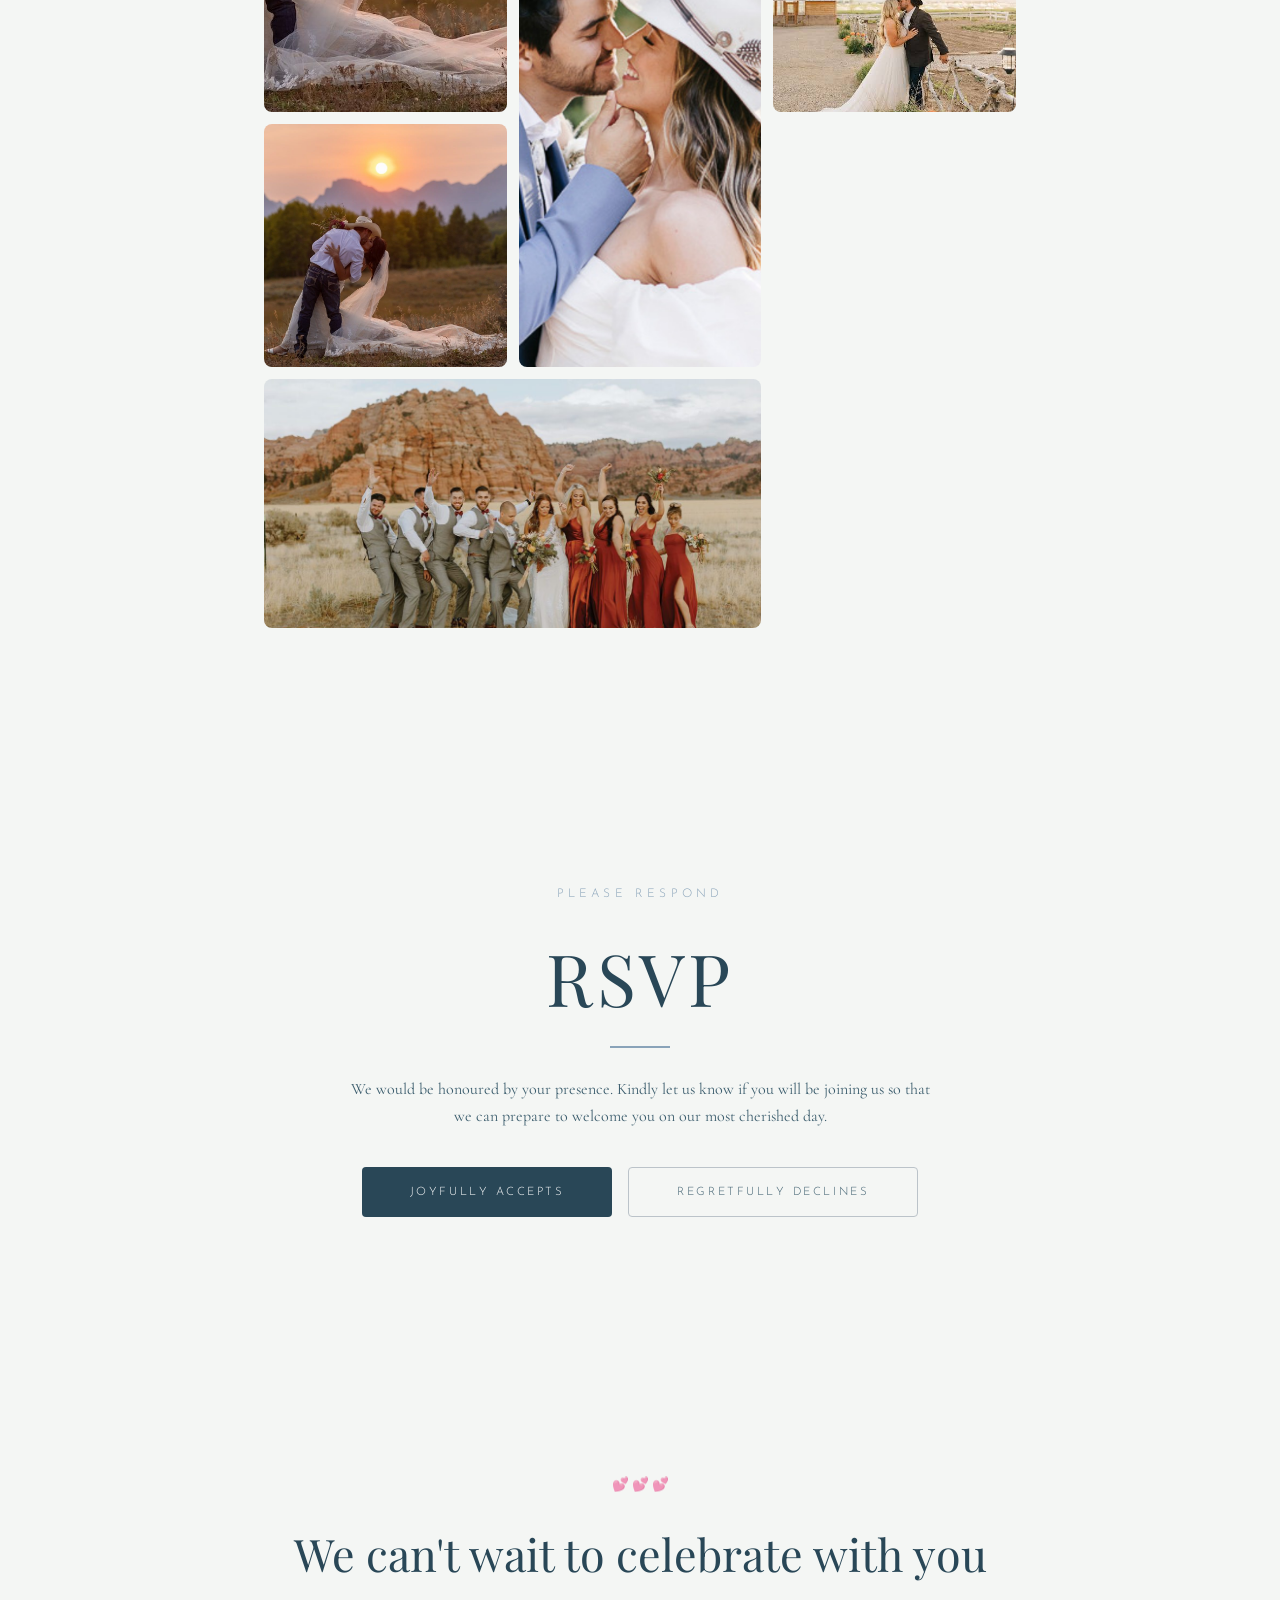
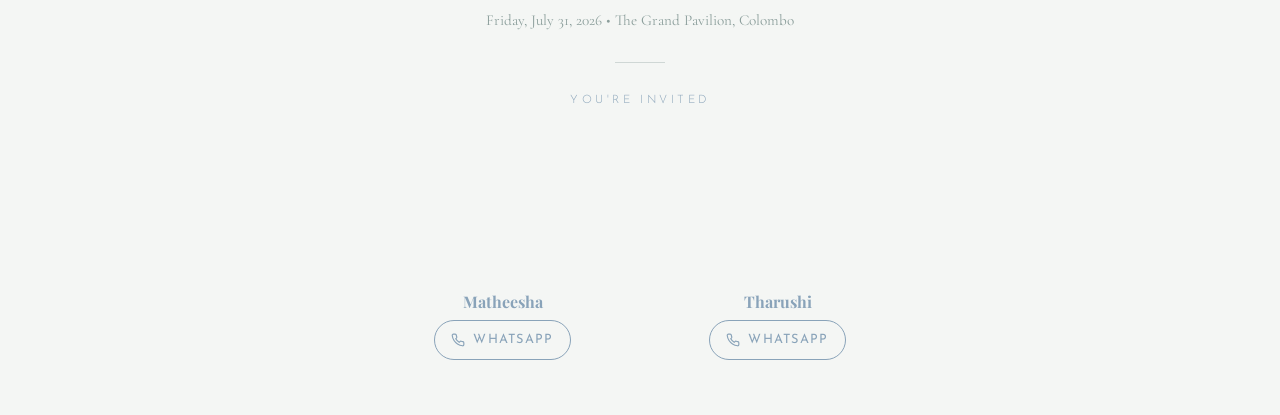
==== commit f567a6e0: "Describe your changes" ====
--- a/index.html
+++ b/index.html
@@ -1,27 +1,32 @@
 <!DOCTYPE html>
 <html lang="en">
+
 <head>
     <meta charset="UTF-8">
     <meta name="viewport" content="width=device-width, initial-scale=1.0, viewport-fit=cover">
     <title>You're Invited — Partner One & Partner Two</title>
-    <meta name="description" content="Join us for the wedding celebration of Partner One & Partner Two on Friday, July 31, 2026.">
+    <meta name="description"
+        content="Join us for the wedding celebration of Partner One & Partner Two on Friday, July 31, 2026.">
     <link rel="preconnect" href="https://fonts.googleapis.com">
     <link rel="preconnect" href="https://fonts.gstatic.com" crossorigin>
-    <link href="https://fonts.googleapis.com/css2?family=Cormorant+Garamond:ital,wght@0,300;0,400;0,500;0,600;0,700;1,400;1,500&family=Great+Vibes&family=Playfair+Display:ital,wght@0,400;0,500;0,600;0,700;1,400&family=Josefin+Sans:wght@300;400&display=swap" rel="stylesheet">
+    <link
+        href="https://fonts.googleapis.com/css2?family=Cormorant+Garamond:ital,wght@0,300;0,400;0,500;0,600;0,700;1,400;1,500&family=Great+Vibes&family=Playfair+Display:ital,wght@0,400;0,500;0,600;0,700;1,400&family=Josefin+Sans:wght@300;400&display=swap"
+        rel="stylesheet">
     <link rel="stylesheet" href="style.css">
 </head>
+
 <body>
 
     <!-- ==================== INTERACTIVE LETTER INTRO ==================== -->
     <div class="intro-overlay" id="intro-overlay">
-        
+
         <!-- Envelope Doors -->
         <div class="intro-door left-door" id="left-door">
             <div class="intro-card-bg"></div>
             <img src="images/floral_corner.png" class="floral-corner corner-top-left" alt="">
             <img src="images/floral_corner.png" class="floral-corner corner-bottom-left" alt="">
         </div>
-        
+
         <div class="intro-door right-door" id="right-door">
             <div class="intro-card-bg"></div>
             <img src="images/floral_corner.png" class="floral-corner corner-top-right" alt="">
@@ -36,14 +41,15 @@
             <div class="intro-card-content" id="intro-content">
                 <p class="intro-top-text">TOGETHER WITH THEIR FAMILIES</p>
                 <p class="intro-sub-text">you are invited to celebrate the wedding of</p>
-                
+
                 <div class="intro-names">
-                    <span id="intro-name1">Tharushi</span> <span class="intro-amp">&</span> <span id="intro-name2">Nishitha</span>
-                </div>
-                
+                    <span id="intro-name1">Tharushi</span> <span class="intro-amp">&</span> <span
+                        id="intro-name2">Matheesha</span>
+                </div>
+
                 <p class="intro-save-date">SAVE THE DATE</p>
                 <p class="intro-date" id="intro-date-text">July 31, 2026</p>
-                
+
                 <!-- Wax seal / Open button -->
                 <button class="intro-seal-btn" id="intro-seal-btn" aria-label="Open Invitation">
                     <div class="seal-ring"></div>
@@ -53,7 +59,7 @@
             </div>
         </div>
     </div>
-    
+
     <!-- Magical particles container (Moved outside intro so it persists) -->
     <div class="particles-container" id="particles-container"></div>
 
@@ -63,17 +69,20 @@
         <div class="hero-content">
             <p class="hero-subtitle">Together with their families</p>
             <div class="hero-names">
-                <span class="hero-name" id="hero-name1">Partner One</span>
+                <span class="hero-name" id="hero-name1">Matheesha</span>
                 <span class="hero-ampersand">&</span>
-                <span class="hero-name" id="hero-name2">Partner Two</span>
-            </div>
-            
-            <img src="images/elegant_divider.png" class="elegant-divider" alt="">
-            
+                <span class="hero-name" id="hero-name2">Tharushi</span>
+            </div>
+
+            <img src="images/elegant_divider.png" class="elegant-divider hero-elegant-divider" alt="">
+
             <p class="hero-date" id="hero-date">Friday, July 31, 2026</p>
             <p class="hero-venue" id="hero-venue">Colombo, Sri Lanka</p>
             <a href="#countdown" class="hero-scroll-arrow" aria-label="Scroll down">
-                <svg width="24" height="24" viewBox="0 0 24 24" fill="none" stroke="currentColor" stroke-width="1.5" stroke-linecap="round" stroke-linejoin="round"><path d="M12 5v14M5 12l7 7 7-7"/></svg>
+                <svg width="24" height="24" viewBox="0 0 24 24" fill="none" stroke="currentColor" stroke-width="1.5"
+                    stroke-linecap="round" stroke-linejoin="round">
+                    <path d="M12 5v14M5 12l7 7 7-7" />
+                </svg>
             </a>
         </div>
     </section>
@@ -82,14 +91,14 @@
     <section class="couple-section" id="couple">
         <div class="section-container">
             <div class="couple-details-wrapper">
-                
+
                 <div class="person-details">
                     <h3 class="person-title">BRIDE</h3>
                     <h2 class="person-name" id="bride-name">Tharushi</h2>
                     <p class="person-relation">LOVING DAUGHTER OF</p>
-                    <p class="person-parents" id="bride-parents">Mr. Gamini Kulasinghe and Mrs. Renuka Narangoda</p>
-                </div>
-                
+                    <p class="person-parents" id="bride-parents">Mr. Bandula Jayawicrama and Mrs. Jayawicrama</p>
+                </div>
+
                 <div class="couple-divider">
                     <div class="divider-line"></div>
                     <div class="divider-dot"></div>
@@ -98,9 +107,9 @@
 
                 <div class="person-details">
                     <h3 class="person-title">GROOM</h3>
-                    <h2 class="person-name" id="groom-name">Nishitha</h2>
+                    <h2 class="person-name" id="groom-name">Matheesha</h2>
                     <p class="person-relation">BELOVED SON OF</p>
-                    <p class="person-parents" id="groom-parents">Mr. Nalaka Gamage and Mrs. Niluka Chathurani</p>
+                    <p class="person-parents" id="groom-parents"> Mr. Jayaruck Dias and Mrs. Chandramali Dias</p>
                 </div>
 
             </div>
@@ -140,15 +149,18 @@
         <div class="section-container">
             <p class="section-label">A Note From Us</p>
             <div class="note-image-frame">
-                <img src="images/51451714_1356215891183811_1843002756277731328_n.jpg" alt="Our special moment" class="note-image" loading="lazy" id="note-image">
+                <img src="images/new1.jpg" alt="Our special moment"
+                    class="note-image" loading="lazy" id="note-image">
             </div>
             <div class="note-quote">
                 <span class="quote-mark open">"</span>
-                
+
                 <img src="images/elegant_divider.png" class="elegant-divider" alt="">
-                
+
                 <p class="note-text" id="note-text">
-                    There are no words to fully express how much it means to have you with us on our special day. Your love, support, and friendship have shaped our lives in the most beautiful ways. We couldn't imagine starting this new chapter without you by our side.
+                    There are no words to fully express how much it means to have you with us on our special day. Your
+                    love, support, and friendship have shaped our lives in the most beautiful ways. We couldn't imagine
+                    starting this new chapter without you by our side.
                 </p>
                 <span class="quote-mark close">"</span>
             </div>
@@ -165,7 +177,7 @@
         <div class="section-container">
             <p class="section-label">Order of Events</p>
             <h2 class="schedule-title">Schedule</h2>
-            
+
             <div class="timeline" id="timeline">
                 <div class="timeline-item">
                     <div class="timeline-time">4:00 PM</div>
@@ -201,40 +213,56 @@
             <p class="section-label">Join Us</p>
             <h2 class="celebration-title">The Celebration</h2>
             <div class="celebration-image-wrapper">
-                <img src="images/images-3.jpeg" alt="Celebration venue" class="celebration-image" loading="lazy" id="celebration-image">
+                <img src="images/new13.jpg" alt="Celebration venue" class="celebration-image" loading="lazy"
+                    id="celebration-image">
             </div>
             <div class="event-cards">
                 <div class="event-card">
                     <div class="event-icon">
-                        <svg width="28" height="28" viewBox="0 0 24 24" fill="none" stroke="currentColor" stroke-width="1.2"><polygon points="12 2 15.09 8.26 22 9.27 17 14.14 18.18 21.02 12 17.77 5.82 21.02 7 14.14 2 9.27 8.91 8.26 12 2"></polygon></svg>
+                        <svg width="28" height="28" viewBox="0 0 24 24" fill="none" stroke="currentColor"
+                            stroke-width="1.2">
+                            <polygon
+                                points="12 2 15.09 8.26 22 9.27 17 14.14 18.18 21.02 12 17.77 5.82 21.02 7 14.14 2 9.27 8.91 8.26 12 2">
+                            </polygon>
+                        </svg>
                     </div>
                     <h3 class="event-name">Ceremony</h3>
                     <p class="event-date" id="ceremony-date"><strong>Friday, July 31, 2026</strong></p>
                     <p class="event-time" id="ceremony-time">4:00 PM</p>
                     <p class="event-venue" id="ceremony-venue">St. Mary's Church, Colombo</p>
                     <p class="event-address" id="ceremony-address">Borella, Colombo 08</p>
-                    <a href="https://maps.google.com" target="_blank" rel="noopener" class="event-map-link" id="ceremony-map-link">View on Map</a>
+                    <a href="https://maps.google.com" target="_blank" rel="noopener" class="event-map-link"
+                        id="ceremony-map-link">View on Map</a>
                 </div>
                 <div class="event-card">
                     <div class="event-icon">
-                        <svg width="28" height="28" viewBox="0 0 24 24" fill="none" stroke="currentColor" stroke-width="1.2"><rect x="3" y="3" width="18" height="18" rx="2" ry="2"></rect><line x1="3" y1="9" x2="21" y2="9"></line></svg>
+                        <svg width="28" height="28" viewBox="0 0 24 24" fill="none" stroke="currentColor"
+                            stroke-width="1.2">
+                            <rect x="3" y="3" width="18" height="18" rx="2" ry="2"></rect>
+                            <line x1="3" y1="9" x2="21" y2="9"></line>
+                        </svg>
                     </div>
                     <h3 class="event-name">Reception</h3>
                     <p class="event-date" id="reception-date"><strong>Friday, July 31, 2026</strong></p>
                     <p class="event-time" id="reception-time">7:00 PM</p>
                     <p class="event-venue" id="reception-venue">The Grand Pavilion, Colombo</p>
                     <p class="event-address" id="reception-address">Galle Face, Colombo 03</p>
-                    <a href="https://maps.google.com" target="_blank" rel="noopener" class="event-map-link" id="reception-map-link">View on Map</a>
-                </div>
-            </div>
-            <p class="dress-code"><span class="dress-code-label">Dress Code</span> · <span id="dress-code-value">Black Tie</span></p>
+                    <a href="https://maps.google.com" target="_blank" rel="noopener" class="event-map-link"
+                        id="reception-map-link">View on Map</a>
+                </div>
+            </div>
+            <p class="dress-code"><span class="dress-code-label">Dress Code</span> · <span id="dress-code-value">Black
+                    Tie</span></p>
 
             <!-- Map Preview -->
             <div class="map-container">
                 <h3 class="map-title">Location Map</h3>
                 <div class="map-wrapper" id="map-wrapper">
                     <!-- Default map embed (Colombo) -->
-                    <iframe src="https://www.google.com/maps/embed?pb=!1m18!1m12!1m3!1d126743.63162589578!2d79.7738029054701!3d6.921833527638012!2m3!1f0!2f0!3f0!3m2!1i1024!2i768!4f13.1!3m3!1m2!1s0x3ae253d10f7a7003%3A0x320b2e4d32d3838d!2sColombo%2C%20Sri%20Lanka!5e0!3m2!1sen!2sus!4v1700000000000!5m2!1sen!2sus" width="100%" height="100%" style="border:0;" allowfullscreen="" loading="lazy" referrerpolicy="no-referrer-when-downgrade"></iframe>
+                    <iframe
+                        src="https://www.google.com/maps/embed?pb=!1m18!1m12!1m3!1d126743.63162589578!2d79.7738029054701!3d6.921833527638012!2m3!1f0!2f0!3f0!3m2!1i1024!2i768!4f13.1!3m3!1m2!1s0x3ae253d10f7a7003%3A0x320b2e4d32d3838d!2sColombo%2C%20Sri%20Lanka!5e0!3m2!1sen!2sus!4v1700000000000!5m2!1sen!2sus"
+                        width="100%" height="100%" style="border:0;" allowfullscreen="" loading="lazy"
+                        referrerpolicy="no-referrer-when-downgrade"></iframe>
                 </div>
             </div>
         </div>
@@ -247,25 +275,26 @@
             <h2 class="gallery-title">Gallery</h2>
             <div class="gallery-grid" id="gallery-grid">
                 <div class="gallery-item gallery-item--tall">
-                    <img src="images/51451714_1356215891183811_1843002756277731328_n.jpg" alt="Our photo together" loading="lazy">
+                    <img src="images/new1.jpg" alt="Our photo together"
+                        loading="lazy">
                 </div>
                 <div class="gallery-item">
-                    <img src="images/images-3.jpeg" alt="Our photo together" loading="lazy">
+                    <img src="images/new2.png" alt="Our photo together" loading="lazy">
                 </div>
                 <div class="gallery-item">
-                    <img src="images/images-5.jpeg" alt="Our photo together" loading="lazy">
+                    <img src="images/new4.jpg" alt="Our photo together" loading="lazy">
                 </div>
                 <div class="gallery-item gallery-item--tall">
-                    <img src="images/images-4.jpeg" alt="Our photo together" loading="lazy">
+                    <img src="images/new13.jpg" alt="Our photo together" loading="lazy">
                 </div>
                 <div class="gallery-item">
-                    <img src="images/images-6.jpeg" alt="Our photo together" loading="lazy">
+                    <img src="images/new15.jpeg" alt="Our photo together" loading="lazy">
                 </div>
                 <div class="gallery-item">
-                    <img src="images/images-7.jpeg" alt="Our photo together" loading="lazy">
+                    <img src="images/new1.jpg" alt="Our photo together" loading="lazy">
                 </div>
                 <div class="gallery-item gallery-item--wide">
-                    <img src="images/images-8.jpeg" alt="Our photo together" loading="lazy">
+                    <img src="images/new4.jpg" alt="Our photo together" loading="lazy">
                 </div>
             </div>
         </div>
@@ -280,7 +309,8 @@
             <p class="section-label">Please Respond</p>
             <h2 class="rsvp-title">RSVP</h2>
             <div class="rsvp-underline"></div>
-            <p class="rsvp-text">We would be honoured by your presence. Kindly let us know if you will be joining us so that we can prepare to welcome you on our most cherished day.</p>
+            <p class="rsvp-text">We would be honoured by your presence. Kindly let us know if you will be joining us so
+                that we can prepare to welcome you on our most cherished day.</p>
             <div class="rsvp-buttons" id="rsvp-buttons">
                 <button class="rsvp-btn rsvp-btn--accept" id="btn-accept">Joyfully Accepts</button>
                 <button class="rsvp-btn rsvp-btn--decline" id="btn-decline">Regretfully Declines</button>
@@ -301,7 +331,7 @@
         <div class="section-container">
             <div class="footer-hearts">💕 💕 💕</div>
             <h2 class="footer-title">We can't wait to celebrate with you</h2>
-            
+
 
             <p class="footer-info" id="footer-info">Friday, July 31, 2026 • The Grand Pavilion, Colombo</p>
             <div class="footer-divider"></div>
@@ -315,18 +345,34 @@
     <section class="contact-section" id="contact" style="padding: 20px 0 40px; background: transparent;">
         <div class="section-container">
             <div class="contact-cards" style="gap: 15px; margin: 0 auto; justify-content: center;">
-                <div class="contact-card" style="padding: 15px; background: transparent; border: none; box-shadow: none;">
-                    <h3 class="contact-name" id="contact-name1" style="font-size: 1rem; color: var(--text-gold); margin-bottom: 5px;">Nishitha</h3>
-                    <a href="https://wa.me/94768310628" target="_blank" rel="noopener" class="contact-whatsapp" id="contact-wa1">
-                        <svg width="14" height="14" viewBox="0 0 24 24" fill="none" stroke="currentColor" stroke-width="2"><path d="M22 16.92v3a2 2 0 0 1-2.18 2 19.79 19.79 0 0 1-8.63-3.07 19.5 19.5 0 0 1-6-6 19.79 19.79 0 0 1-3.07-8.67A2 2 0 0 1 4.11 2h3a2 2 0 0 1 2 1.72 12.84 12.84 0 0 0 .7 2.81 2 2 0 0 1-.45 2.11L8.09 9.91a16 16 0 0 0 6 6l1.27-1.27a2 2 0 0 1 2.11-.45 12.84 12.84 0 0 0 2.81.7A2 2 0 0 1 22 16.92z"></path></svg>
+                <div class="contact-card"
+                    style="padding: 15px; background: transparent; border: none; box-shadow: none;">
+                    <h3 class="contact-name" id="contact-name1"
+                        style="font-size: 1rem; color: var(--text-gold); margin-bottom: 5px;">Matheesha</h3>
+                    <a href="https://wa.me/94768310628" target="_blank" rel="noopener" class="contact-whatsapp"
+                        id="contact-wa1">
+                        <svg width="14" height="14" viewBox="0 0 24 24" fill="none" stroke="currentColor"
+                            stroke-width="2">
+                            <path
+                                d="M22 16.92v3a2 2 0 0 1-2.18 2 19.79 19.79 0 0 1-8.63-3.07 19.5 19.5 0 0 1-6-6 19.79 19.79 0 0 1-3.07-8.67A2 2 0 0 1 4.11 2h3a2 2 0 0 1 2 1.72 12.84 12.84 0 0 0 .7 2.81 2 2 0 0 1-.45 2.11L8.09 9.91a16 16 0 0 0 6 6l1.27-1.27a2 2 0 0 1 2.11-.45 12.84 12.84 0 0 0 2.81.7A2 2 0 0 1 22 16.92z">
+                            </path>
+                        </svg>
                         WhatsApp
                     </a>
                 </div>
-                
-                <div class="contact-card" style="padding: 15px; background: transparent; border: none; box-shadow: none;">
-                    <h3 class="contact-name" id="contact-name2" style="font-size: 1rem; color: var(--text-gold); margin-bottom: 5px;">Tharushi</h3>
-                    <a href="https://wa.me/94711829314" target="_blank" rel="noopener" class="contact-whatsapp" id="contact-wa2">
-                        <svg width="14" height="14" viewBox="0 0 24 24" fill="none" stroke="currentColor" stroke-width="2"><path d="M22 16.92v3a2 2 0 0 1-2.18 2 19.79 19.79 0 0 1-8.63-3.07 19.5 19.5 0 0 1-6-6 19.79 19.79 0 0 1-3.07-8.67A2 2 0 0 1 4.11 2h3a2 2 0 0 1 2 1.72 12.84 12.84 0 0 0 .7 2.81 2 2 0 0 1-.45 2.11L8.09 9.91a16 16 0 0 0 6 6l1.27-1.27a2 2 0 0 1 2.11-.45 12.84 12.84 0 0 0 2.81.7A2 2 0 0 1 22 16.92z"></path></svg>
+
+                <div class="contact-card"
+                    style="padding: 15px; background: transparent; border: none; box-shadow: none;">
+                    <h3 class="contact-name" id="contact-name2"
+                        style="font-size: 1rem; color: var(--text-gold); margin-bottom: 5px;">Tharushi</h3>
+                    <a href="https://wa.me/94711829314" target="_blank" rel="noopener" class="contact-whatsapp"
+                        id="contact-wa2">
+                        <svg width="14" height="14" viewBox="0 0 24 24" fill="none" stroke="currentColor"
+                            stroke-width="2">
+                            <path
+                                d="M22 16.92v3a2 2 0 0 1-2.18 2 19.79 19.79 0 0 1-8.63-3.07 19.5 19.5 0 0 1-6-6 19.79 19.79 0 0 1-3.07-8.67A2 2 0 0 1 4.11 2h3a2 2 0 0 1 2 1.72 12.84 12.84 0 0 0 .7 2.81 2 2 0 0 1-.45 2.11L8.09 9.91a16 16 0 0 0 6 6l1.27-1.27a2 2 0 0 1 2.11-.45 12.84 12.84 0 0 0 2.81.7A2 2 0 0 1 22 16.92z">
+                            </path>
+                        </svg>
                         WhatsApp
                     </a>
                 </div>
@@ -352,10 +398,22 @@
 
     <!-- ==================== MUSIC TOGGLE ==================== -->
     <button class="music-toggle" id="music-toggle" aria-label="Toggle background music" title="Toggle Music">
-        <svg id="music-icon-on" width="20" height="20" viewBox="0 0 24 24" fill="none" stroke="currentColor" stroke-width="2" stroke-linecap="round" stroke-linejoin="round" style="display:none;"><path d="M9 18V5l12-2v13"/><circle cx="6" cy="18" r="3"/><circle cx="18" cy="16" r="3"/></svg>
-        <svg id="music-icon-off" width="20" height="20" viewBox="0 0 24 24" fill="none" stroke="currentColor" stroke-width="2" stroke-linecap="round" stroke-linejoin="round"><path d="M9 18V5l12-2v13"/><circle cx="6" cy="18" r="3"/><circle cx="18" cy="16" r="3"/><line x1="1" y1="1" x2="23" y2="23"/></svg>
+        <svg id="music-icon-on" width="20" height="20" viewBox="0 0 24 24" fill="none" stroke="currentColor"
+            stroke-width="2" stroke-linecap="round" stroke-linejoin="round" style="display:none;">
+            <path d="M9 18V5l12-2v13" />
+            <circle cx="6" cy="18" r="3" />
+            <circle cx="18" cy="16" r="3" />
+        </svg>
+        <svg id="music-icon-off" width="20" height="20" viewBox="0 0 24 24" fill="none" stroke="currentColor"
+            stroke-width="2" stroke-linecap="round" stroke-linejoin="round">
+            <path d="M9 18V5l12-2v13" />
+            <circle cx="6" cy="18" r="3" />
+            <circle cx="18" cy="16" r="3" />
+            <line x1="1" y1="1" x2="23" y2="23" />
+        </svg>
     </button>
 
     <script src="script.js"></script>
 </body>
-</html>
+
+</html>
--- a/style.css
+++ b/style.css
@@ -10,26 +10,26 @@
 }
 
 :root {
-    --bg-primary: #f5f0ea;
-    --bg-secondary: #ece5db;
-    --bg-hero-gradient-start: #d4c4ae;
-    --bg-hero-gradient-end: #e8ddd0;
-    --bg-card: #f0ebe4;
-    --border-card: #d6ccbf;
-
-    --text-dark: #3a2e24;
-    --text-body: #5c4f42;
-    --text-muted: #9a8d7f;
-    --text-label: #b19a7e;
-    --text-gold: #b49a6e;
-
-    --accent-gold: #b19782;
-    --accent-dark: #4a3628;
-    --accent-blush: #d4a99a;
+    --bg-primary: #F4F6F4;
+    --bg-secondary: #EBF0EF;
+    --bg-hero-gradient-start: #89A3B9;
+    --bg-hero-gradient-end: #BBC3C9;
+    --bg-card: #EEF1EE;
+    --border-card: #BBC3C9;
+
+    --text-dark: #294757;
+    --text-body: #3D5E6E;
+    --text-muted: #8B9E9B;
+    --text-label: #89A3B9;
+    --text-gold: #89A3B9;
+
+    --accent-gold: #89A3B9;
+    --accent-dark: #294757;
+    --accent-blush: #8B9E9B;
 
     --white: #ffffff;
-    --shadow-soft: 0 4px 30px rgba(58, 46, 36, 0.06);
-    --shadow-card: 0 2px 16px rgba(58, 46, 36, 0.08);
+    --shadow-soft: 0 4px 30px rgba(41, 71, 87, 0.06);
+    --shadow-card: 0 2px 16px rgba(41, 71, 87, 0.08);
 
     --font-display: 'Playfair Display', 'Georgia', serif;
     --font-script: 'Great Vibes', cursive;
@@ -78,8 +78,8 @@
     pointer-events: none;
     z-index: 9998;
     box-shadow:
-        inset 0 0 80px 20px rgba(140, 150, 210, 0.15),
-        inset 0 0 160px 40px rgba(140, 150, 210, 0.07);
+        inset 0 0 80px 20px rgba(137, 163, 185, 0.15),
+        inset 0 0 160px 40px rgba(137, 163, 185, 0.07);
 }
 
 /* ── Shared Utilities ── */
@@ -123,10 +123,10 @@
     top: 0;
     bottom: 0;
     width: 50%;
-    background: #fdfaf5; /* Cream background */
+    background: #F4F6F4; /* Snow White background */
     z-index: 1;
     transition: transform 1.8s cubic-bezier(0.77, 0, 0.175, 1);
-    box-shadow: 0 0 30px rgba(58, 46, 36, 0.15);
+    box-shadow: 0 0 30px rgba(41, 71, 87, 0.12);
 }
 
 .left-door {
@@ -157,6 +157,11 @@
     opacity: 0.15;
     mix-blend-mode: multiply;
     pointer-events: none;
+}
+
+/* Align background pattern seamlessly across the split */
+.right-door .intro-card-bg {
+    background-position: calc(-50vw) 0;
 }
 
 .intro-card-wrapper {
@@ -189,19 +194,19 @@
 .corner-bottom-left { 
     bottom: -10px; 
     left: -10px; 
-    transform: rotate(-90deg); 
+    transform: scaleY(-1); 
 }
 
 .corner-top-right { 
     top: -10px; 
     right: -10px; 
-    transform: rotate(90deg);
+    transform: scaleX(-1);
 }
 
 .corner-bottom-right { 
     bottom: -10px; 
     right: -10px; 
-    transform: rotate(180deg);
+    transform: scale(-1, -1);
 }
 
 /* The center line joining the doors */
@@ -211,7 +216,7 @@
     bottom: 0;
     left: 50%;
     width: 2px;
-    background: linear-gradient(to bottom, transparent, rgba(180, 154, 110, 0.4), transparent);
+    background: linear-gradient(to bottom, transparent, rgba(137, 163, 185, 0.4), transparent);
     z-index: 5;
     transform: translateX(-50%);
     transition: opacity 0.4s ease;
@@ -256,7 +261,7 @@
 
 .particle {
     position: absolute;
-    background: radial-gradient(circle at center, var(--text-gold) 0%, rgba(180, 154, 110, 0) 70%);
+    background: radial-gradient(circle at center, var(--text-gold) 0%, rgba(137, 163, 185, 0) 70%);
     border-radius: 50%;
     opacity: 0;
     animation: floatUp linear infinite;
@@ -325,15 +330,15 @@
     margin-bottom: 40px;
 }
 
-/* The Gold Seal */
+/* The Seal */
 .intro-seal-btn {
     position: relative;
     width: 80px;
     height: 80px;
     border-radius: 50%;
-    background: linear-gradient(135deg, #ffffff, #f0e6d2);
+    background: linear-gradient(135deg, #ffffff, #dce5eb);
     border: none;
-    box-shadow: 0 10px 30px rgba(180, 154, 110, 0.3), inset 0 0 10px rgba(180, 154, 110, 0.2);
+    box-shadow: 0 10px 30px rgba(137, 163, 185, 0.3), inset 0 0 10px rgba(137, 163, 185, 0.2);
     cursor: pointer;
     display: flex;
     align-items: center;
@@ -345,14 +350,14 @@
 
 .intro-seal-btn:hover {
     transform: scale(1.05);
-    box-shadow: 0 15px 40px rgba(180, 154, 110, 0.4), inset 0 0 15px rgba(180, 154, 110, 0.3);
+    box-shadow: 0 15px 40px rgba(137, 163, 185, 0.4), inset 0 0 15px rgba(137, 163, 185, 0.3);
 }
 
 .seal-ring {
     position: absolute;
     inset: 6px;
     border-radius: 50%;
-    border: 1px solid rgba(180, 154, 110, 0.6);
+    border: 1px solid rgba(137, 163, 185, 0.6);
 }
 
 .seal-letters {
@@ -377,9 +382,9 @@
 }
 
 @keyframes pulseGlow {
-    0% { box-shadow: 0 0 0 0 rgba(180, 154, 110, 0.4); }
-    70% { box-shadow: 0 0 0 20px rgba(180, 154, 110, 0); }
-    100% { box-shadow: 0 0 0 0 rgba(180, 154, 110, 0); }
+    0% { box-shadow: 0 0 0 0 rgba(137, 163, 185, 0.4); }
+    70% { box-shadow: 0 0 0 20px rgba(137, 163, 185, 0); }
+    100% { box-shadow: 0 0 0 0 rgba(137, 163, 185, 0); }
 }
 
 /* ========================================================================
@@ -394,11 +399,11 @@
     text-align: center;
     background:
         linear-gradient(180deg,
-            rgba(180, 160, 130, 0.55) 0%,
-            rgba(212, 196, 174, 0.75) 40%,
-            rgba(232, 221, 208, 0.9) 100%
+            rgba(137, 163, 185, 0.55) 0%,
+            rgba(187, 195, 201, 0.75) 40%,
+            rgba(244, 246, 244, 0.9) 100%
         ),
-        url('images/51451714_1356215891183811_1843002756277731328_n.jpg') center/cover no-repeat;
+        url('images/new13.jpg') center/cover no-repeat;
     overflow: hidden;
 }
 
@@ -407,9 +412,9 @@
     inset: 0;
     background: linear-gradient(
         180deg,
-        rgba(58, 46, 36, 0.25) 0%,
-        rgba(58, 46, 36, 0.05) 50%,
-        rgba(245, 240, 234, 0.6) 100%
+        rgba(41, 71, 87, 0.25) 0%,
+        rgba(41, 71, 87, 0.05) 50%,
+        rgba(244, 246, 244, 0.6) 100%
     );
 }
 
@@ -464,6 +469,18 @@
     margin: 30px auto;
     display: block;
     opacity: 0.9;
+}
+
+.hero-elegant-divider {
+    width: 140px;
+    margin: 15px auto;
+    animation: scaleIn 2s ease-out;
+}
+
+@keyframes scaleIn {
+    0% { transform: scale(0); opacity: 0; }
+    60% { transform: scale(1.1); opacity: 0.8; }
+    100% { transform: scale(1); opacity: 0.9; }
 }
 
 .hero-divider {
@@ -843,7 +860,7 @@
     content: '';
     position: absolute;
     inset: 0;
-    background: linear-gradient(180deg, transparent 60%, rgba(58, 46, 36, 0.15) 100%);
+    background: linear-gradient(180deg, transparent 60%, rgba(41, 71, 87, 0.15) 100%);
     opacity: 0;
     transition: opacity 0.4s;
 }
@@ -909,7 +926,7 @@
 
 .rsvp-btn:hover {
     transform: translateY(-2px);
-    box-shadow: 0 6px 20px rgba(58, 46, 36, 0.12);
+    box-shadow: 0 6px 20px rgba(41, 71, 87, 0.12);
 }
 
 .rsvp-btn:active {
@@ -1150,7 +1167,7 @@
 .form-group select:focus,
 .form-group textarea:focus {
     border-color: var(--text-gold);
-    box-shadow: 0 0 0 3px rgba(177, 151, 130, 0.15);
+    box-shadow: 0 0 0 3px rgba(137, 163, 185, 0.15);
 }
 
 .form-group textarea {
@@ -1215,8 +1232,8 @@
 }
 
 @keyframes musicPulse {
-    0%, 100% { box-shadow: 0 0 0 0 rgba(177, 151, 130, 0.3); }
-    50% { box-shadow: 0 0 0 10px rgba(177, 151, 130, 0); }
+    0%, 100% { box-shadow: 0 0 0 0 rgba(137, 163, 185, 0.3); }
+    50% { box-shadow: 0 0 0 10px rgba(137, 163, 185, 0); }
 }
 
 /* ========================================================================
@@ -1521,17 +1538,17 @@
     overflow: hidden;
     padding: 4px;
     background: var(--text-gold);
-    box-shadow: 0 10px 30px rgba(180, 154, 110, 0.2);
+    box-shadow: 0 10px 30px rgba(137, 163, 185, 0.2);
 }
 
 .map-wrapper iframe {
     border-radius: 8px;
-    filter: sepia(0.5) hue-rotate(-15deg) contrast(0.95) opacity(0.9);
+    filter: grayscale(0.2) sepia(0.6) hue-rotate(160deg) contrast(0.95) opacity(0.9);
     transition: all 0.5s ease;
 }
 
 .map-wrapper:hover iframe {
-    filter: sepia(0) hue-rotate(0) contrast(1) opacity(1);
+    filter: grayscale(0) sepia(0) hue-rotate(0) contrast(1) opacity(1);
 }
 
 /* ========================================================================
@@ -1601,7 +1618,7 @@
     background: var(--text-gold);
     color: var(--white);
     transform: translateY(-2px);
-    box-shadow: 0 4px 12px rgba(180, 154, 110, 0.2);
+    box-shadow: 0 4px 12px rgba(137, 163, 185, 0.2);
 }
 
 /* ========================================================================
@@ -1625,6 +1642,8 @@
         width: clamp(200px, 65vw, 300px);
         height: clamp(260px, 82vw, 400px);
     }
+    
+    .map-wrapper { height: 250px; }
 }
 
 @media (max-width: 480px) {
